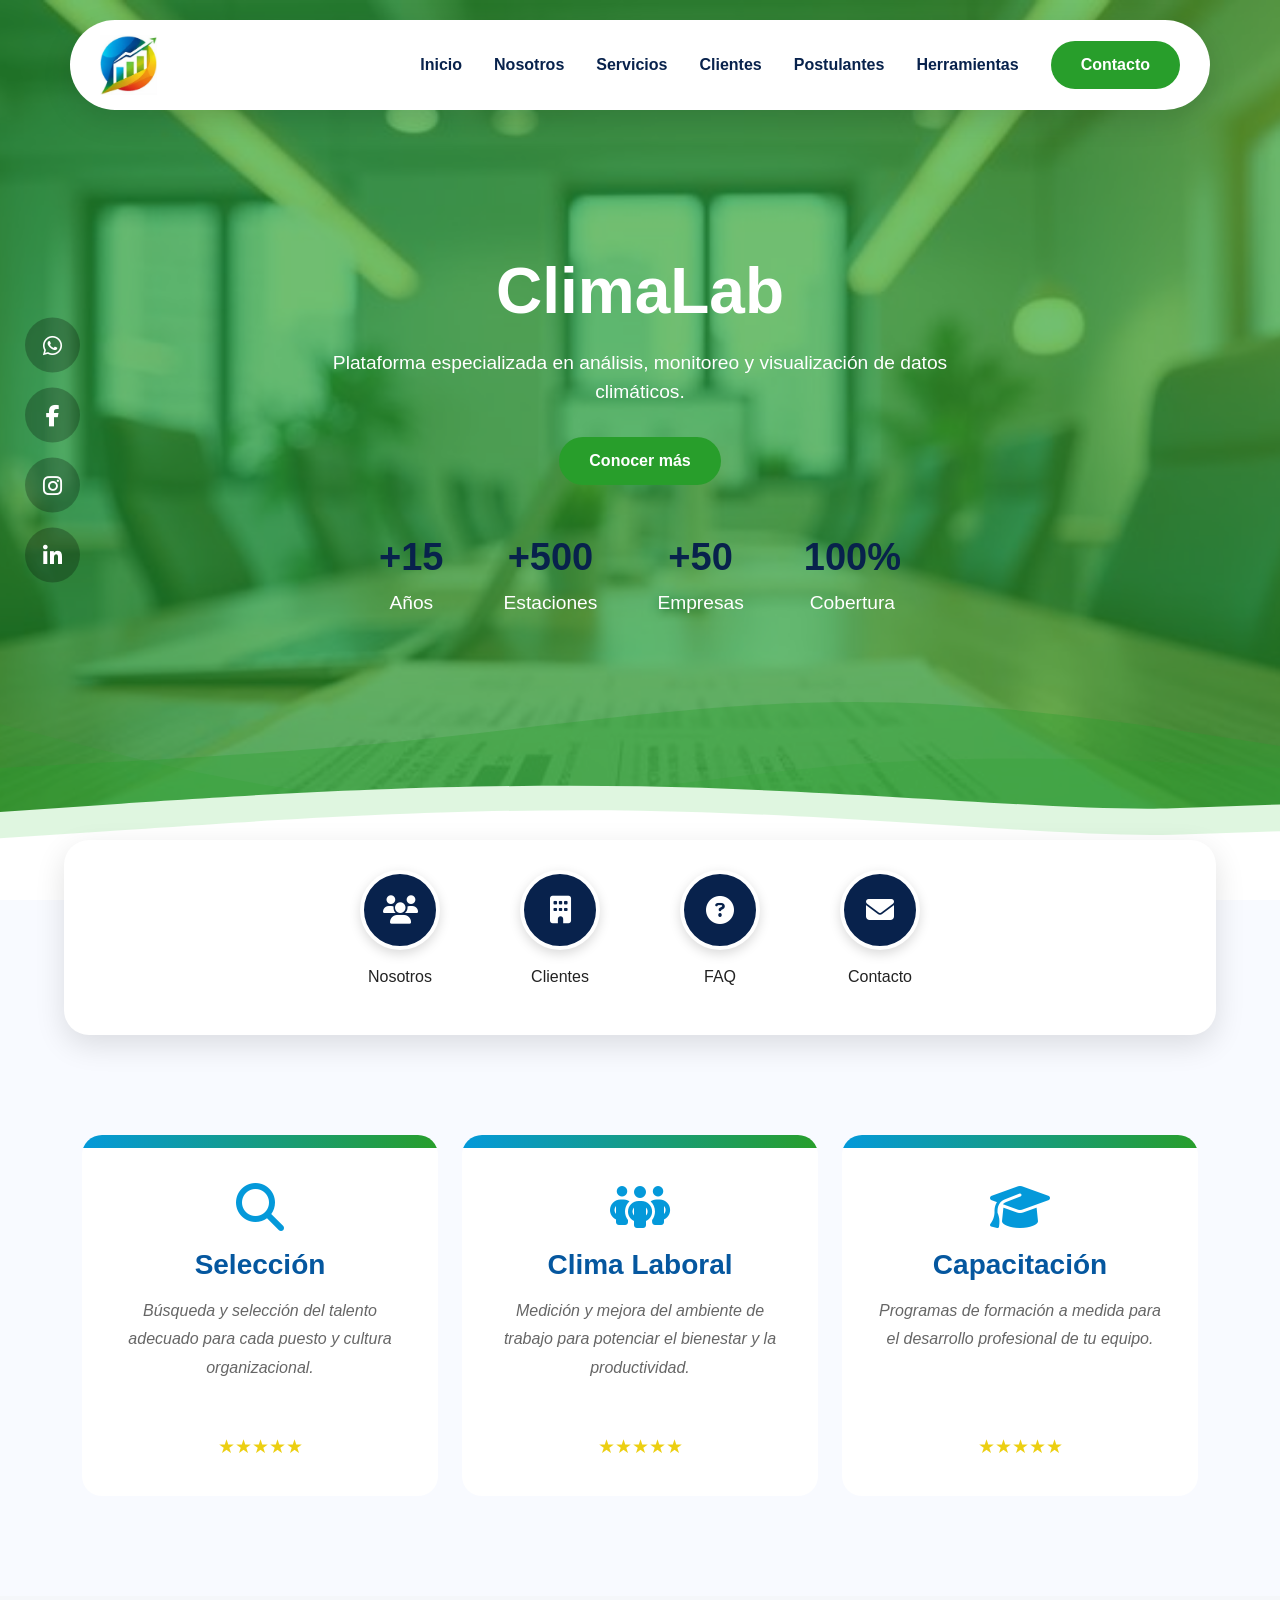
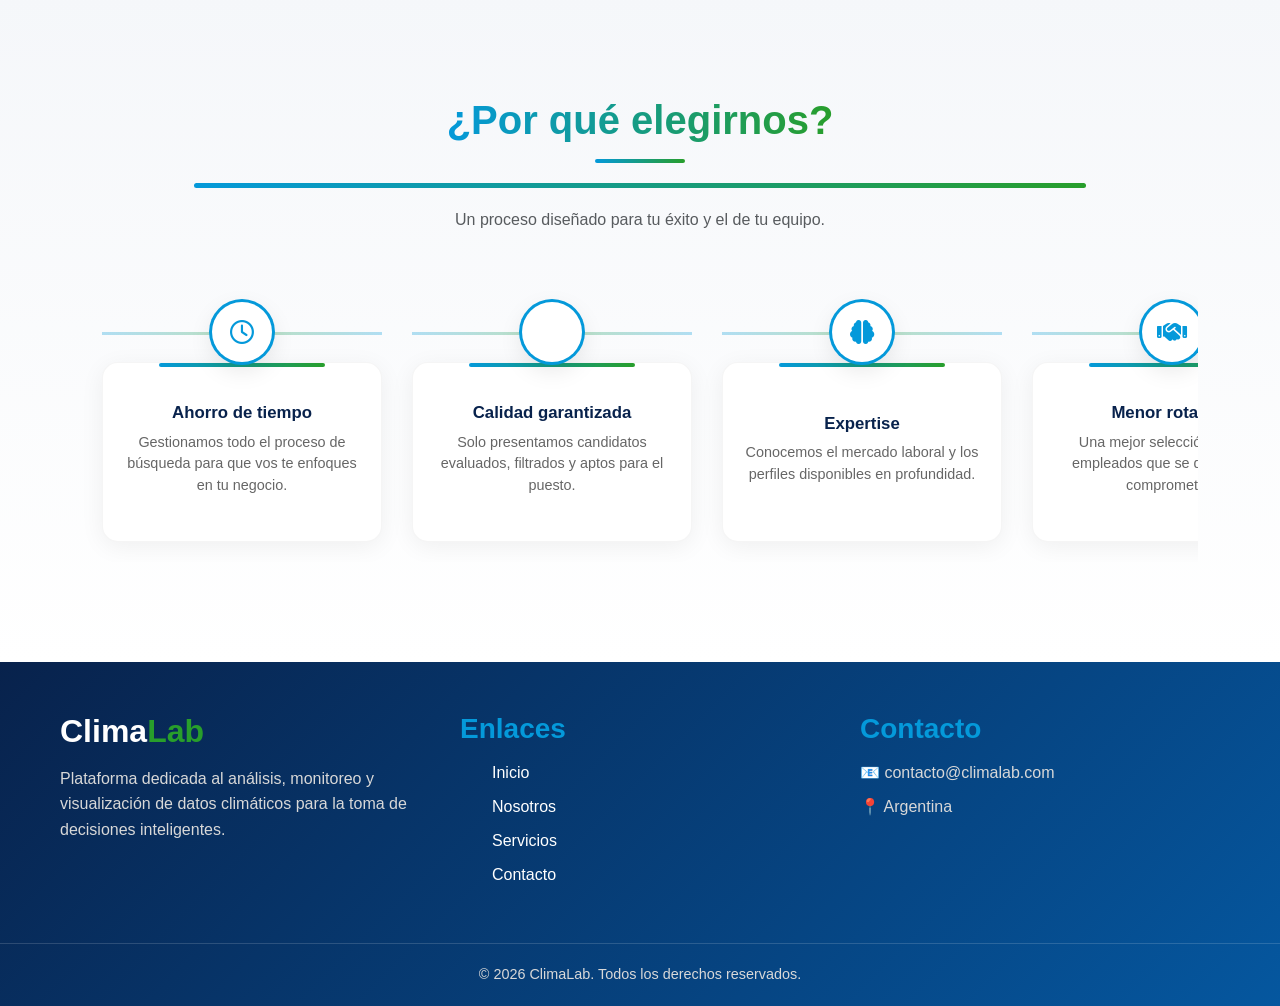
==== index.html @ b223d66a "Primer commit" ====
<!DOCTYPE html>

<html lang="es">
<head>
  <meta charset="UTF-8">
  <meta name="viewport" content="width=device-width, initial-scale=1.0">
  <title>ClimaLab</title>
  <link href="https://cdn.jsdelivr.net/npm/bootstrap@5.3.7/dist/css/bootstrap.min.css" rel="stylesheet">
  <link rel="stylesheet"
  href="https://cdnjs.cloudflare.com/ajax/libs/font-awesome/6.5.2/css/all.min.css">
  <link rel="stylesheet" href="climalab.css">
  <link rel="javascript" href="climalab.js">

</head>

<body>
<nav id="navbar" class="navbar navbar-expand-lg fixed-top">
    <div class="container nav-box">

        <a class="navbar-brand" href="index.html">
            <img src="logo.jpeg" alt="ClimaLab" class="logo">
        </a>

        <button
            class="navbar-toggler"
            type="button"
            data-bs-toggle="collapse"
            data-bs-target="#menu">
            <span class="navbar-toggler-icon"></span>
        </button>

        <div class="collapse navbar-collapse" id="menu">

            <ul class="navbar-nav ms-auto align-items-lg-center">

                <li class="nav-item">
                    <a class="nav-link active" href="index.html">Inicio</a>
                </li>

                <li class="nav-item">
                    <a class="nav-link" href="sobre-nosotros.html">Nosotros</a>
                </li>

                <li class="nav-item">
                    <a class="nav-link" href="servicios.html">Servicios</a>
                </li>

                <li class="nav-item">
                    <a class="nav-link" href="empresas-clientes.html">Clientes</a>
                </li>

                <li class="nav-item">
                    <a class="nav-link" href="postulantes.html">Postulantes</a>
                </li>

                <li class="nav-item">
                    <a class="nav-link" href="herramientas.html">Herramientas</a>
                </li>

                <li class="nav-item ms-lg-3">
                    <a href="contacto.html" class="btn btn-climalab">
                        Contacto
                    </a>
                </li>

            </ul>

        </div>

    </div>
</nav>
<div class="redes-sociales d-none d-lg-flex">
    <a href="#"><i class="fab fa-whatsapp"></i></a>
    <a href="#"><i class="fab fa-facebook-f"></i></a>
    <a href="#"><i class="fab fa-instagram"></i></a>
    <a href="#"><i class="fab fa-linkedin-in"></i></a>
</div>
<section class="hero">
    <div class="overlay"></div>

    <div class="hero-content">
        <h1>ClimaLab</h1>

        <p>
            Plataforma especializada en análisis, monitoreo y
            visualización de datos climáticos.
        </p>

        <a href="#" class="btn btn-climalab">
            Conocer más
        </a>
        <div class="estadisticas">

    <div>
        <h2>+15</h2>
        <p>Años</p>
    </div>

    <div>
        <h2>+500</h2>
        <p>Estaciones</p>
    </div>

    <div>
        <h2>+50</h2>
        <p>Empresas</p>
    </div>

    <div>
        <h2>100%</h2>
        <p>Cobertura</p>
    </div>

</div>
    </div>
</section>
<section class="menu-servicios">



    <div class="item-menu">

        <div class="circulo">

            <i class="fa-solid fa-users"></i>

        </div>

        <p>Nosotros</p>

    </div>


    <div class="item-menu">

        <div class="circulo">

            <i class="fa-solid fa-building"></i>

        </div>

        <p>Clientes</p>

    </div>




    <div class="item-menu">

        <div class="circulo">

            <i class="fa-solid fa-circle-question"></i>

        </div>

        <p>FAQ</p>

    </div>



    <div class="item-menu">

        <div class="circulo">

            <i class="fa-solid fa-envelope"></i>

        </div>

        <p>Contacto</p>

    </div>

</section>

  <section class="py-5">

<div class="wave">
    <svg xmlns="http://www.w3.org/2000/svg"
         viewBox="0 0 1440 320"
         preserveAspectRatio="none">

        <path fill="rgba(40,158,43,.18)"
            d="M0,64L80,90.7C160,117,320,171,480,176C640,181,800,139,960,122.7C1120,107,1280,117,1360,122.7L1440,128L1440,320L0,320Z">
        </path>

        <path fill="rgba(40,158,43,.35)"
            d="M0,128L80,122.7C160,117,320,107,480,85.3C640,64,800,32,960,32C1120,32,1280,64,1360,80L1440,96L1440,320L0,320Z">
        </path>

        <path fill="#dff6e0"
            d="M0,192L120,181.3C240,171,480,149,720,154.7C960,160,1200,192,1320,186.7L1440,181L1440,320L0,320Z">
        </path>

        <path fill="#ffffff"
            d="M0,230L120,220C240,210,480,185,720,190C960,195,1200,230,1320,225L1440,220L1440,320L0,320Z">
        </path>

    </svg>
</div>

    <div class="container">



      <div class="row g-4">

<div class="col-md-4">
  <div class="card h-100 sombra">
    <div class="linea-card"></div>
    <div class="card-body text-center">
      <i class="fa-solid fa-magnifying-glass icono"></i>
      <h3 class="mt-3">Selección</h3>
      <p>
        Búsqueda y selección del talento adecuado para cada puesto y cultura organizacional.
      </p>
    </div>
  </div>
</div>

<div class="col-md-4">
  <div class="card h-100 sombra">
    <div class="linea-card"></div>
    <div class="card-body text-center">
      <i class="fa-solid fa-people-group icono"></i>
      <h3 class="mt-3">Clima Laboral</h3>
      <p>
        Medición y mejora del ambiente de trabajo para potenciar el bienestar y la productividad.
      </p>
    </div>
  </div>
</div>

<div class="col-md-4">
  <div class="card h-100 sombra">
    <div class="linea-card"></div>
    <div class="card-body text-center">
      <i class="fa-solid fa-graduation-cap icono"></i>
      <h3 class="mt-3">Capacitación</h3>
      <p>
        Programas de formación a medida para el desarrollo profesional de tu equipo.
      </p>
    </div>
  </div>
</div>
</section>
<!-- =================== -->
<!-- =================== -->
<!-- SECCIÓN: ¿POR QUÉ ELEGIRNOS? (HORIZONTAL) -->
<!-- =================== -->
<section class="py-5 why-us-horizontal">
    <div class="container">
        <div class="section-titulo">
            <h1>¿Por qué elegirnos?</h1>
            <div class="servicio-barra"></div>
            <p class="text-muted">Un proceso diseñado para tu éxito y el de tu equipo.</p>
        </div>

        <!-- Timeline Horizontal -->
        <div class="timeline-horizontal">
            
            <!-- Item 1 -->
            <div class="timeline-h-item">
                <div class="timeline-h-icon">
                    <i class="fa-regular fa-clock"></i>
                </div>
                <div class="timeline-h-content">
                    <h3>Ahorro de tiempo</h3>
                    <p>Gestionamos todo el proceso de búsqueda para que vos te enfoques en tu negocio.</p>
                </div>
            </div>

            <!-- Item 2 -->
            <div class="timeline-h-item">
                <div class="timeline-h-icon">
                    <i class="fa-solid fa-badge-check"></i>
                </div>
                <div class="timeline-h-content">
                    <h3>Calidad garantizada</h3>
                    <p>Solo presentamos candidatos evaluados, filtrados y aptos para el puesto.</p>
                </div>
            </div>

            <!-- Item 3 -->
            <div class="timeline-h-item">
                <div class="timeline-h-icon">
                    <i class="fa-solid fa-brain"></i>
                </div>
                <div class="timeline-h-content">
                    <h3>Expertise</h3>
                    <p>Conocemos el mercado laboral y los perfiles disponibles en profundidad.</p>
                </div>
            </div>

            <!-- Item 4 -->
            <div class="timeline-h-item">
                <div class="timeline-h-icon">
                    <i class="fa-solid fa-handshake"></i>
                </div>
                <div class="timeline-h-content">
                    <h3>Menor rotación</h3>
                    <p>Una mejor selección significa empleados que se quedan y se comprometen.</p>
                </div>
            </div>

            <!-- Item 5 -->
            <div class="timeline-h-item">
                <div class="timeline-h-icon">
                    <i class="fa-regular fa-face-smile"></i>
                </div>
                <div class="timeline-h-content">
                    <h3>Mejor clima</h3>
                    <p>Capacitaciones que mejoran el ambiente laboral y la motivación del equipo.</p>
                </div>
            </div>

            <!-- Item 6 -->
            <div class="timeline-h-item">
                <div class="timeline-h-icon">
                    <i class="fa-solid fa-lock"></i>
                </div>
                <div class="timeline-h-content">
                    <h3>Confidencialidad</h3>
                    <p>Discreción total en todas las búsquedas y procesos que gestionamos.</p>
                </div>
            </div>

        </div>
    </div>
</section>

 <footer class="footer">

    <div class="footer-container">



        <div class="footer-logo">

            <h2>Clima<span>Lab</span></h2>

            <p>

                Plataforma dedicada al análisis, monitoreo y visualización

                de datos climáticos para la toma de decisiones inteligentes.

            </p>

        </div>



        <div class="footer-links">

            <h3>Enlaces</h3>

            <ul>

                <li><a href="#inicio">Inicio</a></li>

                <li><a href="#nosotros">Nosotros</a></li>

                <li><a href="#servicios">Servicios</a></li>

                <li><a href="#contacto">Contacto</a></li>

            </ul>

        </div>



        <div class="footer-contact">

            <h3>Contacto</h3>

            <p>📧 contacto@climalab.com</p>

            <p>📍 Argentina</p>

        </div>



    </div>



    <div class="footer-bottom">

        <p>&copy; 2026 ClimaLab. Todos los derechos reservados.</p>

    </div>

</footer>

  <script src="https://cdn.jsdelivr.net/npm/bootstrap@5.3.7/dist/js/bootstrap.bundle.min.js"></script>

  <script src="climalab.js"></script>
</body>

</html>
---- climalab.css ----
/* ==========================
   CLIMALAB - ESTILO GENERAL
========================== */

:root {
    --azul-claro: #0499DA;
    --azul: #05579F;
    --azul-oscuro: #08224C;
    --verde: #289E2B;
    --amarillo: #ECCF12;
    --naranja: #E6A513;
    --texto: #4b5563;
    --blanco: #ffffff;
    --gris: #f5f7fa;
}

* {
    margin: 0;
    padding: 0;
    box-sizing: border-box;
}

body {
    font-family: 'Segoe UI', Tahoma, Geneva, Verdana, sans-serif;
    color: var(--texto);
    overflow-x: hidden;
    background-color: #f8faff;
    background-image:
        radial-gradient(circle at 90% 10%, rgba(4, 153, 218, 0.12) 0%, transparent 40%),
        radial-gradient(circle at 10% 90%, rgba(40, 158, 43, 0.12) 0%, transparent 40%);
    background-attachment: fixed;
}

/* TITULOS */
h1, h2, h3, h4, h5 { color: var(--azul-oscuro); font-weight: 700; }
h1 { margin-bottom: 20px; position: relative; font-weight: 700; display: inline-block; }
h1::after { content: ""; display: block; width: 90px; height: 4px; background: linear-gradient(90deg, var(--azul-claro), var(--verde)); margin: 15px auto 0; border-radius: 50px; }


/* Caja blanca */
.logo{
    height: 60px;
    width: auto;
    object-fit: contain;
}
.nav-box{
    background:#fff;
    border-radius:60px;
    padding:12px 30px;
    box-shadow:0 10px 35px rgba(0,0,0,.08);
    transition:.4s;
}

/* Al hacer scroll */

#navbar{
    padding: 20px 0;
    background: transparent;
    transition: all .4s ease;
}

#navbar .container{
    background: white;
    border-radius: 50px;
    padding: 10px 30px;
    box-shadow: 0 10px 30px rgba(0,0,0,.12);
    transition: all .4s ease;
}

#navbar.scrolled{
    padding: 10px 0;
}

#navbar.scrolled .container{
    border-radius: 50px;
}

/* Links */

.nav-link{
    color:#08224C !important;
    font-weight:600;
    margin:0 8px;
    transition:.3s;
}

.nav-link:hover{
    color:#289E2B !important;
}

.btn-climalab{
    background:#289E2B;
    color:white;
    border-radius:50px;
    padding:10px 28px;
    font-weight:600;
}

.btn-climalab:hover{
    background:#05579F;
    color:white;
}
/* MENÚ SERVICIOS */
.menu-servicios { display: flex; justify-content: center; align-items: flex-start; flex-wrap: wrap; gap: 40px; padding: 30px; background: white; width: 90%; max-width: 1200px; margin: -60px auto 0; border-radius: 25px; box-shadow: 0 10px 30px rgba(0,0,0,.12); position: relative; z-index: 10; }
.item-menu { text-align: center; width: 120px; }
.circulo { width: 80px; height: 80px; margin: 0 auto 15px; background: #08224C; border-radius: 50%; display: flex; justify-content: center; align-items: center; border: 4px solid #fff; box-shadow: 0 4px 12px rgba(0,0,0,.15); transition: .3s; }
.circulo i { color: white; font-size: 28px; }
.item-menu p { font-size: 1rem; color: #222; font-weight: 500; }
.circulo:hover { transform: translateY(-8px); background: #289E2B; }
.redes-sociales{
    position:fixed;
    left:25px;
    top:50%;
    transform:translateY(-50%);
    display:flex;
    flex-direction:column;
    gap:15px;
    z-index:999;
}

.redes-sociales a{
    width:55px;
    height:55px;
    border-radius:50%;
    background:rgba(0,0,0,.25);
    display:flex;
    justify-content:center;
    align-items:center;
    color:#fff;
    font-size:22px;
    transition:.3s;
    text-decoration:none;
}

.redes-sociales a:hover{
    background:#289E2B;
}
.estadisticas{
    margin-top:50px;
    display:flex;
    justify-content:center;
    flex-wrap:wrap;
    gap:60px;
    color:white;
}

.estadisticas h2{
    font-size:38px;
    font-weight:bold;
}

.estadisticas p{
    margin:0;
}
.linea-card{
    height:8px;
    background:linear-gradient(90deg,#0499DA,#289E2B);
}
.sombra{
    transition:.35s;
    border:none;
    border-radius:25px;
    overflow:hidden;
}

.sombra:hover{
    transform:translateY(-10px);
    box-shadow:0 20px 40px rgba(0,0,0,.15);
}
.icono{
    font-size:55px;
    color:#0499DA;
}
.wave{
    position:absolute;
    left:0;
    bottom:0;
    width:100%;
    line-height:0;
    overflow:hidden;
}

.wave svg{
    display:block;
    width:100%;
    height:220px; /* aumenta este valor si quieres la onda aún más arriba */
}
/* TARJETAS */
.card { border: none; border-radius: 20px; overflow: hidden; transition: .4s; background: white; position: relative; }
.card::before { content: ""; display: block; height: 5px; width: 100%; background: linear-gradient(90deg, var(--azul-claro), var(--verde)); }
.card:hover { transform: translateY(-10px); box-shadow: 0 15px 40px rgba(0,0,0,.15); }
.card-body { padding: 35px; }
.card-body h3 { color: var(--azul); margin-bottom: 15px; }
.card-body p { line-height: 1.8; font-style: italic; color: #666; min-height: 120px; }
.card-body::after { content: "★★★★★"; display: block; color: var(--amarillo); font-size: 1.2rem; margin-top: 15px; }
.card strong { display: block; margin-top: 15px; color: var(--azul-oscuro); font-size: 1.1rem; }
.card small { color: #777; }

/* ICONOS */
.icono { font-size: 3rem; color: var(--azul-claro); }
.fa-quote-left { color: var(--verde); }

/* TÍTULO DE SECCIÓN */
.section-titulo { text-align: center; margin-bottom: 10px; }
.section-titulo h1 { background: linear-gradient(90deg, var(--azul-claro), var(--verde)); -webkit-background-clip: text; -webkit-text-fill-color: transparent; background-clip: text; }

/* BARRA DEGRADADA */
.servicio-barra { height: 5px; width: 80%; margin: 0 auto 20px auto; border-radius: 4px; background: linear-gradient(90deg, var(--azul-claro), var(--verde)); }

/* SERVICIOS */
.servicio-item { padding: 10px 0; text-align: center; transition: transform 0.3s ease; }
.servicio-item:hover { transform: translateY(-5px); }
.servicio-item h3 { font-weight: 700; font-size: 1.2rem; margin-bottom: 10px; background: linear-gradient(90deg, var(--azul-claro), var(--verde)); -webkit-background-clip: text; -webkit-text-fill-color: transparent; background-clip: text; }
.servicio-item p { color: #555; font-size: 0.95rem; }
.servicio-estrellas { font-size: 1.2rem; margin-top: 15px; background: linear-gradient(90deg, var(--azul-claro), var(--verde)); -webkit-background-clip: text; -webkit-text-fill-color: transparent; background-clip: text; }

/* FAQ */
.faq-titulo { text-align: center; margin-bottom: 40px; }
.faq-titulo h1 { background: linear-gradient(90deg, #E53935, #F9A825); -webkit-background-clip: text; -webkit-text-fill-color: transparent; background-clip: text; font-weight: 700; display: inline-block; }
.accordion-item { border: none; border-bottom: 1px solid #eee; background: transparent; }
.accordion-button { font-weight: 600; font-size: 1rem; background: transparent !important; box-shadow: none !important; color: #333 !important; position: relative; padding-left: 20px; }
.accordion-button::after { filter: none; }
.accordion-button:not(.collapsed) { background: transparent !important; color: #E53935 !important; }
.accordion-button:not(.collapsed)::before { content: ''; position: absolute; left: 0; top: 0; bottom: 0; width: 4px; border-radius: 4px; background: linear-gradient(180deg, #E53935, #F9A825); }
.accordion-body { color: #555; font-size: 0.95rem; padding-left: 20px; }

/* CLIENTES */
.cliente-item { text-align: center; padding: 10px 0; transition: transform 0.3s ease; }
.cliente-item:hover { transform: translateY(-5px); }
.cliente-icono { font-size: 2.5rem; background: linear-gradient(90deg, var(--azul-claro), var(--verde)); -webkit-background-clip: text; -webkit-text-fill-color: transparent; background-clip: text; }
.cliente-item h3 { font-weight: 700; font-size: 1.2rem; margin-bottom: 10px; background: linear-gradient(90deg, var(--azul-claro), var(--verde)); -webkit-background-clip: text; -webkit-text-fill-color: transparent; background-clip: text; }
.cliente-item p { color: #555; font-size: 0.95rem; }

/* TESTIMONIOS */
.titulo-testimonio h1::after {
  background: linear-gradient(90deg, #E53935, #E6A513, #F9A825);
}
.titulo-testimonios 
    { text-align: center; margin-bottom: 10px; }
.titulo-testimonios h1 
    { background: linear-gradient(180deg, #E53935, #F9A825); 
 -webkit-background-clip: text;
  -webkit-text-fill-color: transparent;
   background-clip: text;
   font-weight: 700; display: inline-block; }
.seccion-testimonios 
{ background-color: var(--gris); }
.testimonio-item { 
    padding: 30px;
    border-left: 4px solid; 
    border-image: linear-gradient(180deg, #E53935, #F9A825) 1; 
    background-color: white; 
    border-radius: 0 12px 12px 0; 
    transition: transform 0.3s ease; }
.testimonio-item:hover { transform: translateY(-5px); }
.testimonio-comilla { 
    font-size: 1.8rem;
    margin-bottom: 15px; 
    background: linear-gradient(180deg, #E53935, #F9A825);
    -webkit-background-clip: text; -webkit-text-fill-color:
    transparent; background-clip: text; }
.testimonio-item p { 
    color: #444; 
    font-style: italic; 
    font-size: 0.95rem; 
    margin-bottom: 15px; }
.testimonio-autor { 
    display: 
    flex; flex-direction: column; }
.testimonio-autor strong {
     background: linear-gradient(180deg, #E53935, #F9A825); 
     -webkit-background-clip: text; -webkit-text-fill-color: transparent; 
     background-clip: text; 
     font-size: 0.95rem; }
.testimonio-autor span { color: #888; font-size: 0.85rem; }

/* SOBRE NOSOTROS */
.nosotros-foto { width: 100%; max-width: 700px; height: 300px; object-fit: cover; border-radius: 16px; box-shadow: 0 8px 24px rgba(21, 101, 192, 0.15); }
.nosotros-descripcion { max-width: 700px; color: #555; font-size: 1.05rem; line-height: 1.8; text-align: center; }

/* MISIÓN VISIÓN VALORES */
.mvv-item { padding: 10px 0; transition: transform 0.3s ease; }
.mvv-item:hover { transform: translateY(-5px); }
.mvv-icono { font-size: 2.5rem; 
    background: linear-gradient(90deg, var(--azul-claro), var(--verde)); -webkit-background-clip: text; -webkit-text-fill-color: transparent; background-clip: text; }
.mvv-item h3 { font-weight: 700; font-size: 1.2rem; margin-bottom: 10px; background: linear-gradient(90deg, var(--azul-claro), var(--verde)); -webkit-background-clip: text; -webkit-text-fill-color: transparent; background-clip: text; }
.mvv-item p { color: #555; font-size: 0.95rem; }
.valores-tags { display: flex; flex-wrap: wrap; gap: 8px; justify-content: center; margin-top: 10px; }
.valores-tags span { background: linear-gradient(90deg, var(--azul-claro), var(--verde)); color: white; padding: 4px 12px; border-radius: 20px; font-size: 0.85rem; font-weight: 500; }

/* TÍTULO NUESTRO EQUIPO */
.titulo-equipo {
  text-align: center;
  margin-bottom: 10px;
}
.titulo-equipo h1::after {
  background: linear-gradient(90deg, #E53935, #E6A513, #F9A825);
}

.titulo-equipo h1 {
  background: linear-gradient(180deg, #E53935, #E6A513, #F9A825);
  -webkit-background-clip: text;
  -webkit-text-fill-color: transparent;
  background-clip: text;
  font-weight: 700;
  display: inline-block;
}

.equipo-item { transition: transform 0.3s ease; }
.equipo-item:hover { transform: translateY(-5px); }
.equipo-foto-wrapper { 
  width: 120px; 
  height: 120px; 
  margin: 0 auto; 
  border-radius: 50%; 
  overflow: hidden; 
  border: 3px solid transparent; 
  background: linear-gradient(white, white) padding-box, 
              linear-gradient(180deg, #E53935, #E6A513, #F9A825) border-box; 
}
.equipo-foto-wrapper img { width: 100%; height: 100%; object-fit: cover; }
.equipo-item h5 { 
  font-weight: 700; 
  margin-bottom: 4px;
  background: linear-gradient(180deg, #E53935, #E6A513, #F9A825);
  -webkit-background-clip: text;
  -webkit-text-fill-color: transparent;
  background-clip: text;
}
/* ========================== */
/* ESTILOS: ¿POR QUÉ ELEGIRNOS? (HORIZONTAL) */
/* ========================== */

.why-us-horizontal {
    background: linear-gradient(180deg, #f5f7fa 0%, #ffffff 100%);
    padding: 80px 0 !important;
    overflow-x: auto;
}

/* Contenedor de la línea de tiempo horizontal */
.timeline-horizontal {
    display: flex;
    gap: 30px;
    padding: 40px 20px 20px;
    margin: 30px auto 0;
    max-width: 1200px;
    overflow-x: auto;
    position: relative;
    scroll-behavior: smooth;
    -webkit-overflow-scrolling: touch;
}

/* Ocultar scrollbar pero mantener funcionalidad */
.timeline-horizontal::-webkit-scrollbar {
    height: 6px;
}
.timeline-horizontal::-webkit-scrollbar-track {
    background: #e9ecef;
    border-radius: 10px;
}
.timeline-horizontal::-webkit-scrollbar-thumb {
    background: linear-gradient(90deg, #0499DA, #289E2B);
    border-radius: 10px;
}

/* Cada item */
.timeline-h-item {
    flex: 0 0 280px;
    min-width: 280px;
    position: relative;
    padding-top: 60px;
    text-align: center;
}

/* Línea conectora */
.timeline-h-item::before {
    content: '';
    position: absolute;
    top: 30px;
    left: 0;
    right: 0;
    height: 3px;
    background: linear-gradient(90deg, #0499DA, #289E2B, #0499DA);
    opacity: 0.3;
}

/* Puntos en la línea */
.timeline-h-item::after {
    content: '';
    position: absolute;
    top: 27px;
    left: 50%;
    transform: translateX(-50%);
    width: 12px;
    height: 12px;
    border-radius: 50%;
    background: white;
    border: 3px solid #0499DA;
    z-index: 2;
    transition: all 0.3s ease;
}

/* Punto activo en hover */
.timeline-h-item:hover::after {
    background: #289E2B;
    border-color: #289E2B;
    transform: translateX(-50%) scale(1.3);
    box-shadow: 0 0 20px rgba(40, 158, 43, 0.4);
}

/* Icono */
.timeline-h-icon {
    position: absolute;
    top: 0;
    left: 50%;
    transform: translateX(-50%);
    width: 60px;
    height: 60px;
    background: white;
    border-radius: 50%;
    display: flex;
    justify-content: center;
    align-items: center;
    font-size: 1.5rem;
    color: #0499DA;
    box-shadow: 0 0 0 3px #0499DA, 0 8px 25px rgba(0,0,0,0.1);
    z-index: 3;
    transition: all 0.4s ease;
}

/* Efecto hover en icono */
.timeline-h-item:hover .timeline-h-icon {
    background: #289E2B;
    color: white;
    box-shadow: 0 0 0 5px rgba(40, 158, 43, 0.3), 0 8px 30px rgba(40, 158, 43, 0.3);
    transform: translateX(-50%) scale(1.1);
}

/* Contenido (tarjeta) */
.timeline-h-content {
    background: white;
    padding: 20px 20px 25px;
    border-radius: 16px;
    box-shadow: 0 5px 25px rgba(0,0,0,0.06);
    border: 1px solid rgba(0,0,0,0.04);
    transition: all 0.3s ease;
    min-height: 180px;
    display: flex;
    flex-direction: column;
    justify-content: center;
}

/* Efecto hover en tarjeta */
.timeline-h-item:hover .timeline-h-content {
    transform: translateY(-8px);
    box-shadow: 0 15px 40px rgba(4, 153, 218, 0.12);
    border-color: rgba(4, 153, 218, 0.15);
}

/* Borde superior de la tarjeta */
.timeline-h-content::before {
    content: '';
    position: absolute;
    top: 0;
    left: 20%;
    right: 20%;
    height: 4px;
    border-radius: 4px;
    background: linear-gradient(90deg, #0499DA, #289E2B);
}

/* Posicionamiento relativo para el borde */
.timeline-h-content {
    position: relative;
}

.timeline-h-content h3 {
    font-size: 1.1rem;
    font-weight: 700;
    color: #08224C;
    margin-bottom: 8px;
    font-size: 1.05rem;
}

.timeline-h-content p {
    font-size: 0.9rem;
    color: #666;
    margin: 0;
    line-height: 1.5;
}

/* RESPONSIVE: en móviles se vuelve vertical */
@media (max-width: 768px) {
    .timeline-horizontal {
        flex-direction: column;
        align-items: center;
        padding: 20px 0;
        gap: 20px;
        max-width: 100%;
    }

    .timeline-h-item {
        flex: 0 0 auto;
        min-width: 0;
        width: 100%;
        max-width: 400px;
        padding-top: 70px;
    }

    /* Línea vertical en móvil */
    .timeline-h-item::before {
        top: 30px;
        bottom: -30px;
        left: 50%;
        right: auto;
        width: 3px;
        height: auto;
        background: linear-gradient(180deg, #0499DA, #289E2B, #0499DA);
    }

    /* Quitar línea horizontal */
    .timeline-h-item:last-child::before {
        display: none;
    }

    /* Punto en móvil */
    .timeline-h-item::after {
        top: 27px;
        left: 50%;
        transform: translateX(-50%);
    }

    .timeline-h-item:hover::after {
        transform: translateX(-50%) scale(1.3);
    }

    /* Icono en móvil */
    .timeline-h-icon {
        top: 0;
        left: 50%;
        transform: translateX(-50%);
        width: 50px;
        height: 50px;
        font-size: 1.2rem;
    }

    .timeline-h-item:hover .timeline-h-icon {
        transform: translateX(-50%) scale(1.1);
    }

    .timeline-h-content {
        min-height: 120px;
        padding: 20px;
    }

    .timeline-h-content h3 {
        font-size: 1.1rem;
    }

    .timeline-h-content p {
        font-size: 0.9rem;
    }

    /* Scrollbar en móvil */
    .timeline-horizontal::-webkit-scrollbar {
        height: 4px;
    }
}

/* Ajustes para tablet */
@media (min-width: 769px) and (max-width: 1024px) {
    .timeline-h-item {
        flex: 0 0 220px;
        min-width: 220px;
    }
    
    .timeline-h-content {
        min-height: 160px;
        padding: 15px 18px 20px;
    }
    
    .timeline-h-content h3 {
        font-size: 1rem;
    }
    
    .timeline-h-content p {
        font-size: 0.85rem;
    }
}

/* HERO */
.hero { height: 100vh; background: url("oficina.jpeg") center center/cover no-repeat; position: relative; display: flex; justify-content: center; align-items: center; text-align: center; }
.overlay { position: absolute; inset: 0; background: rgba(40, 158, 43, .65); }
.hero-content { position: relative; z-index: 2; max-width: 700px; padding: 20px; color: white; }
.hero-content h1 { color: white; font-size: 4rem; margin-bottom: 20px; }
.hero-content h1::after { display: none; }
.hero-content p { font-size: 1.2rem; margin-bottom: 30px; color: white; }

/* FOOTER */
.footer { background: linear-gradient(135deg, var(--azul-oscuro), var(--azul)); color: white; padding-top: 50px; }
.footer p { margin: 0; color: #d8d8d8; }
.footer-container { max-width: 1200px; margin: auto; padding: 0 20px; display: grid; grid-template-columns: repeat(auto-fit, minmax(250px, 1fr)); gap: 40px; }
.footer-logo h2 { font-size: 2rem; margin-bottom: 15px; color: white; }
.footer-logo span { color: #289E2B; }
.footer-logo p { line-height: 1.6; color: #d8d8d8; }
.footer-links h3, .footer-contact h3 { margin-bottom: 15px; color: #0499DA; }
.footer-links ul { list-style: none; }
.footer-links li { margin-bottom: 10px; }
.footer-links a { color: #fff; text-decoration: none; transition: 0.3s; }
.footer-links a:hover { color: #289E2B; padding-left: 5px; }
.footer-contact p { margin-bottom: 10px; color: #d8d8d8; }
.footer-bottom { text-align: center; margin-top: 40px; padding: 20px; border-top: 1px solid rgba(255,255,255,0.15); font-size: 0.9rem; color: white; }

/* BOTONES */
.btn-climalab { background: var(--verde); color: white; border: none; border-radius: 50px; padding: 12px 30px; font-weight: 600; transition: .3s; }
.btn-climalab:hover { background: var(--azul); color: white; }

/* SECCIONES */
section.py-5 { padding-top: 100px !important; padding-bottom: 100px !important; }
.bg-light { background: #f8fafc !important; }
strong { color: var(--azul-oscuro); }

/* RESPONSIVE */
@media (max-width: 992px) {
    .navbar-scroll { width: 95%; }
    .hero-orbit { width: 100%; height: auto; }
    .orbit-btn { position: static; margin: 10px auto; }
    .hero-orbit::before { display: none; }
    .logo-central { position: relative; transform: none; margin: auto; }
}

@media (max-width: 768px) {
    .card { margin-bottom: 20px; }
    h1 { font-size: 2rem; }
}
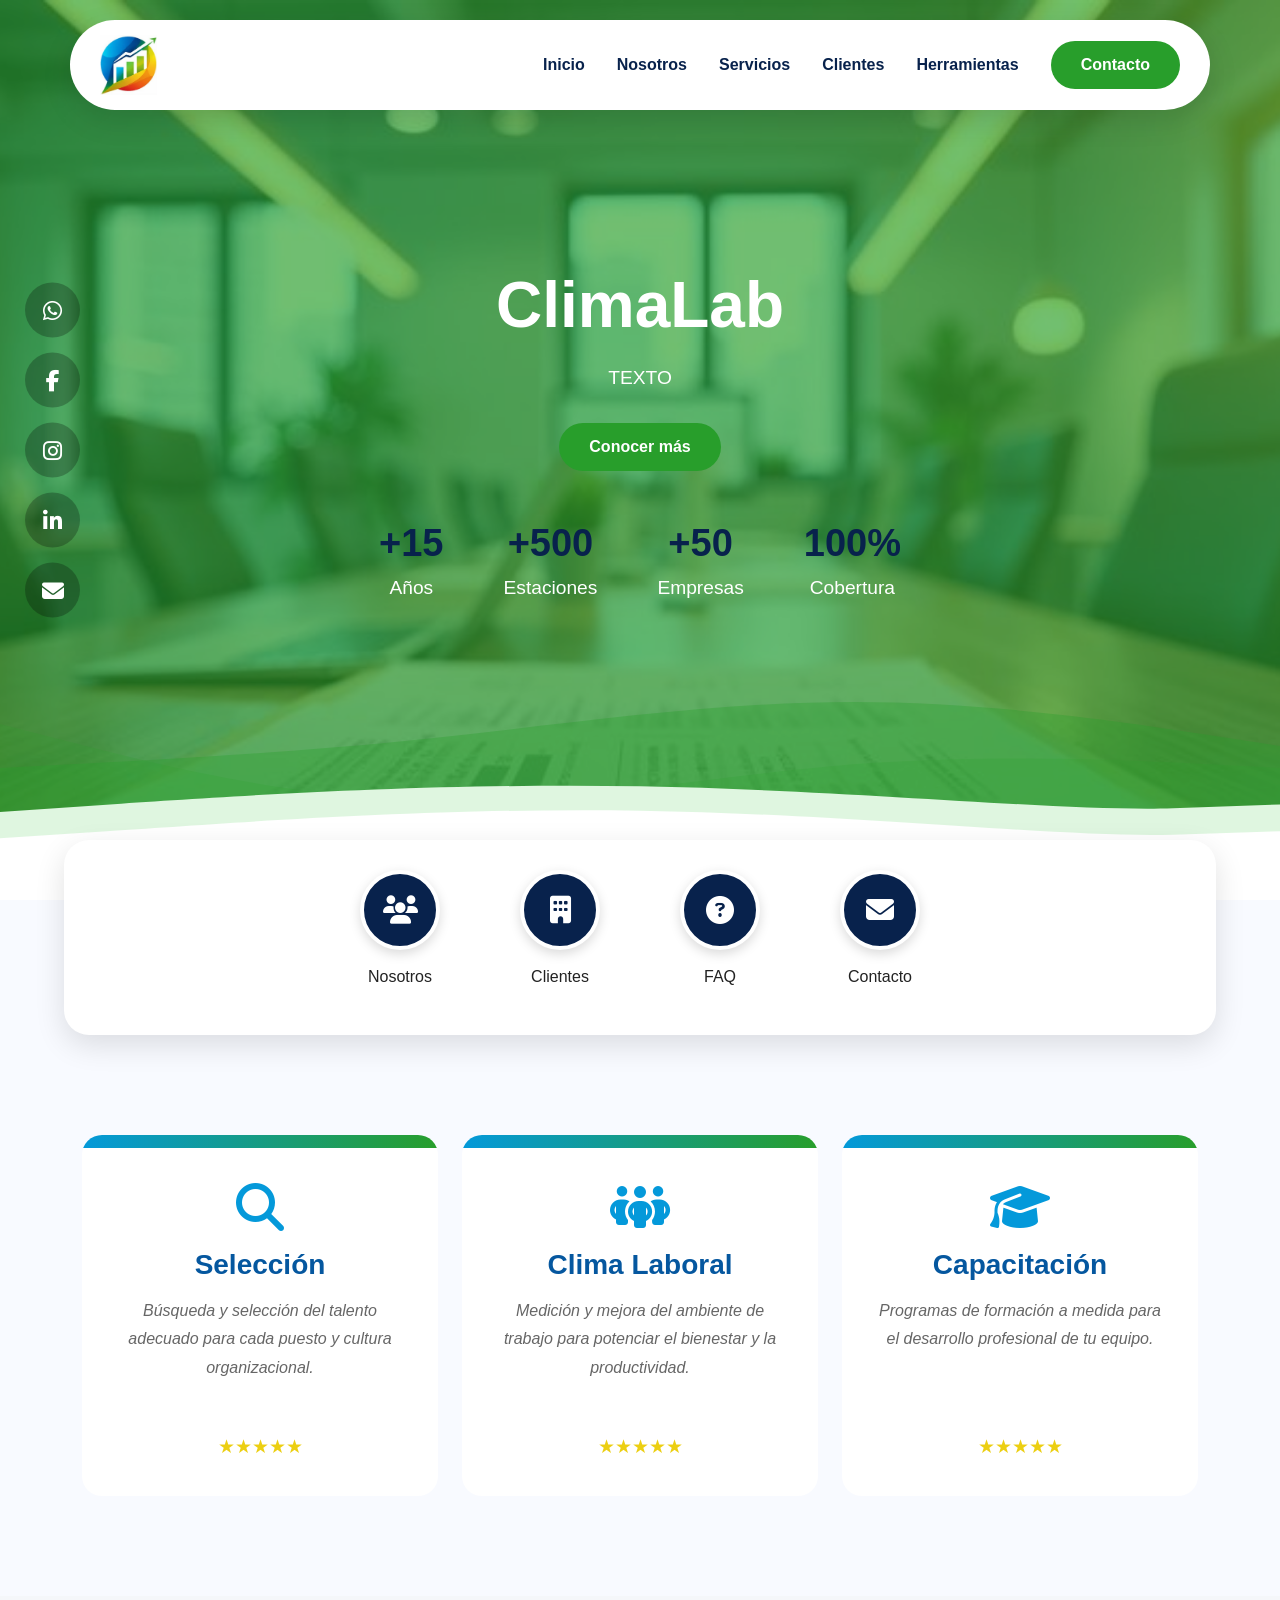
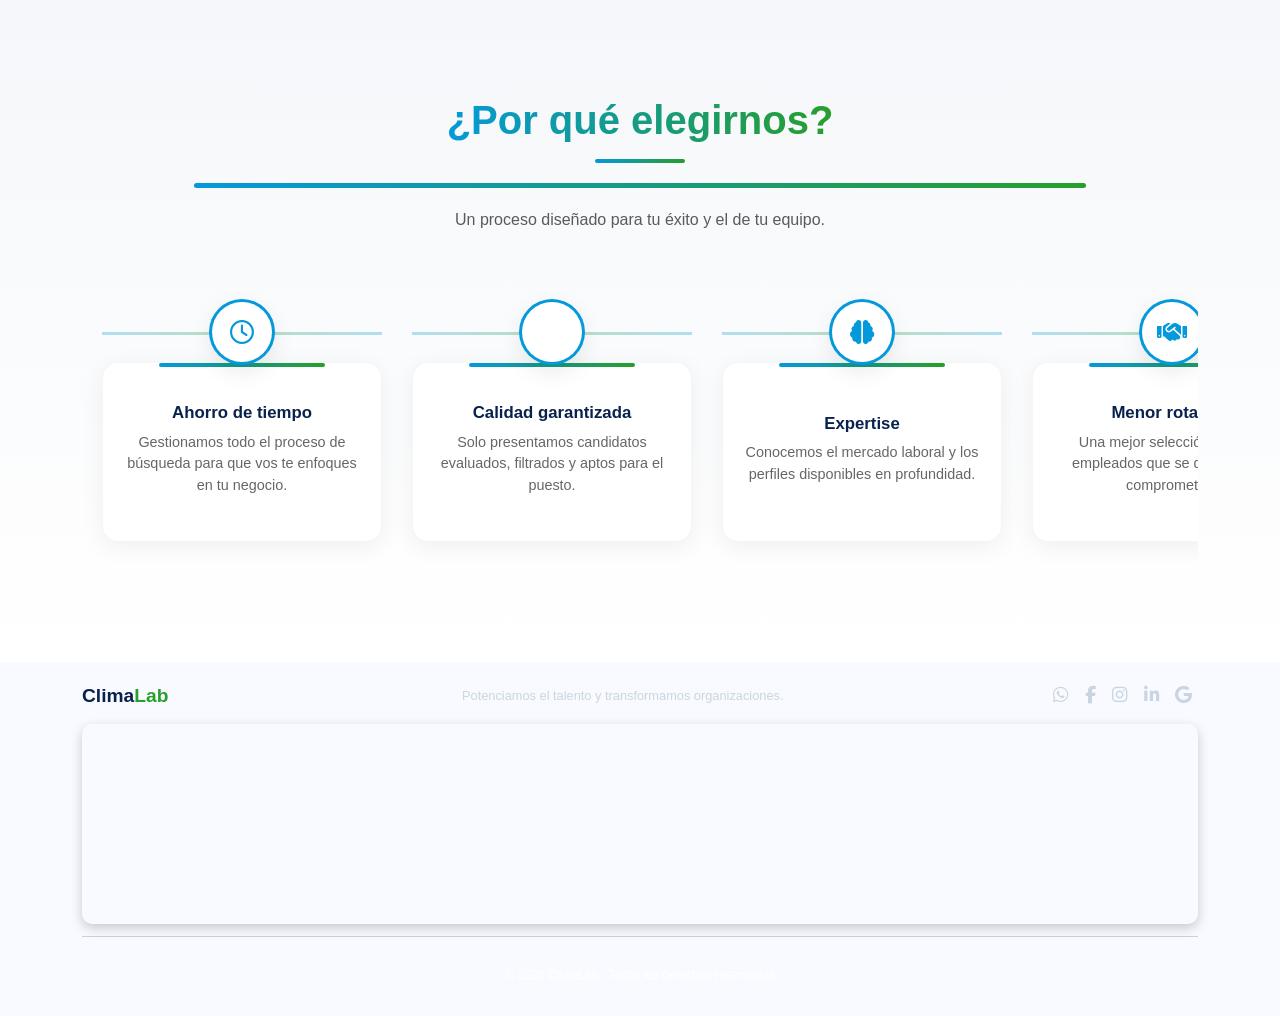
==== commit 850c4779: "hola" ====
--- a/index.html
+++ b/index.html
@@ -14,6 +14,23 @@
 </head>
 
 <body>
+    <!-- PANTALLA DE CARGA (PRELOADER) -->
+<div id="preloader">
+  <div class="loader-container">
+    <img src="logo.jpeg" alt="Logo de la consultora" class="logo-carga">
+    <div class="barra-carga">
+      <div class="progreso"></div>
+    </div>
+  </div>
+</div>
+
+<!-- RESTO DE TU PÁGINA (contenido normal) -->
+<header>
+  <!-- tu menú, etc -->
+</header>
+<main>
+  <!-- todo el contenido -->
+</main>
 <nav id="navbar" class="navbar navbar-expand-lg fixed-top">
     <div class="container nav-box">
 
@@ -50,10 +67,6 @@
                 </li>
 
                 <li class="nav-item">
-                    <a class="nav-link" href="postulantes.html">Postulantes</a>
-                </li>
-
-                <li class="nav-item">
                     <a class="nav-link" href="herramientas.html">Herramientas</a>
                 </li>
 
@@ -74,6 +87,7 @@
     <a href="#"><i class="fab fa-facebook-f"></i></a>
     <a href="#"><i class="fab fa-instagram"></i></a>
     <a href="#"><i class="fab fa-linkedin-in"></i></a>
+    <a href="#"><i class="fas fa-envelope"></i></a>
 </div>
 <section class="hero">
     <div class="overlay"></div>
@@ -82,8 +96,8 @@
         <h1>ClimaLab</h1>
 
         <p>
-            Plataforma especializada en análisis, monitoreo y
-            visualización de datos climáticos.
+            TEXTO
+        
         </p>
 
         <a href="#" class="btn btn-climalab">
@@ -330,72 +344,54 @@
     </div>
 </section>
 
- <footer class="footer">
-
-    <div class="footer-container">
-
-
-
-        <div class="footer-logo">
-
-            <h2>Clima<span>Lab</span></h2>
-
-            <p>
-
-                Plataforma dedicada al análisis, monitoreo y visualización
-
-                de datos climáticos para la toma de decisiones inteligentes.
-
-            </p>
-
-        </div>
-
-
-
-        <div class="footer-links">
-
-            <h3>Enlaces</h3>
-
-            <ul>
-
-                <li><a href="#inicio">Inicio</a></li>
-
-                <li><a href="#nosotros">Nosotros</a></li>
-
-                <li><a href="#servicios">Servicios</a></li>
-
-                <li><a href="#contacto">Contacto</a></li>
-
-            </ul>
-
-        </div>
-
-
-
-        <div class="footer-contact">
-
-            <h3>Contacto</h3>
-
-            <p>📧 contacto@climalab.com</p>
-
-            <p>📍 Argentina</p>
-
-        </div>
-
-
-
-    </div>
-
-
-
-    <div class="footer-bottom">
-
-        <p>&copy; 2026 ClimaLab. Todos los derechos reservados.</p>
-
-    </div>
-
+<footer class="footer-modern" style="padding: 20px 0 12px;">
+    <div class="container">
+        <div class="row align-items-center">
+            <!-- Logo -->
+            <div class="col-md-4">
+                <h3 class="footer-logo" style="font-size: 1.2rem; margin-bottom: 0;">
+                    Clima<span>Lab</span>
+                </h3>
+            </div>
+            <!-- Frase -->
+            <div class="col-md-5">
+                <p style="margin-bottom: 0; font-size: 0.8rem; color: #cbd5e1;">
+                    Potenciamos el talento y transformamos organizaciones.
+                </p>
+            </div>
+            <!-- Redes Sociales -->
+            <div class="col-md-3 text-md-end">
+                <a href="#" aria-label="WhatsApp" style="color: #cbd5e1; margin: 0 6px; font-size: 1.1rem;"><i class="fab fa-whatsapp"></i></a>
+                <a href="#" aria-label="Facebook" style="color: #cbd5e1; margin: 0 6px; font-size: 1.1rem;"><i class="fab fa-facebook-f"></i></a>
+                <a href="#" aria-label="Instagram" style="color: #cbd5e1; margin: 0 6px; font-size: 1.1rem;"><i class="fab fa-instagram"></i></a>
+                <a href="#" aria-label="LinkedIn" style="color: #cbd5e1; margin: 0 6px; font-size: 1.1rem;"><i class="fab fa-linkedin-in"></i></a>
+                <a href="#" aria-label="Correo electrónico" style="color: #cbd5e1; margin: 0 6px; font-size: 1.1rem;"><i class="fab fa-google"></i></a>
+            </div>
+        </div>
+
+        <!-- MAPA - Nueva fila -->
+        <div class="row" style="margin-top: 15px;">
+            <div class="col-12">
+                <div style="border-radius: 10px; overflow: hidden; box-shadow: 0 4px 12px rgba(0,0,0,0.2);">
+                    <iframe 
+                        src="https://www.google.com/maps/embed?pb=!1m18!1m12!1m3!1d56989.473106975625!2d-65.51858721518484!3d-27.168103353917027!2m3!1f0!2f0!3f0!3m2!1i1024!2i768!4f13.1!3m3!1m2!1s0x94225b3b2b09adb1%3A0x7c0ef385a5f3e12e!2sMonteros%2C%20Tucum%C3%A1n!5e0!3m2!1ses-419!2sar!4v1740000000000" 
+                        width="100%" 
+                        height="200" 
+                        style="border:0; display:block;" 
+                        allowfullscreen="" 
+                        loading="lazy" 
+                        referrerpolicy="no-referrer-when-downgrade">
+                    </iframe>
+                </div>
+            </div>
+        </div>
+
+        <hr style="margin: 12px 0 8px;">
+        <div class="footer-bottom" style="font-size: 0.75rem; margin-top: 0;">
+            © 2026 ClimaLab · Todos los derechos reservados
+        </div>
+    </div>
 </footer>
-
   <script src="https://cdn.jsdelivr.net/npm/bootstrap@5.3.7/dist/js/bootstrap.bundle.min.js"></script>
 
   <script src="climalab.js"></script>
--- a/climalab.css
+++ b/climalab.css
@@ -12,6 +12,91 @@
     --texto: #4b5563;
     --blanco: #ffffff;
     --gris: #f5f7fa;
+}
+/* Preloader - fondo oscuro profesional */
+#preloader {
+  position: fixed;
+  top: 0;
+  left: 0;
+  width: 100%;
+  height: 100%;
+  background: #ffffff; /* Azul marino de tu consultora */
+  display: flex;
+  justify-content: center;
+  align-items: center;
+  z-index: 9999; /* Siempre por encima de todo */
+  transition: opacity 0.6s ease, visibility 0.6s ease;
+}
+
+/* Contenedor del logo y barra */
+.loader-container {
+  text-align: center;
+  animation: fadeInUp 0.8s ease;
+}
+
+.logo-carga {
+  width: 180px; /* Ajusta según tu logo */
+  height: auto;
+  display: block;
+  margin: 0 auto 30px auto;
+  animation: pulse 1.5s infinite ease-in-out;
+}
+
+/* Barra de carga elegante */
+.barra-carga {
+  width: 240px;
+  height: 4px;
+  background: rgba(255, 255, 255, 0.15);
+  border-radius: 4px;
+  margin: 0 auto;
+  overflow: hidden;
+}
+
+.progreso {
+  width: 0%;
+  height: 100%;
+  background: linear-gradient(90deg, #64ffda, #48b5e4);
+  border-radius: 4px;
+  animation: cargar 2.5s ease-in-out forwards;
+}
+
+/* Cuando la página ya cargó, ocultamos el preloader */
+#preloader.oculto {
+  opacity: 0;
+  visibility: hidden;
+  pointer-events: none;
+}
+
+/* ANIMACIONES */
+@keyframes fadeInUp {
+  from {
+    opacity: 0;
+    transform: translateY(30px);
+  }
+  to {
+    opacity: 1;
+    transform: translateY(0);
+  }
+}
+
+@keyframes pulse {
+  0%, 100% {
+    transform: scale(1);
+    opacity: 1;
+  }
+  50% {
+    transform: scale(1.05);
+    opacity: 0.8;
+  }
+}
+
+@keyframes cargar {
+  0% {
+    width: 0%;
+  }
+  100% {
+    width: 100%;
+  }
 }
 
 * {
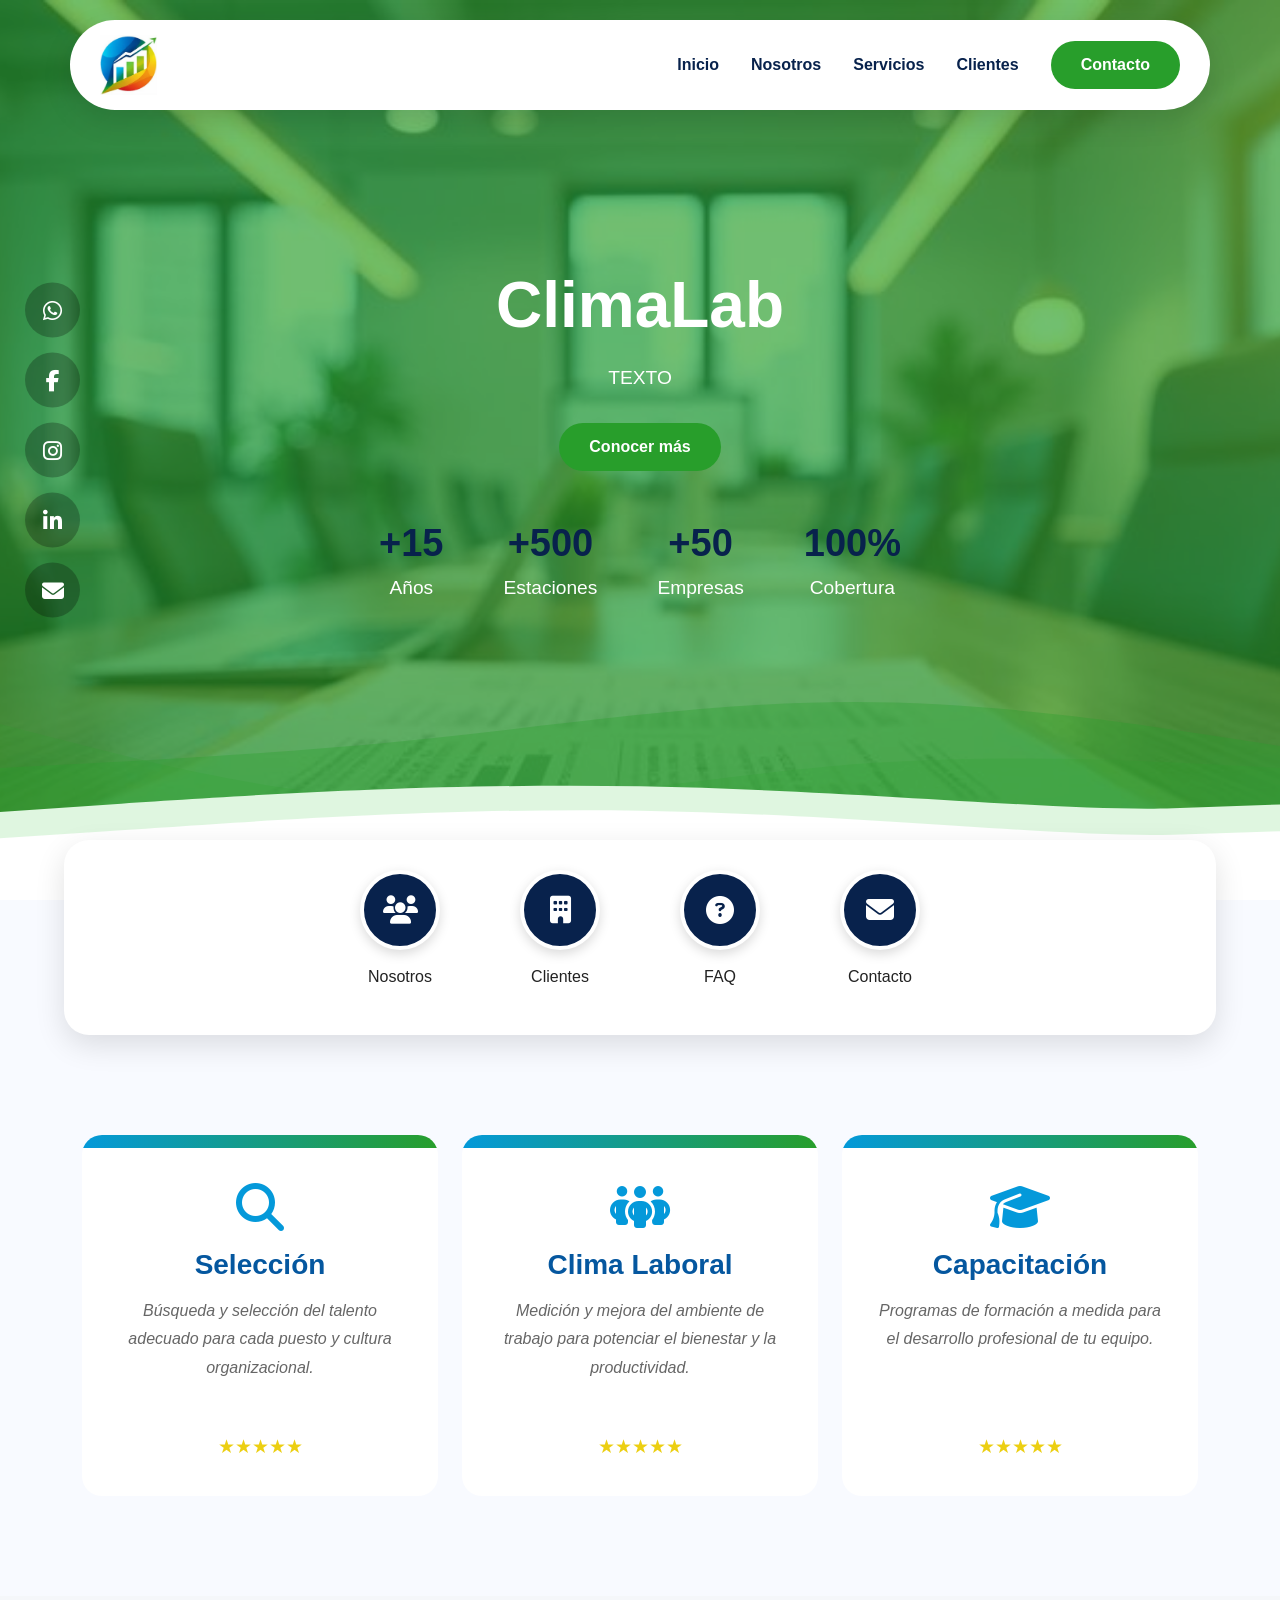
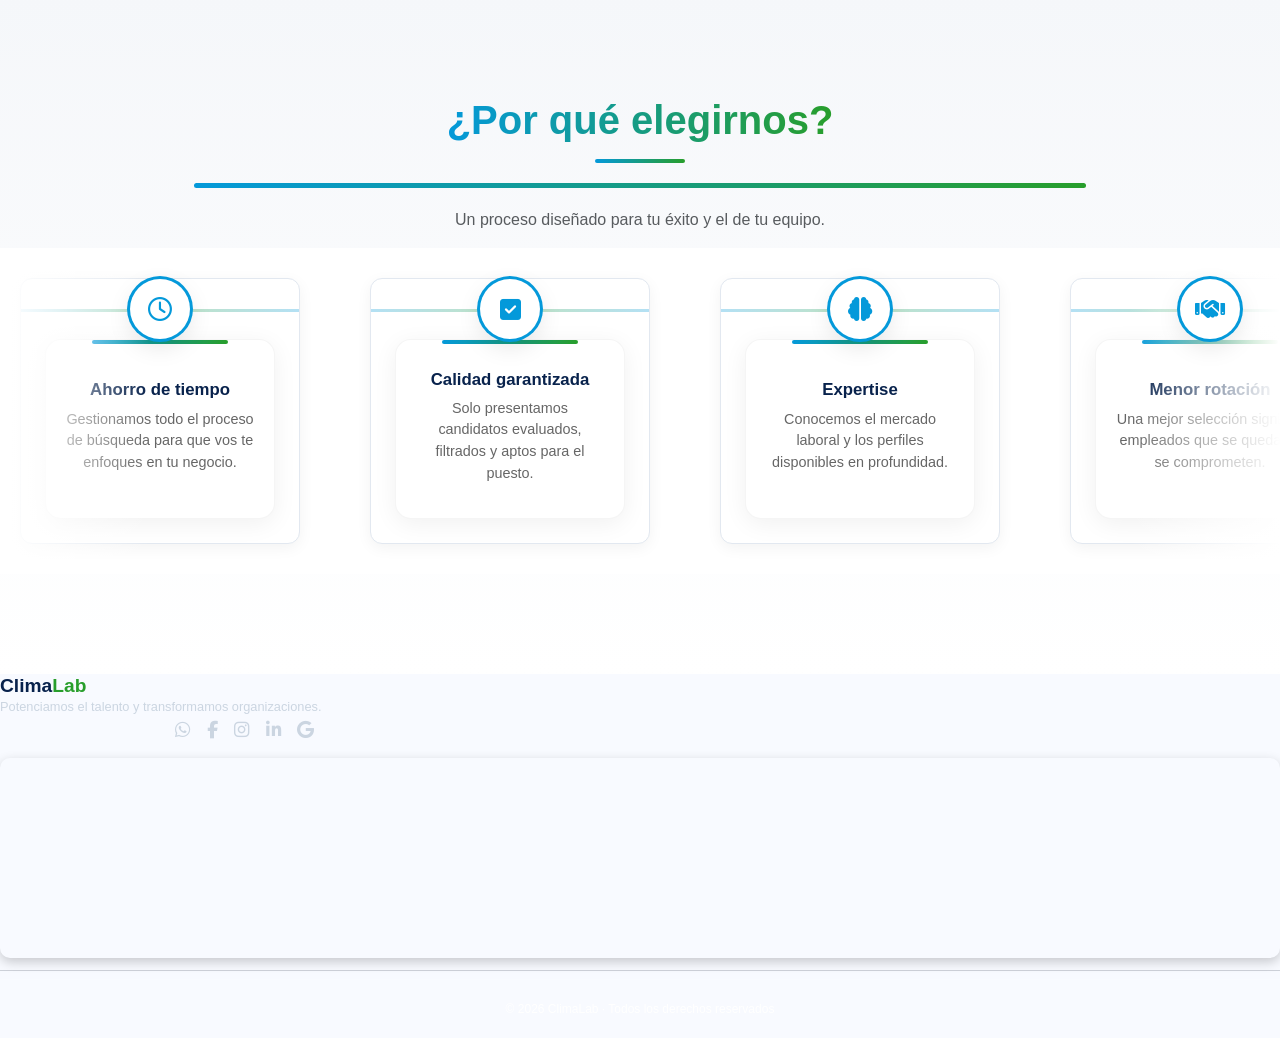
==== commit b2ec0ce2: "Actualizo diseño y contenido en varias secciones" ====
--- a/index.html
+++ b/index.html
@@ -66,10 +66,7 @@
                     <a class="nav-link" href="empresas-clientes.html">Clientes</a>
                 </li>
 
-                <li class="nav-item">
-                    <a class="nav-link" href="herramientas.html">Herramientas</a>
-                </li>
-
+               
                 <li class="nav-item ms-lg-3">
                     <a href="contacto.html" class="btn btn-climalab">
                         Contacto
@@ -264,89 +261,113 @@
 <!-- SECCIÓN: ¿POR QUÉ ELEGIRNOS? (HORIZONTAL) -->
 <!-- =================== -->
 <section class="py-5 why-us-horizontal">
-    <div class="container">
-        <div class="section-titulo">
-            <h1>¿Por qué elegirnos?</h1>
-            <div class="servicio-barra"></div>
-            <p class="text-muted">Un proceso diseñado para tu éxito y el de tu equipo.</p>
-        </div>
-
-        <!-- Timeline Horizontal -->
-        <div class="timeline-horizontal">
-            
-            <!-- Item 1 -->
-            <div class="timeline-h-item">
-                <div class="timeline-h-icon">
-                    <i class="fa-regular fa-clock"></i>
+    <div class="container-fluid px-0"> <div class="container">
+            <div class="section-titulo">
+                <h1>¿Por qué elegirnos?</h1>
+                <div class="servicio-barra"></div>
+                <p class="text-muted">Un proceso diseñado para tu éxito y el de tu equipo.</p>
+            </div>
+        </div>
+
+        <div class="carrusel-infinito-container">
+            <div class="carrusel-infinito-track">
+                
+                <div class="carrusel-grupo">
+                    <div class="timeline-h-item">
+                        <div class="timeline-h-icon"><i class="fa-regular fa-clock"></i></div>
+                        <div class="timeline-h-content">
+                            <h3>Ahorro de tiempo</h3>
+                            <p>Gestionamos todo el proceso de búsqueda para que vos te enfoques en tu negocio.</p>
+                        </div>
+                    </div>
+                    <div class="timeline-h-item">
+                        <div class="timeline-h-icon"><i class="fa-solid fa-square-check"></i></div>
+                        <div class="timeline-h-content">
+                            <h3>Calidad garantizada</h3>
+                            <p>Solo presentamos candidatos evaluados, filtrados y aptos para el puesto.</p>
+                        </div>
+                    </div>
+                    <div class="timeline-h-item">
+                        <div class="timeline-h-icon"><i class="fa-solid fa-brain"></i></div>
+                        <div class="timeline-h-content">
+                            <h3>Expertise</h3>
+                            <p>Conocemos el mercado laboral y los perfiles disponibles en profundidad.</p>
+                        </div>
+                    </div>
+                    <div class="timeline-h-item">
+                        <div class="timeline-h-item-inner">
+                            <div class="timeline-h-icon"><i class="fa-solid fa-handshake"></i></div>
+                            <div class="timeline-h-content">
+                                <h3>Menor rotación</h3>
+                                <p>Una mejor selección significa empleados que se quedan y se comprometen.</p>
+                            </div>
+                        </div>
+                    </div>
+                    <div class="timeline-h-item">
+                        <div class="timeline-h-icon"><i class="fa-regular fa-face-smile"></i></div>
+                        <div class="timeline-h-content">
+                            <h3>Mejor clima</h3>
+                            <p>Capacitaciones que mejoran el ambiente laboral y la motivación del equipo.</p>
+                        </div>
+                    </div>
+                    <div class="timeline-h-item">
+                        <div class="timeline-h-icon"><i class="fa-solid fa-lock"></i></div>
+                        <div class="timeline-h-content">
+                            <h3>Confidencialidad</h3>
+                            <p>Discreción total en todas las búsquedas y procesos que gestionamos.</p>
+                        </div>
+                    </div>
                 </div>
-                <div class="timeline-h-content">
-                    <h3>Ahorro de tiempo</h3>
-                    <p>Gestionamos todo el proceso de búsqueda para que vos te enfoques en tu negocio.</p>
+
+                <div class="carrusel-grupo" aria-hidden="true">
+                    <div class="timeline-h-item">
+                        <div class="timeline-h-icon"><i class="fa-regular fa-clock"></i></div>
+                        <div class="timeline-h-content">
+                            <h3>Ahorro de tiempo</h3>
+                            <p>Gestionamos todo el proceso de búsqueda para que vos te enfoques en tu negocio.</p>
+                        </div>
+                    </div>
+                    <div class="timeline-h-item">
+                        <div class="timeline-h-icon"><i class="fa-solid fa-square-check"></i></div>
+                        <div class="timeline-h-content">
+                            <h3>Calidad garantizada</h3>
+                            <p>Solo presentamos candidatos evaluados, filtrados y aptos para el puesto.</p>
+                        </div>
+                    </div>
+                    <div class="timeline-h-item">
+                        <div class="timeline-h-icon"><i class="fa-solid fa-brain"></i></div>
+                        <div class="timeline-h-content">
+                            <h3>Expertise</h3>
+                            <p>Conocemos el mercado laboral y los perfiles disponibles en profundidad.</p>
+                        </div>
+                    </div>
+                    <div class="timeline-h-item">
+                        <div class="timeline-h-icon"><i class="fa-solid fa-handshake"></i></div>
+                        <div class="timeline-h-content">
+                            <h3>Menor rotación</h3>
+                            <p>Una mejor selección significa empleados que se quedan y se comprometen.</p>
+                        </div>
+                    </div>
+                    <div class="timeline-h-item">
+                        <div class="timeline-h-icon"><i class="fa-regular fa-face-smile"></i></div>
+                        <div class="timeline-h-content">
+                            <h3>Mejor clima</h3>
+                            <p>Capacitaciones que mejoran el ambiente laboral y la motivación del equipo.</p>
+                        </div>
+                    </div>
+                    <div class="timeline-h-item">
+                        <div class="timeline-h-icon"><i class="fa-solid fa-lock"></i></div>
+                        <div class="timeline-h-content">
+                            <h3>Confidencialidad</h3>
+                            <p>Discreción total en todas las búsquedas y procesos que gestionamos.</p>
+                        </div>
+                    </div>
                 </div>
-            </div>
-
-            <!-- Item 2 -->
-            <div class="timeline-h-item">
-                <div class="timeline-h-icon">
-                    <i class="fa-solid fa-badge-check"></i>
-                </div>
-                <div class="timeline-h-content">
-                    <h3>Calidad garantizada</h3>
-                    <p>Solo presentamos candidatos evaluados, filtrados y aptos para el puesto.</p>
-                </div>
-            </div>
-
-            <!-- Item 3 -->
-            <div class="timeline-h-item">
-                <div class="timeline-h-icon">
-                    <i class="fa-solid fa-brain"></i>
-                </div>
-                <div class="timeline-h-content">
-                    <h3>Expertise</h3>
-                    <p>Conocemos el mercado laboral y los perfiles disponibles en profundidad.</p>
-                </div>
-            </div>
-
-            <!-- Item 4 -->
-            <div class="timeline-h-item">
-                <div class="timeline-h-icon">
-                    <i class="fa-solid fa-handshake"></i>
-                </div>
-                <div class="timeline-h-content">
-                    <h3>Menor rotación</h3>
-                    <p>Una mejor selección significa empleados que se quedan y se comprometen.</p>
-                </div>
-            </div>
-
-            <!-- Item 5 -->
-            <div class="timeline-h-item">
-                <div class="timeline-h-icon">
-                    <i class="fa-regular fa-face-smile"></i>
-                </div>
-                <div class="timeline-h-content">
-                    <h3>Mejor clima</h3>
-                    <p>Capacitaciones que mejoran el ambiente laboral y la motivación del equipo.</p>
-                </div>
-            </div>
-
-            <!-- Item 6 -->
-            <div class="timeline-h-item">
-                <div class="timeline-h-icon">
-                    <i class="fa-solid fa-lock"></i>
-                </div>
-                <div class="timeline-h-content">
-                    <h3>Confidencialidad</h3>
-                    <p>Discreción total en todas las búsquedas y procesos que gestionamos.</p>
-                </div>
-            </div>
-
+
+            </div>
         </div>
     </div>
 </section>
-
-<footer class="footer-modern" style="padding: 20px 0 12px;">
-    <div class="container">
-        <div class="row align-items-center">
             <!-- Logo -->
             <div class="col-md-4">
                 <h3 class="footer-logo" style="font-size: 1.2rem; margin-bottom: 0;">
--- a/climalab.css
+++ b/climalab.css
@@ -421,7 +421,112 @@
     padding: 80px 0 !important;
     overflow-x: auto;
 }
-
+/* --- Carrusel Animado Infinito --- */
+.carrusel-infinito-container {
+    overflow: hidden; /* Oculta los elementos que quedan fuera de la pantalla */
+    width: 100%;
+    padding: 30px 0;
+    background-color: #ffffff; /* Ajustalo al color de fondo que desees */
+    position: relative;
+}
+
+/* Difuminado sutil en los bordes izquierdo y derecho (opcional, estilo premium) */
+.carrusel-infinito-container::before,
+.carrusel-infinito-container::after {
+    content: "";
+    height: 100%;
+    width: 150px;
+    position: absolute;
+    z-index: 2;
+    pointer-events: none;
+}
+.carrusel-infinito-container::before {
+    left: 0;
+    top: 0;
+    background: linear-gradient(to right, rgba(255,255,255,1) 0%, rgba(255,255,255,0) 100%);
+}
+.carrusel-infinito-container::after {
+    right: 0;
+    top: 0;
+    background: linear-gradient(to left, rgba(255,255,255,1) 0%, rgba(255,255,255,0) 100%);
+}
+
+/* Fila contenedora que se desplaza */
+.carrusel-infinito-track {
+    display: flex;
+    width: max-content;
+    animation: scrollInfinito 35s linear infinite; /* Controla la velocidad cambiando los '35s' */
+}
+
+/* Al pasar el mouse por encima, la animación se pausa para poder leer cómodamente */
+.carrusel-infinito-track:hover {
+    animation-play-state: paused;
+}
+
+/* Grupos emparejados alineados uno al lado del otro */
+.carrusel-grupo {
+    display: flex;
+    justify-content: space-around;
+    gap: 30px;
+    padding-right: 30px; /* Margen de separación entre bloques */
+}
+
+/* Estilo individual de cada tarjeta dentro del carrusel */
+.timeline-h-item {
+    flex-shrink: 0;
+    width: 320px; /* Ancho fijo para cada tarjeta de beneficio */
+    background: #ffffff;
+    border-radius: 12px;
+    padding: 24px;
+    box-shadow: 0 4px 15px rgba(0, 0, 0, 0.05);
+    border: 1px solid #e2e8f0;
+    display: flex;
+    flex-direction: column;
+    align-items: center;
+    text-align: center;
+    transition: transform 0.3s ease;
+}
+
+.timeline-h-item:hover {
+    transform: translateY(-5px);
+}
+
+.timeline-h-icon {
+    width: 60px;
+    height: 60px;
+    background-color: rgba(40, 158, 43, 0.1);
+    color: #289e2b; /* Color verde ClimaLab */
+    border-radius: 50%;
+    display: flex;
+    align-items: center;
+    justify-content: center;
+    font-size: 1.5rem;
+    margin-bottom: 15px;
+}
+
+.timeline-h-content h3 {
+    font-size: 1.15rem;
+    color: #1e293b;
+    margin-bottom: 8px;
+    font-weight: 600;
+}
+
+.timeline-h-content p {
+    font-size: 0.9rem;
+    color: #64748b;
+    margin-bottom: 0;
+    line-height: 1.4;
+}
+
+/* KEYFRAMES: Mueve el track exactamente el 50% (el ancho de un grupo entero) */
+@keyframes scrollInfinito {
+    0% {
+        transform: translateX(0);
+    }
+    100% {
+        transform: translateX(-50%);
+    }
+}
 /* Contenedor de la línea de tiempo horizontal */
 .timeline-horizontal {
     display: flex;
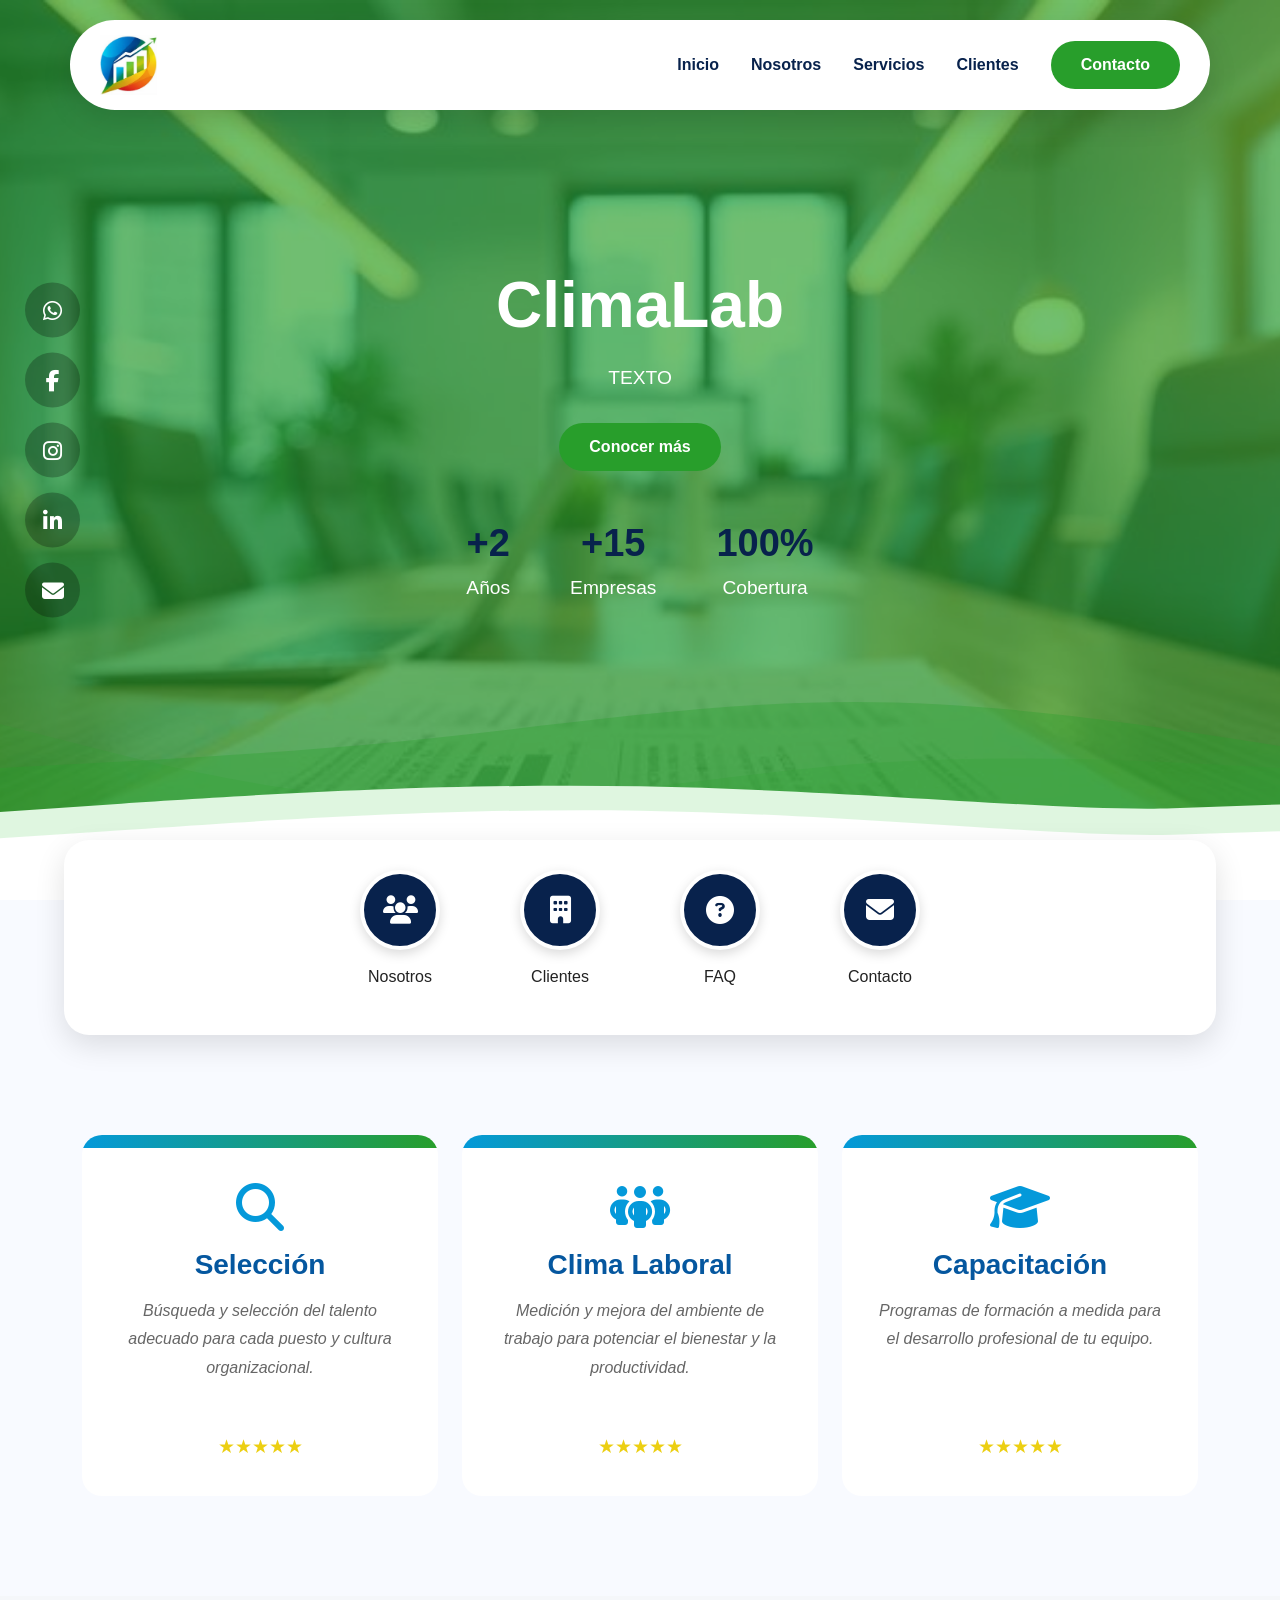
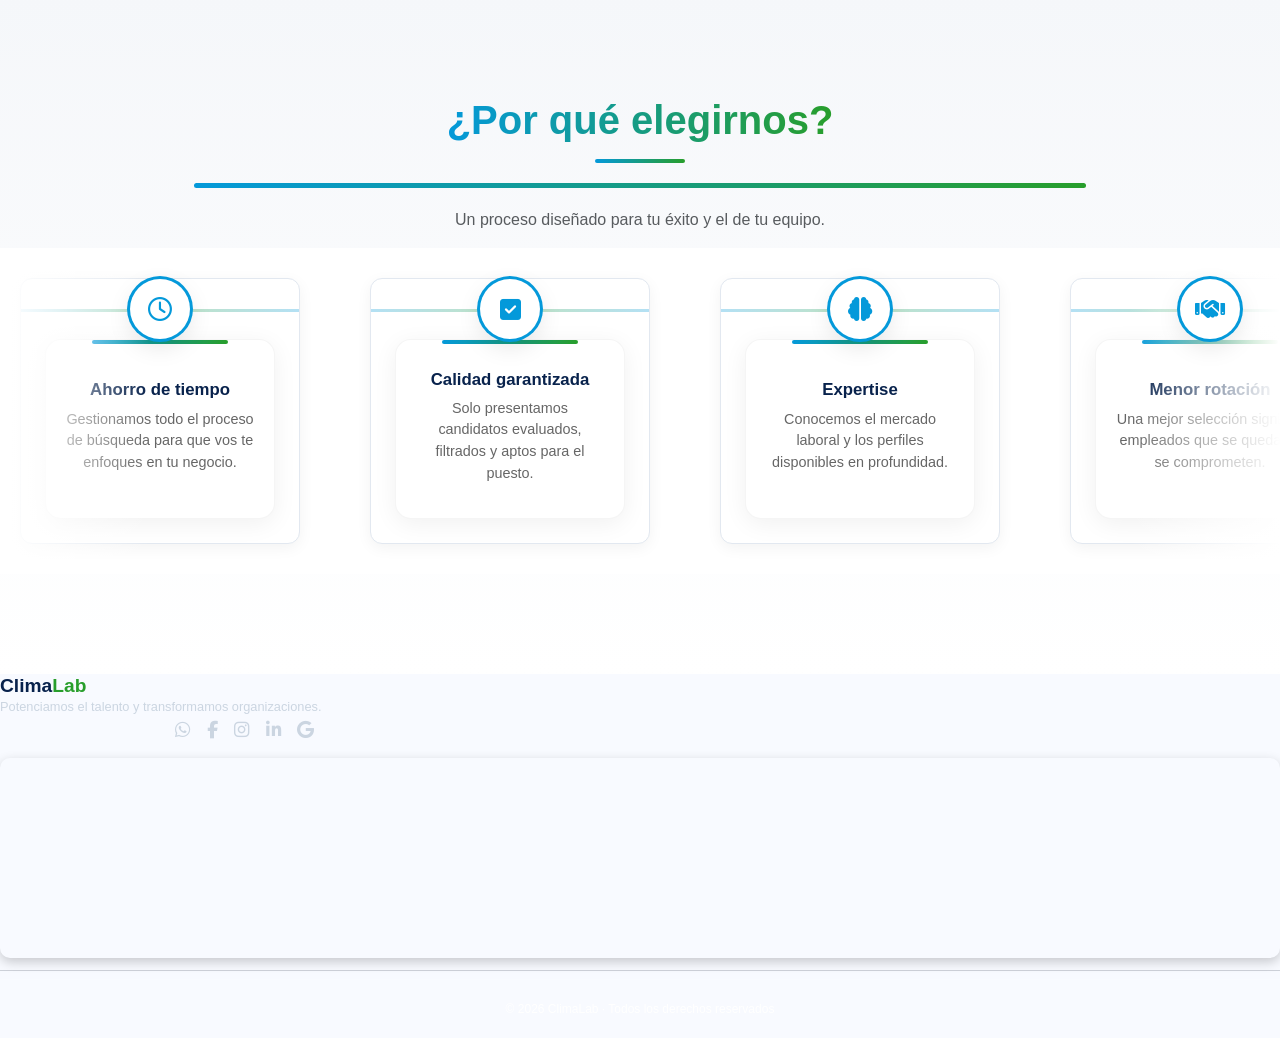
==== commit d6208476: "hola" ====
--- a/index.html
+++ b/index.html
@@ -103,17 +103,12 @@
         <div class="estadisticas">
 
     <div>
+        <h2>+2</h2>
+        <p>Años</p>
+    </div>
+
+    <div>
         <h2>+15</h2>
-        <p>Años</p>
-    </div>
-
-    <div>
-        <h2>+500</h2>
-        <p>Estaciones</p>
-    </div>
-
-    <div>
-        <h2>+50</h2>
         <p>Empresas</p>
     </div>
 
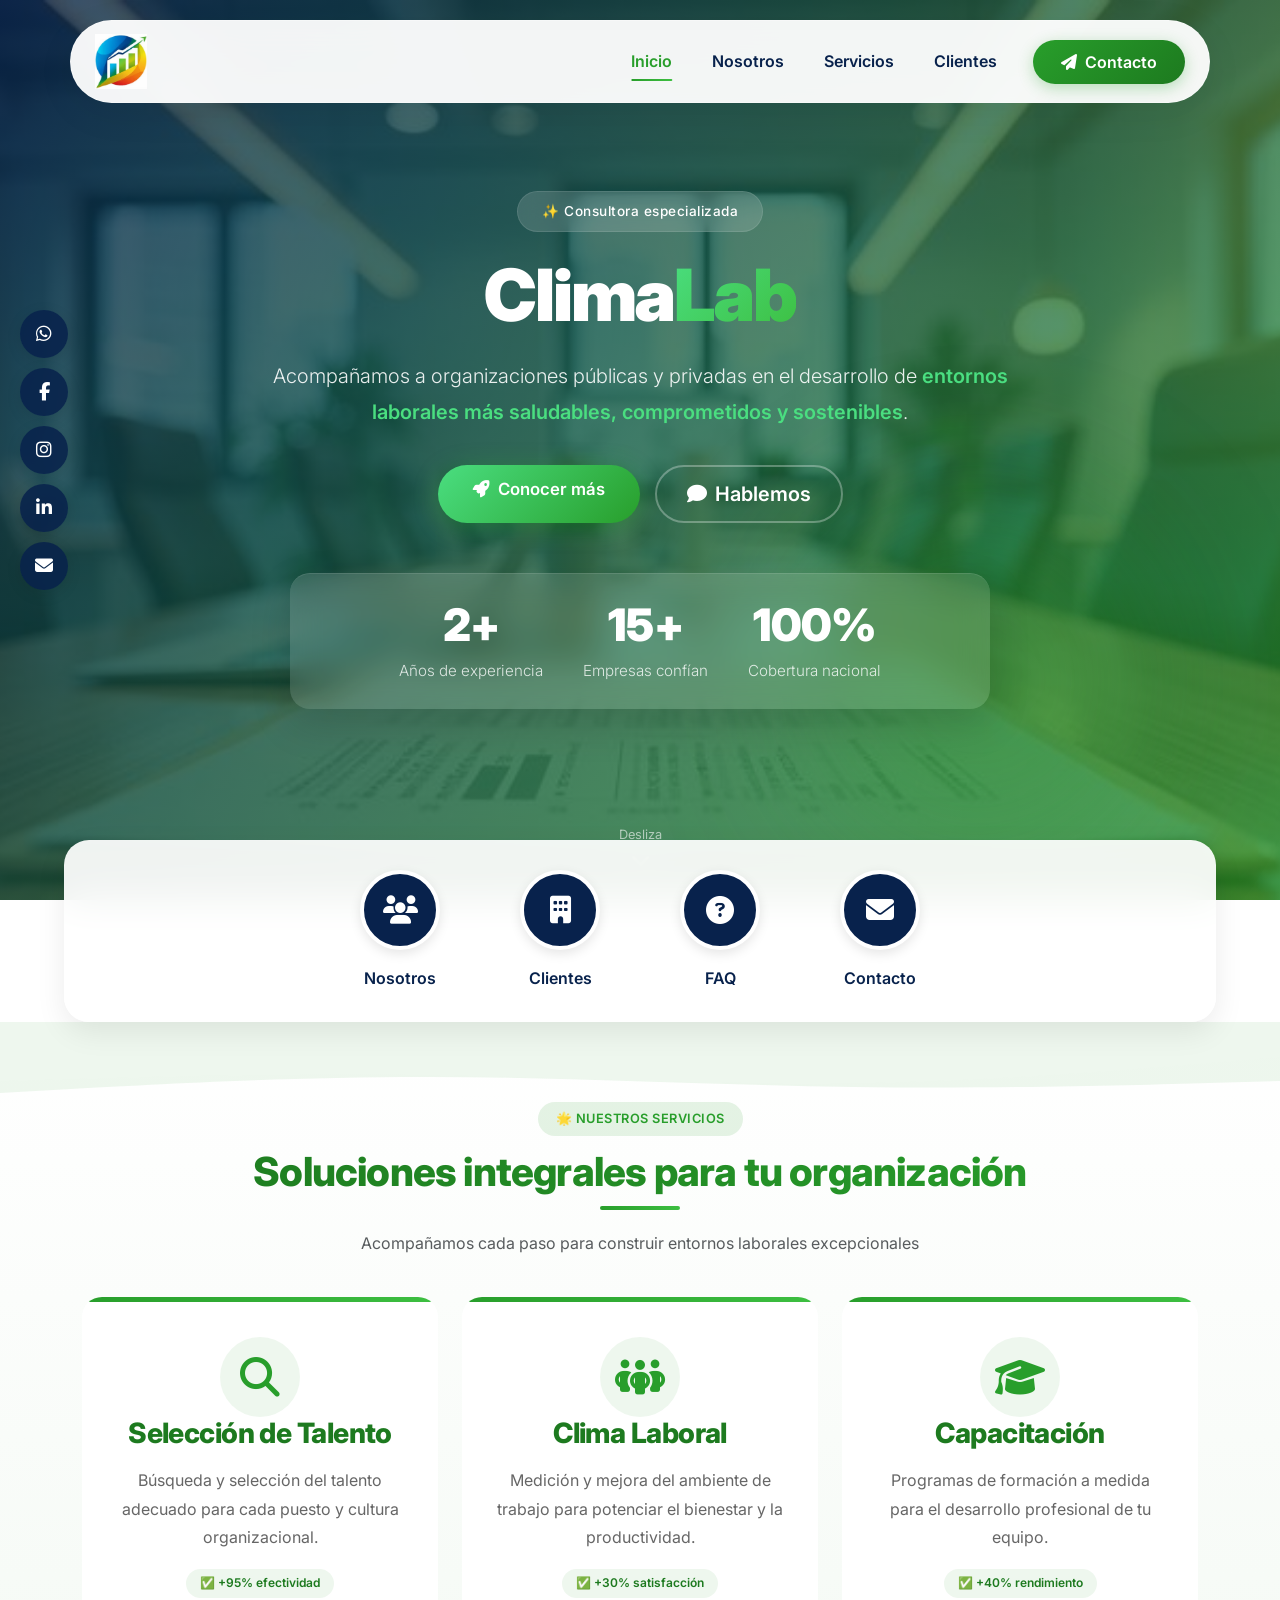
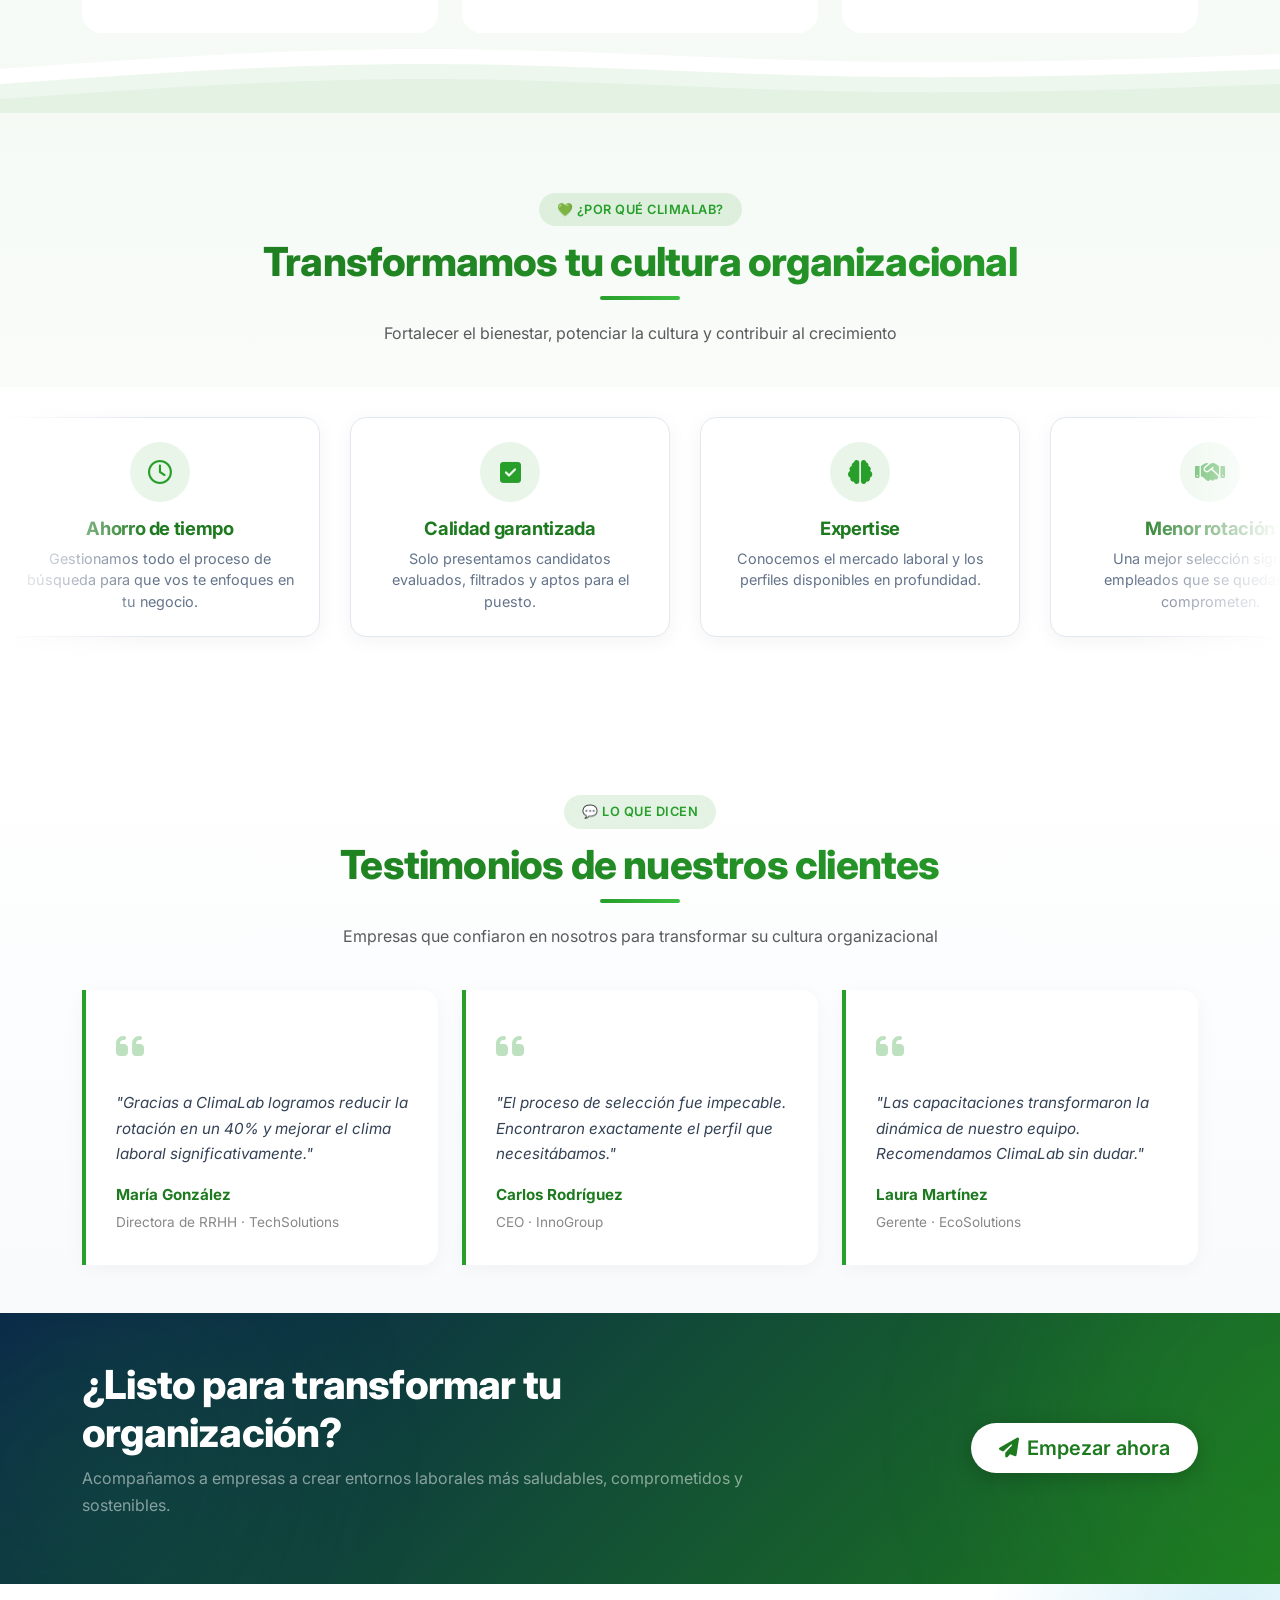
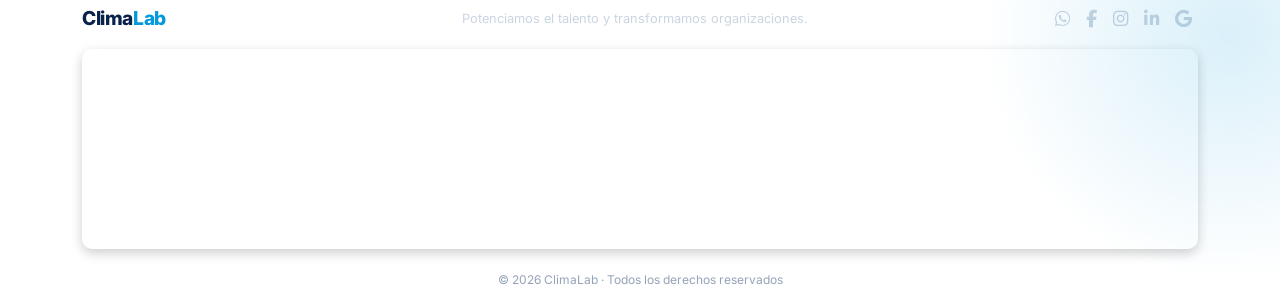
==== commit 80a03057: "hola" ====
--- a/index.html
+++ b/index.html
@@ -1,368 +1,370 @@
 <!DOCTYPE html>
-
 <html lang="es">
 <head>
   <meta charset="UTF-8">
   <meta name="viewport" content="width=device-width, initial-scale=1.0">
-  <title>ClimaLab</title>
+  <title>ClimaLab · Clima y Cultura Organizacional</title>
+  <meta name="description" content="ClimaLab es una consultora especializada en clima y cultura organizacional. Acompañamos a organizaciones en el desarrollo de entornos laborales saludables, comprometidos y sostenibles.">
   <link href="https://cdn.jsdelivr.net/npm/bootstrap@5.3.7/dist/css/bootstrap.min.css" rel="stylesheet">
-  <link rel="stylesheet"
-  href="https://cdnjs.cloudflare.com/ajax/libs/font-awesome/6.5.2/css/all.min.css">
+  <link rel="stylesheet" href="https://cdnjs.cloudflare.com/ajax/libs/font-awesome/6.5.2/css/all.min.css">
   <link rel="stylesheet" href="climalab.css">
-  <link rel="javascript" href="climalab.js">
-
+  <link rel="preconnect" href="https://fonts.googleapis.com">
+  <link rel="preconnect" href="https://fonts.gstatic.com" crossorigin>
+  <link href="https://fonts.googleapis.com/css2?family=Inter:wght@300;400;500;600;700;800;900&display=swap" rel="stylesheet">
+  <link href="https://unpkg.com/aos@2.3.1/dist/aos.css" rel="stylesheet">
 </head>
 
 <body>
-    <!-- PANTALLA DE CARGA (PRELOADER) -->
-<div id="preloader">
-  <div class="loader-container">
-    <img src="logo.jpeg" alt="Logo de la consultora" class="logo-carga">
-    <div class="barra-carga">
-      <div class="progreso"></div>
+  <!-- PRELOADER -->
+  <div id="preloader">
+    <div class="loader-container">
+      <img src="logo.jpeg" alt="ClimaLab" class="logo-carga">
+      <div class="barra-carga">
+        <div class="progreso"></div>
+      </div>
+      <p class="cargando-texto">Cargando experiencia...</p>
     </div>
   </div>
-</div>
-
-<!-- RESTO DE TU PÁGINA (contenido normal) -->
-<header>
-  <!-- tu menú, etc -->
-</header>
-<main>
-  <!-- todo el contenido -->
-</main>
-<nav id="navbar" class="navbar navbar-expand-lg fixed-top">
-    <div class="container nav-box">
-
-        <a class="navbar-brand" href="index.html">
-            <img src="logo.jpeg" alt="ClimaLab" class="logo">
+
+  <!-- NAVBAR -->
+  <nav id="navbar" class="navbar navbar-expand-lg fixed-top">
+    <div class="container nav-box" data-aos="fade-down" data-aos-duration="800">
+      <a class="navbar-brand" href="index.html">
+        <img src="logo.jpeg" alt="ClimaLab" class="logo">
+      </a>
+      <button class="navbar-toggler" type="button" data-bs-toggle="collapse" data-bs-target="#menu">
+        <span class="navbar-toggler-icon"></span>
+      </button>
+      <div class="collapse navbar-collapse" id="menu">
+        <ul class="navbar-nav ms-auto align-items-lg-center">
+          <li class="nav-item"><a class="nav-link active" href="index.html">Inicio</a></li>
+          <li class="nav-item"><a class="nav-link" href="sobre-nosotros.html">Nosotros</a></li>
+          <li class="nav-item"><a class="nav-link" href="servicios.html">Servicios</a></li>
+          <li class="nav-item"><a class="nav-link" href="empresas-clientes.html">Clientes</a></li>
+          <li class="nav-item ms-lg-3">
+            <a href="contacto.html" class="btn btn-climalab">
+              <i class="fas fa-paper-plane me-2"></i>Contacto
+            </a>
+          </li>
+        </ul>
+      </div>
+    </div>
+  </nav>
+
+  <!-- REDES SOCIALES FLOTANTES -->
+  <div class="redes-sociales d-none d-lg-flex">
+    <a href="#" aria-label="WhatsApp"><i class="fab fa-whatsapp"></i></a>
+    <a href="#" aria-label="Facebook"><i class="fab fa-facebook-f"></i></a>
+    <a href="#" aria-label="Instagram"><i class="fab fa-instagram"></i></a>
+    <a href="#" aria-label="LinkedIn"><i class="fab fa-linkedin-in"></i></a>
+    <a href="#" aria-label="Correo"><i class="fas fa-envelope"></i></a>
+  </div>
+
+  <!-- ===== HERO ===== -->
+  <section class="hero">
+    <div class="overlay"></div>
+    <div class="hero-content" data-aos="fade-up" data-aos-duration="1200">
+      <span class="hero-badge">✨ Consultora especializada</span>
+      <h1>Clima<span>Lab</span></h1>
+      <p class="hero-descripcion">
+        Acompañamos a organizaciones públicas y privadas en el desarrollo de <strong>entornos laborales más saludables, comprometidos y sostenibles</strong>.
+      </p>
+      <div class="hero-botones">
+        <a href="#servicios" class="btn btn-climalab btn-lg btn-shine">
+          <i class="fas fa-rocket me-2"></i>Conocer más
         </a>
-
-        <button
-            class="navbar-toggler"
-            type="button"
-            data-bs-toggle="collapse"
-            data-bs-target="#menu">
-            <span class="navbar-toggler-icon"></span>
-        </button>
-
-        <div class="collapse navbar-collapse" id="menu">
-
-            <ul class="navbar-nav ms-auto align-items-lg-center">
-
-                <li class="nav-item">
-                    <a class="nav-link active" href="index.html">Inicio</a>
-                </li>
-
-                <li class="nav-item">
-                    <a class="nav-link" href="sobre-nosotros.html">Nosotros</a>
-                </li>
-
-                <li class="nav-item">
-                    <a class="nav-link" href="servicios.html">Servicios</a>
-                </li>
-
-                <li class="nav-item">
-                    <a class="nav-link" href="empresas-clientes.html">Clientes</a>
-                </li>
-
-               
-                <li class="nav-item ms-lg-3">
-                    <a href="contacto.html" class="btn btn-climalab">
-                        Contacto
-                    </a>
-                </li>
-
-            </ul>
-
-        </div>
-
-    </div>
-</nav>
-<div class="redes-sociales d-none d-lg-flex">
-    <a href="#"><i class="fab fa-whatsapp"></i></a>
-    <a href="#"><i class="fab fa-facebook-f"></i></a>
-    <a href="#"><i class="fab fa-instagram"></i></a>
-    <a href="#"><i class="fab fa-linkedin-in"></i></a>
-    <a href="#"><i class="fas fa-envelope"></i></a>
-</div>
-<section class="hero">
-    <div class="overlay"></div>
-
-    <div class="hero-content">
-        <h1>ClimaLab</h1>
-
-        <p>
-            TEXTO
-        
-        </p>
-
-        <a href="#" class="btn btn-climalab">
-            Conocer más
+        <a href="contacto.html" class="btn btn-outline-light btn-lg">
+          <i class="fas fa-comment me-2"></i>Hablemos
         </a>
-        <div class="estadisticas">
-
-    <div>
-        <h2>+2</h2>
-        <p>Años</p>
-    </div>
-
-    <div>
-        <h2>+15</h2>
-        <p>Empresas</p>
-    </div>
-
-    <div>
-        <h2>100%</h2>
-        <p>Cobertura</p>
-    </div>
-
-</div>
-    </div>
-</section>
-<section class="menu-servicios">
-
-
-
+      </div>
+      <div class="estadisticas" data-aos="fade-up" data-aos-delay="300">
+        <div class="estadistica-item">
+          <h2><span class="contador" data-target="2">0</span>+</h2>
+          <p>Años de experiencia</p>
+        </div>
+        <div class="estadistica-item">
+          <h2><span class="contador" data-target="15">0</span>+</h2>
+          <p>Empresas confían</p>
+        </div>
+        <div class="estadistica-item">
+          <h2>100%</h2>
+          <p>Cobertura nacional</p>
+        </div>
+      </div>
+    </div>
+    <div class="hero-scroll">
+      <span>Desliza</span>
+      <i class="fas fa-chevron-down"></i>
+    </div>
+  </section>
+
+  <!-- ===== MENÚ DE SERVICIOS RÁPIDO ===== -->
+  <section class="menu-servicios" data-aos="fade-up" data-aos-delay="200">
     <div class="item-menu">
-
-        <div class="circulo">
-
-            <i class="fa-solid fa-users"></i>
-
-        </div>
-
-        <p>Nosotros</p>
-
-    </div>
-
-
+      <div class="circulo"><i class="fa-solid fa-users"></i></div>
+      <p>Nosotros</p>
+    </div>
     <div class="item-menu">
-
-        <div class="circulo">
-
-            <i class="fa-solid fa-building"></i>
-
-        </div>
-
-        <p>Clientes</p>
-
-    </div>
-
-
-
-
+      <div class="circulo"><i class="fa-solid fa-building"></i></div>
+      <p>Clientes</p>
+    </div>
     <div class="item-menu">
-
-        <div class="circulo">
-
-            <i class="fa-solid fa-circle-question"></i>
-
-        </div>
-
-        <p>FAQ</p>
-
-    </div>
-
-
-
+      <div class="circulo"><i class="fa-solid fa-circle-question"></i></div>
+      <p>FAQ</p>
+    </div>
     <div class="item-menu">
-
-        <div class="circulo">
-
-            <i class="fa-solid fa-envelope"></i>
-
-        </div>
-
-        <p>Contacto</p>
-
-    </div>
-
-</section>
-
-  <section class="py-5">
-
-<div class="wave">
-    <svg xmlns="http://www.w3.org/2000/svg"
-         viewBox="0 0 1440 320"
-         preserveAspectRatio="none">
-
-        <path fill="rgba(40,158,43,.18)"
-            d="M0,64L80,90.7C160,117,320,171,480,176C640,181,800,139,960,122.7C1120,107,1280,117,1360,122.7L1440,128L1440,320L0,320Z">
-        </path>
-
-        <path fill="rgba(40,158,43,.35)"
-            d="M0,128L80,122.7C160,117,320,107,480,85.3C640,64,800,32,960,32C1120,32,1280,64,1360,80L1440,96L1440,320L0,320Z">
-        </path>
-
-        <path fill="#dff6e0"
-            d="M0,192L120,181.3C240,171,480,149,720,154.7C960,160,1200,192,1320,186.7L1440,181L1440,320L0,320Z">
-        </path>
-
-        <path fill="#ffffff"
-            d="M0,230L120,220C240,210,480,185,720,190C960,195,1200,230,1320,225L1440,220L1440,320L0,320Z">
-        </path>
-
-    </svg>
-</div>
+      <div class="circulo"><i class="fa-solid fa-envelope"></i></div>
+      <p>Contacto</p>
+    </div>
+  </section>
+
+  <!-- ===== SERVICIOS DESTACADOS CON ONDAS ===== -->
+  <section class="py-5" id="servicios">
+    <!-- ONDAS (WAVES) -->
+    <div class="wave wave-top">
+      <svg xmlns="http://www.w3.org/2000/svg" viewBox="0 0 1440 320" preserveAspectRatio="none">
+        <path fill="#ffffff" d="M0,160L80,154.7C160,149,320,139,480,144C640,149,800,171,960,165.3C1120,160,1280,128,1360,112L1440,96L1440,0L0,0Z"></path>
+        <path fill="rgba(40,158,43,0.08)" d="M0,192L80,181.3C160,171,320,149,480,149.3C640,149,800,171,960,176C1120,181,1280,171,1360,165.3L1440,160L1440,0L0,0Z"></path>
+      </svg>
+    </div>
 
     <div class="container">
-
-
-
+      <div class="section-titulo" data-aos="fade-right">
+        <span class="badge-verde">🌟 Nuestros servicios</span>
+        <h2>Soluciones integrales para tu organización</h2>
+        <div class="servicio-barra"></div>
+        <p class="text-muted">Acompañamos cada paso para construir entornos laborales excepcionales</p>
+      </div>
       <div class="row g-4">
-
-<div class="col-md-4">
-  <div class="card h-100 sombra">
-    <div class="linea-card"></div>
-    <div class="card-body text-center">
-      <i class="fa-solid fa-magnifying-glass icono"></i>
-      <h3 class="mt-3">Selección</h3>
-      <p>
-        Búsqueda y selección del talento adecuado para cada puesto y cultura organizacional.
-      </p>
-    </div>
-  </div>
-</div>
-
-<div class="col-md-4">
-  <div class="card h-100 sombra">
-    <div class="linea-card"></div>
-    <div class="card-body text-center">
-      <i class="fa-solid fa-people-group icono"></i>
-      <h3 class="mt-3">Clima Laboral</h3>
-      <p>
-        Medición y mejora del ambiente de trabajo para potenciar el bienestar y la productividad.
-      </p>
-    </div>
-  </div>
-</div>
-
-<div class="col-md-4">
-  <div class="card h-100 sombra">
-    <div class="linea-card"></div>
-    <div class="card-body text-center">
-      <i class="fa-solid fa-graduation-cap icono"></i>
-      <h3 class="mt-3">Capacitación</h3>
-      <p>
-        Programas de formación a medida para el desarrollo profesional de tu equipo.
-      </p>
-    </div>
-  </div>
-</div>
-</section>
-<!-- =================== -->
-<!-- =================== -->
-<!-- SECCIÓN: ¿POR QUÉ ELEGIRNOS? (HORIZONTAL) -->
-<!-- =================== -->
-<section class="py-5 why-us-horizontal">
-    <div class="container-fluid px-0"> <div class="container">
-            <div class="section-titulo">
-                <h1>¿Por qué elegirnos?</h1>
-                <div class="servicio-barra"></div>
-                <p class="text-muted">Un proceso diseñado para tu éxito y el de tu equipo.</p>
-            </div>
-        </div>
-
-        <div class="carrusel-infinito-container">
-            <div class="carrusel-infinito-track">
-                
-                <div class="carrusel-grupo">
-                    <div class="timeline-h-item">
-                        <div class="timeline-h-icon"><i class="fa-regular fa-clock"></i></div>
-                        <div class="timeline-h-content">
-                            <h3>Ahorro de tiempo</h3>
-                            <p>Gestionamos todo el proceso de búsqueda para que vos te enfoques en tu negocio.</p>
-                        </div>
-                    </div>
-                    <div class="timeline-h-item">
-                        <div class="timeline-h-icon"><i class="fa-solid fa-square-check"></i></div>
-                        <div class="timeline-h-content">
-                            <h3>Calidad garantizada</h3>
-                            <p>Solo presentamos candidatos evaluados, filtrados y aptos para el puesto.</p>
-                        </div>
-                    </div>
-                    <div class="timeline-h-item">
-                        <div class="timeline-h-icon"><i class="fa-solid fa-brain"></i></div>
-                        <div class="timeline-h-content">
-                            <h3>Expertise</h3>
-                            <p>Conocemos el mercado laboral y los perfiles disponibles en profundidad.</p>
-                        </div>
-                    </div>
-                    <div class="timeline-h-item">
-                        <div class="timeline-h-item-inner">
-                            <div class="timeline-h-icon"><i class="fa-solid fa-handshake"></i></div>
-                            <div class="timeline-h-content">
-                                <h3>Menor rotación</h3>
-                                <p>Una mejor selección significa empleados que se quedan y se comprometen.</p>
-                            </div>
-                        </div>
-                    </div>
-                    <div class="timeline-h-item">
-                        <div class="timeline-h-icon"><i class="fa-regular fa-face-smile"></i></div>
-                        <div class="timeline-h-content">
-                            <h3>Mejor clima</h3>
-                            <p>Capacitaciones que mejoran el ambiente laboral y la motivación del equipo.</p>
-                        </div>
-                    </div>
-                    <div class="timeline-h-item">
-                        <div class="timeline-h-icon"><i class="fa-solid fa-lock"></i></div>
-                        <div class="timeline-h-content">
-                            <h3>Confidencialidad</h3>
-                            <p>Discreción total en todas las búsquedas y procesos que gestionamos.</p>
-                        </div>
-                    </div>
-                </div>
-
-                <div class="carrusel-grupo" aria-hidden="true">
-                    <div class="timeline-h-item">
-                        <div class="timeline-h-icon"><i class="fa-regular fa-clock"></i></div>
-                        <div class="timeline-h-content">
-                            <h3>Ahorro de tiempo</h3>
-                            <p>Gestionamos todo el proceso de búsqueda para que vos te enfoques en tu negocio.</p>
-                        </div>
-                    </div>
-                    <div class="timeline-h-item">
-                        <div class="timeline-h-icon"><i class="fa-solid fa-square-check"></i></div>
-                        <div class="timeline-h-content">
-                            <h3>Calidad garantizada</h3>
-                            <p>Solo presentamos candidatos evaluados, filtrados y aptos para el puesto.</p>
-                        </div>
-                    </div>
-                    <div class="timeline-h-item">
-                        <div class="timeline-h-icon"><i class="fa-solid fa-brain"></i></div>
-                        <div class="timeline-h-content">
-                            <h3>Expertise</h3>
-                            <p>Conocemos el mercado laboral y los perfiles disponibles en profundidad.</p>
-                        </div>
-                    </div>
-                    <div class="timeline-h-item">
-                        <div class="timeline-h-icon"><i class="fa-solid fa-handshake"></i></div>
-                        <div class="timeline-h-content">
-                            <h3>Menor rotación</h3>
-                            <p>Una mejor selección significa empleados que se quedan y se comprometen.</p>
-                        </div>
-                    </div>
-                    <div class="timeline-h-item">
-                        <div class="timeline-h-icon"><i class="fa-regular fa-face-smile"></i></div>
-                        <div class="timeline-h-content">
-                            <h3>Mejor clima</h3>
-                            <p>Capacitaciones que mejoran el ambiente laboral y la motivación del equipo.</p>
-                        </div>
-                    </div>
-                    <div class="timeline-h-item">
-                        <div class="timeline-h-icon"><i class="fa-solid fa-lock"></i></div>
-                        <div class="timeline-h-content">
-                            <h3>Confidencialidad</h3>
-                            <p>Discreción total en todas las búsquedas y procesos que gestionamos.</p>
-                        </div>
-                    </div>
-                </div>
-
-            </div>
-        </div>
-    </div>
-</section>
+        <div class="col-md-4" data-aos="fade-up" data-aos-delay="100">
+          <div class="card h-100 sombra card-hover-line">
+            <div class="linea-card"></div>
+            <div class="card-body text-center">
+              <div class="icono-wrapper">
+                <i class="fa-solid fa-magnifying-glass icono"></i>
+              </div>
+              <h3>Selección de Talento</h3>
+              <p>Búsqueda y selección del talento adecuado para cada puesto y cultura organizacional.</p>
+              <div class="card-footer-info">
+                <span class="badge-servicio">✅ +95% efectividad</span>
+              </div>
+            </div>
+          </div>
+        </div>
+        <div class="col-md-4" data-aos="fade-up" data-aos-delay="200">
+          <div class="card h-100 sombra card-hover-line">
+            <div class="linea-card"></div>
+            <div class="card-body text-center">
+              <div class="icono-wrapper">
+                <i class="fa-solid fa-people-group icono"></i>
+              </div>
+              <h3>Clima Laboral</h3>
+              <p>Medición y mejora del ambiente de trabajo para potenciar el bienestar y la productividad.</p>
+              <div class="card-footer-info">
+                <span class="badge-servicio">✅ +30% satisfacción</span>
+              </div>
+            </div>
+          </div>
+        </div>
+        <div class="col-md-4" data-aos="fade-up" data-aos-delay="300">
+          <div class="card h-100 sombra card-hover-line">
+            <div class="linea-card"></div>
+            <div class="card-body text-center">
+              <div class="icono-wrapper">
+                <i class="fa-solid fa-graduation-cap icono"></i>
+              </div>
+              <h3>Capacitación</h3>
+              <p>Programas de formación a medida para el desarrollo profesional de tu equipo.</p>
+              <div class="card-footer-info">
+                <span class="badge-servicio">✅ +40% rendimiento</span>
+              </div>
+            </div>
+          </div>
+        </div>
+      </div>
+    </div>
+
+    <!-- ONDAS ABAJO -->
+    <div class="wave wave-bottom">
+      <svg xmlns="http://www.w3.org/2000/svg" viewBox="0 0 1440 320" preserveAspectRatio="none">
+        <path fill="#ffffff" d="M0,224L80,213.3C160,203,320,181,480,181.3C640,181,800,203,960,208C1120,213,1280,203,1360,197.3L1440,192L1440,320L0,320Z"></path>
+        <path fill="rgba(40,158,43,0.08)" d="M0,256L80,245.3C160,235,320,213,480,213.3C640,213,800,235,960,240C1120,245,1280,235,1360,229.3L1440,224L1440,320L0,320Z"></path>
+        <path fill="rgba(40,158,43,0.05)" d="M0,288L80,277.3C160,267,320,245,480,245.3C640,245,800,267,960,272C1120,277,1280,267,1360,261.3L1440,256L1440,320L0,320Z"></path>
+      </svg>
+    </div>
+  </section>
+
+  <!-- ===== ¿POR QUÉ ELEGIRNOS? ===== -->
+  <section class="py-5 why-us-horizontal">
+    <div class="container-fluid px-0">
+      <div class="container">
+        <div class="section-titulo" data-aos="fade-left">
+          <span class="badge-verde">💚 ¿Por qué ClimaLab?</span>
+          <h2>Transformamos tu cultura organizacional</h2>
+          <div class="servicio-barra"></div>
+          <p class="text-muted">Fortalecer el bienestar, potenciar la cultura y contribuir al crecimiento</p>
+        </div>
+      </div>
+      <div class="carrusel-infinito-container">
+        <div class="carrusel-infinito-track">
+          <div class="carrusel-grupo">
+            <div class="timeline-h-item">
+              <div class="timeline-h-icon"><i class="fa-regular fa-clock"></i></div>
+              <div class="timeline-h-content">
+                <h3>Ahorro de tiempo</h3>
+                <p>Gestionamos todo el proceso de búsqueda para que vos te enfoques en tu negocio.</p>
+              </div>
+            </div>
+            <div class="timeline-h-item">
+              <div class="timeline-h-icon"><i class="fa-solid fa-square-check"></i></div>
+              <div class="timeline-h-content">
+                <h3>Calidad garantizada</h3>
+                <p>Solo presentamos candidatos evaluados, filtrados y aptos para el puesto.</p>
+              </div>
+            </div>
+            <div class="timeline-h-item">
+              <div class="timeline-h-icon"><i class="fa-solid fa-brain"></i></div>
+              <div class="timeline-h-content">
+                <h3>Expertise</h3>
+                <p>Conocemos el mercado laboral y los perfiles disponibles en profundidad.</p>
+              </div>
+            </div>
+            <div class="timeline-h-item">
+              <div class="timeline-h-icon"><i class="fa-solid fa-handshake"></i></div>
+              <div class="timeline-h-content">
+                <h3>Menor rotación</h3>
+                <p>Una mejor selección significa empleados que se quedan y se comprometen.</p>
+              </div>
+            </div>
+            <div class="timeline-h-item">
+              <div class="timeline-h-icon"><i class="fa-regular fa-face-smile"></i></div>
+              <div class="timeline-h-content">
+                <h3>Mejor clima</h3>
+                <p>Capacitaciones que mejoran el ambiente laboral y la motivación del equipo.</p>
+              </div>
+            </div>
+            <div class="timeline-h-item">
+              <div class="timeline-h-icon"><i class="fa-solid fa-lock"></i></div>
+              <div class="timeline-h-content">
+                <h3>Confidencialidad</h3>
+                <p>Discreción total en todas las búsquedas y procesos que gestionamos.</p>
+              </div>
+            </div>
+          </div>
+          <div class="carrusel-grupo" aria-hidden="true">
+            <div class="timeline-h-item">
+              <div class="timeline-h-icon"><i class="fa-regular fa-clock"></i></div>
+              <div class="timeline-h-content">
+                <h3>Ahorro de tiempo</h3>
+                <p>Gestionamos todo el proceso de búsqueda para que vos te enfoques en tu negocio.</p>
+              </div>
+            </div>
+            <div class="timeline-h-item">
+              <div class="timeline-h-icon"><i class="fa-solid fa-square-check"></i></div>
+              <div class="timeline-h-content">
+                <h3>Calidad garantizada</h3>
+                <p>Solo presentamos candidatos evaluados, filtrados y aptos para el puesto.</p>
+              </div>
+            </div>
+            <div class="timeline-h-item">
+              <div class="timeline-h-icon"><i class="fa-solid fa-brain"></i></div>
+              <div class="timeline-h-content">
+                <h3>Expertise</h3>
+                <p>Conocemos el mercado laboral y los perfiles disponibles en profundidad.</p>
+              </div>
+            </div>
+            <div class="timeline-h-item">
+              <div class="timeline-h-icon"><i class="fa-solid fa-handshake"></i></div>
+              <div class="timeline-h-content">
+                <h3>Menor rotación</h3>
+                <p>Una mejor selección significa empleados que se quedan y se comprometen.</p>
+              </div>
+            </div>
+            <div class="timeline-h-item">
+              <div class="timeline-h-icon"><i class="fa-regular fa-face-smile"></i></div>
+              <div class="timeline-h-content">
+                <h3>Mejor clima</h3>
+                <p>Capacitaciones que mejoran el ambiente laboral y la motivación del equipo.</p>
+              </div>
+            </div>
+            <div class="timeline-h-item">
+              <div class="timeline-h-icon"><i class="fa-solid fa-lock"></i></div>
+              <div class="timeline-h-content">
+                <h3>Confidencialidad</h3>
+                <p>Discreción total en todas las búsquedas y procesos que gestionamos.</p>
+              </div>
+            </div>
+          </div>
+        </div>
+      </div>
+    </div>
+  </section>
+
+  <!-- ===== TESTIMONIOS ===== -->
+  <section class="py-5 seccion-testimonios">
+    <div class="container">
+      <div class="section-titulo" data-aos="fade-right">
+        <span class="badge-verde">💬 Lo que dicen</span>
+        <h2>Testimonios de nuestros clientes</h2>
+        <div class="servicio-barra"></div>
+        <p class="text-muted">Empresas que confiaron en nosotros para transformar su cultura organizacional</p>
+      </div>
+      <div class="row g-4">
+        <div class="col-md-4" data-aos="fade-up" data-aos-delay="100">
+          <div class="testimonio-item">
+            <div class="testimonio-comilla"><i class="fas fa-quote-left"></i></div>
+            <p>"Gracias a ClimaLab logramos reducir la rotación en un 40% y mejorar el clima laboral significativamente."</p>
+            <div class="testimonio-autor">
+              <strong>María González</strong>
+              <span>Directora de RRHH · TechSolutions</span>
+            </div>
+          </div>
+        </div>
+        <div class="col-md-4" data-aos="fade-up" data-aos-delay="200">
+          <div class="testimonio-item">
+            <div class="testimonio-comilla"><i class="fas fa-quote-left"></i></div>
+            <p>"El proceso de selección fue impecable. Encontraron exactamente el perfil que necesitábamos."</p>
+            <div class="testimonio-autor">
+              <strong>Carlos Rodríguez</strong>
+              <span>CEO · InnoGroup</span>
+            </div>
+          </div>
+        </div>
+        <div class="col-md-4" data-aos="fade-up" data-aos-delay="300">
+          <div class="testimonio-item">
+            <div class="testimonio-comilla"><i class="fas fa-quote-left"></i></div>
+            <p>"Las capacitaciones transformaron la dinámica de nuestro equipo. Recomendamos ClimaLab sin dudar."</p>
+            <div class="testimonio-autor">
+              <strong>Laura Martínez</strong>
+              <span>Gerente · EcoSolutions</span>
+            </div>
+          </div>
+        </div>
+      </div>
+    </div>
+  </section>
+
+  <!-- ===== CTA FINAL ===== -->
+  <section class="py-5 cta-final" data-aos="zoom-in">
+    <div class="container">
+      <div class="row align-items-center">
+        <div class="col-lg-8">
+          <h2 class="text-white">¿Listo para transformar tu organización?</h2>
+          <p class="text-white-50">Acompañamos a empresas a crear entornos laborales más saludables, comprometidos y sostenibles.</p>
+        </div>
+        <div class="col-lg-4 text-lg-end">
+          <a href="contacto.html" class="btn btn-climalab btn-lg btn-shine">
+            <i class="fas fa-paper-plane me-2"></i>Empezar ahora
+          </a>
+        </div>
+      </div>
+    </div>
+  </section>
+
+  <!-- ===== FOOTER ===== -->
+ <footer class="footer-modern" style="padding: 20px 0 12px;">
+    <div class="container">
+        <div class="row align-items-center">
             <!-- Logo -->
             <div class="col-md-4">
                 <h3 class="footer-logo" style="font-size: 1.2rem; margin-bottom: 0;">
@@ -408,9 +410,9 @@
         </div>
     </div>
 </footer>
+
   <script src="https://cdn.jsdelivr.net/npm/bootstrap@5.3.7/dist/js/bootstrap.bundle.min.js"></script>
-
+  <script src="https://unpkg.com/aos@2.3.1/dist/aos.js"></script>
   <script src="climalab.js"></script>
 </body>
-
 </html>
--- a/climalab.css
+++ b/climalab.css
@@ -1,52 +1,104 @@
 /* ==========================
-   CLIMALAB - ESTILO GENERAL
+   CLIMALAB - ESTILO PREMIUM
+   VERDE PROTAGONISTA
 ========================== */
 
 :root {
-    --azul-claro: #0499DA;
-    --azul: #05579F;
-    --azul-oscuro: #08224C;
-    --verde: #289E2B;
-    --amarillo: #ECCF12;
-    --naranja: #E6A513;
-    --texto: #4b5563;
-    --blanco: #ffffff;
-    --gris: #f5f7fa;
-}
-/* Preloader - fondo oscuro profesional */
+  --azul-claro: #0499DA;
+  --azul: #05579F;
+  --azul-oscuro: #08224C;
+  --verde: #289E2B;
+  --verde-claro: #3DBF41;
+  --verde-oscuro: #1D7A1F;
+  --verde-brillante: #4ADE80;
+  --verde-muy-claro: #DCFCE7;
+  --amarillo: #ECCF12;
+  --naranja: #E6A513;
+  --texto: #334155;
+  --blanco: #ffffff;
+  --gris: #f8fafc;
+  --gris-oscuro: #e2e8f0;
+  --shadow: 0 20px 60px rgba(0,0,0,0.08);
+  --shadow-hover: 0 30px 80px rgba(40,158,43,0.15);
+  --radius: 20px;
+  --transition: all 0.4s cubic-bezier(0.25, 0.46, 0.45, 0.94);
+}
+
+/* ===== SCROLL SUAVE ===== */
+html {
+  scroll-behavior: smooth;
+}
+
+section {
+  scroll-margin-top: 90px;
+}
+
+/* ===== FUENTE ===== */
+* {
+  margin: 0;
+  padding: 0;
+  box-sizing: border-box;
+}
+
+body {
+  font-family: 'Inter', -apple-system, BlinkMacSystemFont, 'Segoe UI', sans-serif;
+  color: var(--texto);
+  overflow-x: hidden;
+  background-image:
+    radial-gradient(circle at 0% 0%, rgba(40, 158, 43, 0.06), transparent 40%),
+    radial-gradient(circle at 100% 100%, rgba(40, 158, 43, 0.06), transparent 40%),
+    linear-gradient(#ffffff, #f8fbff);
+  background-attachment: fixed;
+  line-height: 1.7;
+}
+
+/* ===== PRELOADER ===== */
 #preloader {
   position: fixed;
   top: 0;
   left: 0;
   width: 100%;
   height: 100%;
-  background: #ffffff; /* Azul marino de tu consultora */
+  background: linear-gradient(135deg, var(--azul-oscuro), var(--verde-oscuro));
   display: flex;
   justify-content: center;
   align-items: center;
-  z-index: 9999; /* Siempre por encima de todo */
-  transition: opacity 0.6s ease, visibility 0.6s ease;
-}
-
-/* Contenedor del logo y barra */
+  z-index: 9999;
+  transition: opacity 0.8s ease, visibility 0.8s ease;
+}
+
+#preloader.oculto {
+  opacity: 0;
+  visibility: hidden;
+  pointer-events: none;
+}
+
 .loader-container {
   text-align: center;
   animation: fadeInUp 0.8s ease;
 }
 
 .logo-carga {
-  width: 180px; /* Ajusta según tu logo */
+  width: 180px;
   height: auto;
   display: block;
   margin: 0 auto 30px auto;
   animation: pulse 1.5s infinite ease-in-out;
-}
-
-/* Barra de carga elegante */
+  border-radius: 20px;
+}
+
+.cargando-texto {
+  color: rgba(255,255,255,0.6);
+  font-size: 0.9rem;
+  margin-top: 20px;
+  letter-spacing: 2px;
+  font-weight: 300;
+}
+
 .barra-carga {
   width: 240px;
   height: 4px;
-  background: rgba(255, 255, 255, 0.15);
+  background: rgba(255,255,255,0.15);
   border-radius: 4px;
   margin: 0 auto;
   overflow: hidden;
@@ -55,771 +107,976 @@
 .progreso {
   width: 0%;
   height: 100%;
-  background: linear-gradient(90deg, #64ffda, #48b5e4);
+  background: linear-gradient(90deg, var(--verde-claro), var(--verde-brillante));
   border-radius: 4px;
   animation: cargar 2.5s ease-in-out forwards;
 }
 
-/* Cuando la página ya cargó, ocultamos el preloader */
-#preloader.oculto {
-  opacity: 0;
-  visibility: hidden;
-  pointer-events: none;
-}
-
-/* ANIMACIONES */
 @keyframes fadeInUp {
-  from {
-    opacity: 0;
-    transform: translateY(30px);
-  }
-  to {
-    opacity: 1;
-    transform: translateY(0);
-  }
+  from { opacity: 0; transform: translateY(30px); }
+  to { opacity: 1; transform: translateY(0); }
 }
 
 @keyframes pulse {
-  0%, 100% {
-    transform: scale(1);
-    opacity: 1;
-  }
-  50% {
-    transform: scale(1.05);
-    opacity: 0.8;
-  }
+  0%, 100% { transform: scale(1); opacity: 1; }
+  50% { transform: scale(1.05); opacity: 0.8; }
 }
 
 @keyframes cargar {
-  0% {
-    width: 0%;
-  }
-  100% {
-    width: 100%;
-  }
-}
-
-* {
-    margin: 0;
-    padding: 0;
-    box-sizing: border-box;
-}
-
-body {
-    font-family: 'Segoe UI', Tahoma, Geneva, Verdana, sans-serif;
-    color: var(--texto);
-    overflow-x: hidden;
-    background-color: #f8faff;
-    background-image:
-        radial-gradient(circle at 90% 10%, rgba(4, 153, 218, 0.12) 0%, transparent 40%),
-        radial-gradient(circle at 10% 90%, rgba(40, 158, 43, 0.12) 0%, transparent 40%);
-    background-attachment: fixed;
-}
-
-/* TITULOS */
-h1, h2, h3, h4, h5 { color: var(--azul-oscuro); font-weight: 700; }
-h1 { margin-bottom: 20px; position: relative; font-weight: 700; display: inline-block; }
-h1::after { content: ""; display: block; width: 90px; height: 4px; background: linear-gradient(90deg, var(--azul-claro), var(--verde)); margin: 15px auto 0; border-radius: 50px; }
-
-
-/* Caja blanca */
-.logo{
-    height: 60px;
-    width: auto;
-    object-fit: contain;
-}
-.nav-box{
-    background:#fff;
-    border-radius:60px;
-    padding:12px 30px;
-    box-shadow:0 10px 35px rgba(0,0,0,.08);
-    transition:.4s;
-}
-
-/* Al hacer scroll */
-
-#navbar{
-    padding: 20px 0;
-    background: transparent;
-    transition: all .4s ease;
-}
-
-#navbar .container{
-    background: white;
-    border-radius: 50px;
-    padding: 10px 30px;
-    box-shadow: 0 10px 30px rgba(0,0,0,.12);
-    transition: all .4s ease;
-}
-
-#navbar.scrolled{
-    padding: 10px 0;
-}
-
-#navbar.scrolled .container{
-    border-radius: 50px;
-}
-
-/* Links */
-
-.nav-link{
-    color:#08224C !important;
-    font-weight:600;
-    margin:0 8px;
-    transition:.3s;
-}
-
-.nav-link:hover{
-    color:#289E2B !important;
-}
-
-.btn-climalab{
-    background:#289E2B;
-    color:white;
-    border-radius:50px;
-    padding:10px 28px;
-    font-weight:600;
-}
-
-.btn-climalab:hover{
-    background:#05579F;
-    color:white;
-}
-/* MENÚ SERVICIOS */
-.menu-servicios { display: flex; justify-content: center; align-items: flex-start; flex-wrap: wrap; gap: 40px; padding: 30px; background: white; width: 90%; max-width: 1200px; margin: -60px auto 0; border-radius: 25px; box-shadow: 0 10px 30px rgba(0,0,0,.12); position: relative; z-index: 10; }
-.item-menu { text-align: center; width: 120px; }
-.circulo { width: 80px; height: 80px; margin: 0 auto 15px; background: #08224C; border-radius: 50%; display: flex; justify-content: center; align-items: center; border: 4px solid #fff; box-shadow: 0 4px 12px rgba(0,0,0,.15); transition: .3s; }
-.circulo i { color: white; font-size: 28px; }
-.item-menu p { font-size: 1rem; color: #222; font-weight: 500; }
-.circulo:hover { transform: translateY(-8px); background: #289E2B; }
-.redes-sociales{
-    position:fixed;
-    left:25px;
-    top:50%;
-    transform:translateY(-50%);
-    display:flex;
-    flex-direction:column;
-    gap:15px;
-    z-index:999;
-}
-
-.redes-sociales a{
-    width:55px;
-    height:55px;
-    border-radius:50%;
-    background:rgba(0,0,0,.25);
-    display:flex;
-    justify-content:center;
-    align-items:center;
-    color:#fff;
-    font-size:22px;
-    transition:.3s;
-    text-decoration:none;
-}
-
-.redes-sociales a:hover{
-    background:#289E2B;
-}
-.estadisticas{
-    margin-top:50px;
-    display:flex;
-    justify-content:center;
-    flex-wrap:wrap;
-    gap:60px;
-    color:white;
-}
-
-.estadisticas h2{
-    font-size:38px;
-    font-weight:bold;
-}
-
-.estadisticas p{
-    margin:0;
-}
-.linea-card{
-    height:8px;
-    background:linear-gradient(90deg,#0499DA,#289E2B);
-}
-.sombra{
-    transition:.35s;
-    border:none;
-    border-radius:25px;
-    overflow:hidden;
-}
-
-.sombra:hover{
-    transform:translateY(-10px);
-    box-shadow:0 20px 40px rgba(0,0,0,.15);
-}
-.icono{
-    font-size:55px;
-    color:#0499DA;
-}
-.wave{
-    position:absolute;
-    left:0;
-    bottom:0;
-    width:100%;
-    line-height:0;
-    overflow:hidden;
-}
-
-.wave svg{
-    display:block;
-    width:100%;
-    height:220px; /* aumenta este valor si quieres la onda aún más arriba */
-}
-/* TARJETAS */
-.card { border: none; border-radius: 20px; overflow: hidden; transition: .4s; background: white; position: relative; }
-.card::before { content: ""; display: block; height: 5px; width: 100%; background: linear-gradient(90deg, var(--azul-claro), var(--verde)); }
-.card:hover { transform: translateY(-10px); box-shadow: 0 15px 40px rgba(0,0,0,.15); }
-.card-body { padding: 35px; }
-.card-body h3 { color: var(--azul); margin-bottom: 15px; }
-.card-body p { line-height: 1.8; font-style: italic; color: #666; min-height: 120px; }
-.card-body::after { content: "★★★★★"; display: block; color: var(--amarillo); font-size: 1.2rem; margin-top: 15px; }
-.card strong { display: block; margin-top: 15px; color: var(--azul-oscuro); font-size: 1.1rem; }
-.card small { color: #777; }
-
-/* ICONOS */
-.icono { font-size: 3rem; color: var(--azul-claro); }
-.fa-quote-left { color: var(--verde); }
-
-/* TÍTULO DE SECCIÓN */
-.section-titulo { text-align: center; margin-bottom: 10px; }
-.section-titulo h1 { background: linear-gradient(90deg, var(--azul-claro), var(--verde)); -webkit-background-clip: text; -webkit-text-fill-color: transparent; background-clip: text; }
-
-/* BARRA DEGRADADA */
-.servicio-barra { height: 5px; width: 80%; margin: 0 auto 20px auto; border-radius: 4px; background: linear-gradient(90deg, var(--azul-claro), var(--verde)); }
-
-/* SERVICIOS */
-.servicio-item { padding: 10px 0; text-align: center; transition: transform 0.3s ease; }
-.servicio-item:hover { transform: translateY(-5px); }
-.servicio-item h3 { font-weight: 700; font-size: 1.2rem; margin-bottom: 10px; background: linear-gradient(90deg, var(--azul-claro), var(--verde)); -webkit-background-clip: text; -webkit-text-fill-color: transparent; background-clip: text; }
-.servicio-item p { color: #555; font-size: 0.95rem; }
-.servicio-estrellas { font-size: 1.2rem; margin-top: 15px; background: linear-gradient(90deg, var(--azul-claro), var(--verde)); -webkit-background-clip: text; -webkit-text-fill-color: transparent; background-clip: text; }
-
-/* FAQ */
-.faq-titulo { text-align: center; margin-bottom: 40px; }
-.faq-titulo h1 { background: linear-gradient(90deg, #E53935, #F9A825); -webkit-background-clip: text; -webkit-text-fill-color: transparent; background-clip: text; font-weight: 700; display: inline-block; }
-.accordion-item { border: none; border-bottom: 1px solid #eee; background: transparent; }
-.accordion-button { font-weight: 600; font-size: 1rem; background: transparent !important; box-shadow: none !important; color: #333 !important; position: relative; padding-left: 20px; }
-.accordion-button::after { filter: none; }
-.accordion-button:not(.collapsed) { background: transparent !important; color: #E53935 !important; }
-.accordion-button:not(.collapsed)::before { content: ''; position: absolute; left: 0; top: 0; bottom: 0; width: 4px; border-radius: 4px; background: linear-gradient(180deg, #E53935, #F9A825); }
-.accordion-body { color: #555; font-size: 0.95rem; padding-left: 20px; }
-
-/* CLIENTES */
-.cliente-item { text-align: center; padding: 10px 0; transition: transform 0.3s ease; }
-.cliente-item:hover { transform: translateY(-5px); }
-.cliente-icono { font-size: 2.5rem; background: linear-gradient(90deg, var(--azul-claro), var(--verde)); -webkit-background-clip: text; -webkit-text-fill-color: transparent; background-clip: text; }
-.cliente-item h3 { font-weight: 700; font-size: 1.2rem; margin-bottom: 10px; background: linear-gradient(90deg, var(--azul-claro), var(--verde)); -webkit-background-clip: text; -webkit-text-fill-color: transparent; background-clip: text; }
-.cliente-item p { color: #555; font-size: 0.95rem; }
-
-/* TESTIMONIOS */
-.titulo-testimonio h1::after {
-  background: linear-gradient(90deg, #E53935, #E6A513, #F9A825);
-}
-.titulo-testimonios 
-    { text-align: center; margin-bottom: 10px; }
-.titulo-testimonios h1 
-    { background: linear-gradient(180deg, #E53935, #F9A825); 
- -webkit-background-clip: text;
-  -webkit-text-fill-color: transparent;
-   background-clip: text;
-   font-weight: 700; display: inline-block; }
-.seccion-testimonios 
-{ background-color: var(--gris); }
-.testimonio-item { 
-    padding: 30px;
-    border-left: 4px solid; 
-    border-image: linear-gradient(180deg, #E53935, #F9A825) 1; 
-    background-color: white; 
-    border-radius: 0 12px 12px 0; 
-    transition: transform 0.3s ease; }
-.testimonio-item:hover { transform: translateY(-5px); }
-.testimonio-comilla { 
-    font-size: 1.8rem;
-    margin-bottom: 15px; 
-    background: linear-gradient(180deg, #E53935, #F9A825);
-    -webkit-background-clip: text; -webkit-text-fill-color:
-    transparent; background-clip: text; }
-.testimonio-item p { 
-    color: #444; 
-    font-style: italic; 
-    font-size: 0.95rem; 
-    margin-bottom: 15px; }
-.testimonio-autor { 
-    display: 
-    flex; flex-direction: column; }
-.testimonio-autor strong {
-     background: linear-gradient(180deg, #E53935, #F9A825); 
-     -webkit-background-clip: text; -webkit-text-fill-color: transparent; 
-     background-clip: text; 
-     font-size: 0.95rem; }
-.testimonio-autor span { color: #888; font-size: 0.85rem; }
-
-/* SOBRE NOSOTROS */
-.nosotros-foto { width: 100%; max-width: 700px; height: 300px; object-fit: cover; border-radius: 16px; box-shadow: 0 8px 24px rgba(21, 101, 192, 0.15); }
-.nosotros-descripcion { max-width: 700px; color: #555; font-size: 1.05rem; line-height: 1.8; text-align: center; }
-
-/* MISIÓN VISIÓN VALORES */
-.mvv-item { padding: 10px 0; transition: transform 0.3s ease; }
-.mvv-item:hover { transform: translateY(-5px); }
-.mvv-icono { font-size: 2.5rem; 
-    background: linear-gradient(90deg, var(--azul-claro), var(--verde)); -webkit-background-clip: text; -webkit-text-fill-color: transparent; background-clip: text; }
-.mvv-item h3 { font-weight: 700; font-size: 1.2rem; margin-bottom: 10px; background: linear-gradient(90deg, var(--azul-claro), var(--verde)); -webkit-background-clip: text; -webkit-text-fill-color: transparent; background-clip: text; }
-.mvv-item p { color: #555; font-size: 0.95rem; }
-.valores-tags { display: flex; flex-wrap: wrap; gap: 8px; justify-content: center; margin-top: 10px; }
-.valores-tags span { background: linear-gradient(90deg, var(--azul-claro), var(--verde)); color: white; padding: 4px 12px; border-radius: 20px; font-size: 0.85rem; font-weight: 500; }
-
-/* TÍTULO NUESTRO EQUIPO */
-.titulo-equipo {
+  0% { width: 0%; }
+  100% { width: 100%; }
+}
+
+/* ===== TIPOGRAFÍA ===== */
+h1, h2, h3, h4, h5, h6 {
+  color: var(--azul-oscuro);
+  font-weight: 800;
+  letter-spacing: -0.02em;
+}
+
+h2 {
+  font-size: 2.5rem;
+  margin-bottom: 0.5rem;
+}
+
+@media (max-width: 768px) {
+  h2 { font-size: 1.8rem; }
+}
+
+/* ===== BADGES VERDES ===== */
+.badge-verde {
+  display: inline-block;
+  background: rgba(40, 158, 43, 0.12);
+  color: var(--verde);
+  padding: 6px 18px;
+  border-radius: 50px;
+  font-size: 0.8rem;
+  font-weight: 600;
+  letter-spacing: 0.5px;
+  text-transform: uppercase;
+  margin-bottom: 12px;
+}
+
+.badge-servicio {
+  display: inline-block;
+  background: rgba(40, 158, 43, 0.08);
+  color: var(--verde-oscuro);
+  padding: 4px 14px;
+  border-radius: 50px;
+  font-size: 0.75rem;
+  font-weight: 600;
+}
+
+/* ===== NAVBAR ===== */
+.logo {
+  height: 55px;
+  width: auto;
+  object-fit: contain;
+}
+
+.nav-box {
+  background: rgba(255,255,255,0.95);
+  backdrop-filter: blur(20px);
+  border-radius: 60px;
+  padding: 8px 24px;
+  box-shadow: 0 10px 40px rgba(0,0,0,0.06);
+  transition: var(--transition);
+  border: 1px solid rgba(255,255,255,0.3);
+}
+
+#navbar {
+  padding: 20px 0;
+  background: transparent;
+  transition: var(--transition);
+}
+
+#navbar.scrolled {
+  padding: 8px 0;
+}
+
+#navbar.scrolled .nav-box {
+  box-shadow: 0 15px 50px rgba(0,0,0,0.1);
+}
+
+.nav-link {
+  color: var(--azul-oscuro) !important;
+  font-weight: 600;
+  margin: 0 6px;
+  padding: 8px 14px !important;
+  border-radius: 50px;
+  transition: var(--transition);
+  position: relative;
+}
+
+.nav-link::after {
+  content: '';
+  position: absolute;
+  bottom: 2px;
+  left: 50%;
+  transform: translateX(-50%);
+  width: 0;
+  height: 2px;
+  background: linear-gradient(90deg, var(--verde), var(--verde-claro));
+  transition: var(--transition);
+  border-radius: 4px;
+}
+
+.nav-link:hover::after,
+.nav-link.active::after {
+  width: 60%;
+}
+
+.nav-link:hover {
+  color: var(--verde) !important;
+  background: rgba(40, 158, 43, 0.06);
+}
+
+.nav-link.active {
+  color: var(--verde) !important;
+}
+
+/* ===== BOTÓN PRINCIPAL ===== */
+.btn-climalab {
+  background: linear-gradient(135deg, var(--verde), var(--verde-oscuro));
+  color: white;
+  border-radius: 50px;
+  padding: 10px 28px;
+  font-weight: 600;
+  border: none;
+  transition: var(--transition);
+  box-shadow: 0 4px 15px rgba(40, 158, 43, 0.3);
+  position: relative;
+  overflow: hidden;
+}
+
+.btn-shine::before {
+  content: "";
+  position: absolute;
+  top: 0;
+  left: -120%;
+  width: 80%;
+  height: 100%;
+  background: rgba(255, 255, 255, 0.35);
+  transform: skewX(-30deg);
+  transition: 0.6s;
+}
+
+.btn-shine:hover::before {
+  left: 140%;
+}
+
+.btn-climalab:hover {
+  transform: translateY(-2px);
+  box-shadow: 0 8px 25px rgba(40, 158, 43, 0.5);
+  color: white;
+  background: linear-gradient(135deg, var(--verde-oscuro), var(--azul-oscuro));
+}
+
+/* ===== REDES SOCIALES FLOTANTES ===== */
+.redes-sociales {
+  position: fixed;
+  left: 20px;
+  top: 50%;
+  transform: translateY(-50%);
+  display: flex;
+  flex-direction: column;
+  gap: 10px;
+  z-index: 999;
+}
+
+.redes-sociales a {
+  width: 48px;
+  height: 48px;
+  border-radius: 50%;
+  background: rgba(8, 34, 76, 0.85);
+  backdrop-filter: blur(10px);
+  display: flex;
+  justify-content: center;
+  align-items: center;
+  color: #fff;
+  font-size: 18px;
+  transition: var(--transition);
+  text-decoration: none;
+  box-shadow: 0 4px 15px rgba(0,0,0,0.1);
+}
+
+.redes-sociales a:hover {
+  background: var(--verde);
+  transform: translateX(5px);
+  box-shadow: 0 8px 25px rgba(40, 158, 43, 0.4);
+}
+
+/* ===== HERO ===== */
+.hero {
+  min-height: 100vh;
+  background: url("oficina.jpeg") center center/cover no-repeat;
+  position: relative;
+  display: flex;
+  justify-content: center;
+  align-items: center;
   text-align: center;
-  margin-bottom: 10px;
-}
-.titulo-equipo h1::after {
-  background: linear-gradient(90deg, #E53935, #E6A513, #F9A825);
-}
-
-.titulo-equipo h1 {
-  background: linear-gradient(180deg, #E53935, #E6A513, #F9A825);
+  overflow: hidden;
+}
+
+.hero::before {
+  content: "";
+  position: absolute;
+  width: 450px;
+  height: 450px;
+  border-radius: 50%;
+  background: rgba(4, 153, 218, 0.15);
+  filter: blur(90px);
+  top: 10%;
+  left: 15%;
+  z-index: 1;
+}
+
+.hero::after {
+  content: "";
+  position: absolute;
+  width: 350px;
+  height: 350px;
+  border-radius: 50%;
+  background: rgba(40, 158, 43, 0.25);
+  filter: blur(80px);
+  bottom: 5%;
+  right: 10%;
+  z-index: 1;
+}
+
+.overlay {
+  position: absolute;
+  inset: 0;
+  background: linear-gradient(135deg, rgba(8, 34, 76, 0.8), rgba(40, 158, 43, 0.7));
+  z-index: 1;
+}
+
+.hero-content {
+  position: relative;
+  z-index: 2;
+  max-width: 800px;
+  padding: 20px;
+  color: white;
+  animation: fadeUp 1.2s ease;
+}
+
+@keyframes fadeUp {
+  0% { opacity: 0; transform: translateY(50px); }
+  100% { opacity: 1; transform: translateY(0); }
+}
+
+.hero-badge {
+  display: inline-block;
+  background: rgba(255,255,255,0.15);
+  backdrop-filter: blur(10px);
+  padding: 8px 24px;
+  border-radius: 50px;
+  font-size: 0.85rem;
+  font-weight: 500;
+  letter-spacing: 0.5px;
+  margin-bottom: 20px;
+  border: 1px solid rgba(255,255,255,0.1);
+}
+
+.hero-content h1 {
+  color: white;
+  font-size: 4.5rem;
+  font-weight: 900;
+  margin-bottom: 20px;
+  letter-spacing: -0.03em;
+}
+
+.hero-content h1 span {
+  background: linear-gradient(135deg, var(--verde-brillante), var(--verde-claro));
   -webkit-background-clip: text;
   -webkit-text-fill-color: transparent;
   background-clip: text;
-  font-weight: 700;
-  display: inline-block;
-}
-
-.equipo-item { transition: transform 0.3s ease; }
-.equipo-item:hover { transform: translateY(-5px); }
-.equipo-foto-wrapper { 
-  width: 120px; 
-  height: 120px; 
-  margin: 0 auto; 
-  border-radius: 50%; 
-  overflow: hidden; 
-  border: 3px solid transparent; 
-  background: linear-gradient(white, white) padding-box, 
-              linear-gradient(180deg, #E53935, #E6A513, #F9A825) border-box; 
-}
-.equipo-foto-wrapper img { width: 100%; height: 100%; object-fit: cover; }
-.equipo-item h5 { 
-  font-weight: 700; 
-  margin-bottom: 4px;
-  background: linear-gradient(180deg, #E53935, #E6A513, #F9A825);
+}
+
+.hero-descripcion {
+  font-size: 1.25rem;
+  margin-bottom: 35px;
+  color: rgba(255,255,255,0.9);
+  font-weight: 300;
+  line-height: 1.8;
+}
+
+.hero-descripcion strong {
+  color: var(--verde-brillante);
+  font-weight: 600;
+}
+
+.hero-botones {
+  display: flex;
+  gap: 15px;
+  justify-content: center;
+  flex-wrap: wrap;
+}
+
+.btn-outline-light {
+  border: 2px solid rgba(255,255,255,0.3);
+  color: white;
+  border-radius: 50px;
+  padding: 12px 30px;
+  font-weight: 600;
+  transition: var(--transition);
+  background: transparent;
+}
+
+.btn-outline-light:hover {
+  background: white;
+  color: var(--azul-oscuro);
+  border-color: white;
+  transform: translateY(-2px);
+}
+
+.hero .btn-climalab {
+  padding: 12px 35px;
+  font-size: 1.05rem;
+  background: linear-gradient(135deg, var(--verde-brillante), var(--verde));
+  box-shadow: 0 4px 25px rgba(40, 158, 43, 0.4);
+}
+
+.hero .btn-climalab:hover {
+  background: linear-gradient(135deg, var(--verde), var(--verde-oscuro));
+  box-shadow: 0 8px 35px rgba(40, 158, 43, 0.6);
+}
+
+.estadisticas {
+  margin-top: 50px;
+  display: flex;
+  justify-content: center;
+  flex-wrap: wrap;
+  gap: 40px;
+  color: white;
+  border-top: 1px solid rgba(255,255,255,0.1);
+  padding: 25px 40px;
+  background: rgba(255, 255, 255, 0.12);
+  backdrop-filter: blur(15px);
+  border-radius: 20px;
+  box-shadow: 0 15px 40px rgba(0,0,0,0.15);
+  max-width: 700px;
+  margin-left: auto;
+  margin-right: auto;
+}
+
+.estadistica-item h2 {
+  font-size: 2.8rem;
+  font-weight: 900;
+  color: white;
+  margin-bottom: 5px;
+}
+
+.estadistica-item p {
+  margin: 0;
+  opacity: 0.8;
+  font-size: 0.95rem;
+  font-weight: 300;
+}
+
+.hero-scroll {
+  position: absolute;
+  bottom: 30px;
+  left: 50%;
+  transform: translateX(-50%);
+  color: rgba(255,255,255,0.6);
+  font-size: 0.8rem;
+  display: flex;
+  flex-direction: column;
+  align-items: center;
+  gap: 5px;
+  animation: bounce 2s infinite;
+  z-index: 2;
+}
+
+.hero-scroll i {
+  font-size: 1.2rem;
+}
+
+@keyframes bounce {
+  0%, 100% { transform: translateX(-50%) translateY(0); }
+  50% { transform: translateX(-50%) translateY(-10px); }
+}
+
+@media (max-width: 768px) {
+  .hero-content h1 { font-size: 2.8rem; }
+  .hero-descripcion { font-size: 1rem; }
+  .estadisticas { 
+    padding: 20px;
+    gap: 20px;
+    flex-wrap: wrap;
+  }
+  .estadistica-item h2 { font-size: 2rem; }
+}
+
+/* ===== MENÚ SERVICIOS ===== */
+.menu-servicios {
+  display: flex;
+  justify-content: center;
+  align-items: flex-start;
+  flex-wrap: wrap;
+  gap: 40px;
+  padding: 30px 40px;
+  background: rgba(255,255,255,0.93);
+  backdrop-filter: blur(20px);
+  width: 90%;
+  max-width: 1200px;
+  margin: -60px auto 0;
+  border-radius: 25px;
+  box-shadow: 0 10px 30px rgba(0,0,0,0.08);
+  position: relative;
+  z-index: 10;
+}
+
+.item-menu {
+  text-align: center;
+  width: 120px;
+  transition: var(--transition);
+  cursor: pointer;
+}
+
+.item-menu:hover {
+  transform: translateY(-10px);
+}
+
+.circulo {
+  width: 80px;
+  height: 80px;
+  margin: 0 auto 15px;
+  background: var(--azul-oscuro);
+  border-radius: 50%;
+  display: flex;
+  justify-content: center;
+  align-items: center;
+  border: 4px solid #fff;
+  box-shadow: 0 4px 12px rgba(0,0,0,0.1);
+  transition: var(--transition);
+}
+
+.circulo i {
+  color: white;
+  font-size: 28px;
+  transition: var(--transition);
+}
+
+.item-menu p {
+  font-size: 1rem;
+  color: var(--azul-oscuro);
+  font-weight: 600;
+  margin: 0;
+}
+
+.circulo:hover {
+  transform: translateY(-8px) scale(1.05);
+  background: var(--verde);
+  box-shadow: 0 8px 30px rgba(40, 158, 43, 0.3);
+}
+
+.circulo:hover i {
+  transform: rotate(5deg) scale(1.1);
+}
+
+@media (max-width: 768px) {
+  .menu-servicios {
+    gap: 20px;
+    padding: 20px;
+    margin-top: -30px;
+  }
+  .item-menu { width: 80px; }
+  .circulo { width: 60px; height: 60px; }
+  .circulo i { font-size: 20px; }
+}
+
+/* ===== SECCIÓN SERVICIOS CON ONDAS ===== */
+#servicios {
+  position: relative;
+  background: linear-gradient(180deg, #ffffff 0%, #f5faf5 100%);
+  padding: 80px 0 !important;
+  overflow: hidden;
+}
+
+.wave {
+  position: absolute;
+  left: 0;
+  width: 100%;
+  line-height: 0;
+  overflow: hidden;
+  pointer-events: none;
+}
+
+.wave-top {
+  top: -1px;
+}
+
+.wave-top svg {
+  display: block;
+  width: 100%;
+  height: 120px;
+}
+
+.wave-bottom {
+  bottom: -1px;
+}
+
+.wave-bottom svg {
+  display: block;
+  width: 100%;
+  height: 150px;
+}
+
+@media (max-width: 768px) {
+  .wave-top svg { height: 60px; }
+  .wave-bottom svg { height: 80px; }
+}
+
+/* ===== TARJETAS ===== */
+.card-hover-line {
+  overflow: hidden;
+  position: relative;
+}
+
+.card-hover-line::after {
+  content: "";
+  position: absolute;
+  bottom: 0;
+  left: 0;
+  width: 0;
+  height: 4px;
+  background: linear-gradient(90deg, var(--verde), var(--verde-claro));
+  transition: var(--transition);
+  border-radius: 0 4px 0 0;
+}
+
+.card-hover-line:hover::after {
+  width: 100%;
+}
+
+.card {
+  border: none;
+  border-radius: 20px;
+  overflow: hidden;
+  transition: var(--transition);
+  background: white;
+  position: relative;
+}
+
+.card::before {
+  content: "";
+  display: block;
+  height: 5px;
+  width: 100%;
+  background: linear-gradient(90deg, var(--verde), var(--verde-claro));
+}
+
+.card:hover {
+  transform: translateY(-10px);
+  box-shadow: 0 20px 60px rgba(40, 158, 43, 0.12);
+}
+
+.card-body {
+  padding: 35px;
+}
+
+.card-body h3 {
+  color: var(--verde-oscuro);
+  margin-bottom: 15px;
+}
+
+.card-body p {
+  line-height: 1.8;
+  color: #666;
+  min-height: 80px;
+}
+
+.icono-wrapper {
+  width: 80px;
+  height: 80px;
+  background: rgba(40, 158, 43, 0.08);
+  border-radius: 50%;
+  display: flex;
+  justify-content: center;
+  align-items: center;
+  margin: 0 auto;
+  transition: var(--transition);
+}
+
+.card:hover .icono-wrapper {
+  background: rgba(40, 158, 43, 0.15);
+  transform: scale(1.05);
+}
+
+.icono {
+  font-size: 2.5rem;
+  color: var(--verde);
+  transition: var(--transition);
+}
+
+.card:hover .icono {
+  color: var(--verde-oscuro);
+}
+
+.card-footer-info {
+  margin-top: 15px;
+}
+
+/* ===== SECTION TITULO ===== */
+.section-titulo {
+  text-align: center;
+  margin-bottom: 40px;
+}
+
+.section-titulo h2 {
+  background: linear-gradient(90deg, var(--verde-oscuro), var(--verde));
   -webkit-background-clip: text;
   -webkit-text-fill-color: transparent;
   background-clip: text;
 }
-/* ========================== */
-/* ESTILOS: ¿POR QUÉ ELEGIRNOS? (HORIZONTAL) */
-/* ========================== */
-
+
+.servicio-barra {
+  height: 4px;
+  width: 80px;
+  margin: 10px auto 20px auto;
+  border-radius: 4px;
+  background: linear-gradient(90deg, var(--verde), var(--verde-claro));
+}
+
+/* ===== WHY US - CARRUSEL ===== */
 .why-us-horizontal {
-    background: linear-gradient(180deg, #f5f7fa 0%, #ffffff 100%);
-    padding: 80px 0 !important;
-    overflow-x: auto;
-}
-/* --- Carrusel Animado Infinito --- */
+  background: linear-gradient(180deg, #f5faf5 0%, #ffffff 100%);
+  padding: 80px 0 !important;
+  overflow-x: auto;
+}
+
 .carrusel-infinito-container {
-    overflow: hidden; /* Oculta los elementos que quedan fuera de la pantalla */
-    width: 100%;
-    padding: 30px 0;
-    background-color: #ffffff; /* Ajustalo al color de fondo que desees */
-    position: relative;
-}
-
-/* Difuminado sutil en los bordes izquierdo y derecho (opcional, estilo premium) */
+  overflow: hidden;
+  width: 100%;
+  padding: 30px 0;
+  background-color: #ffffff;
+  position: relative;
+}
+
 .carrusel-infinito-container::before,
 .carrusel-infinito-container::after {
+  content: "";
+  height: 100%;
+  width: 150px;
+  position: absolute;
+  z-index: 2;
+  pointer-events: none;
+}
+
+.carrusel-infinito-container::before {
+  left: 0;
+  top: 0;
+  background: linear-gradient(to right, rgba(255,255,255,1) 0%, rgba(255,255,255,0) 100%);
+}
+
+.carrusel-infinito-container::after {
+  right: 0;
+  top: 0;
+  background: linear-gradient(to left, rgba(255,255,255,1) 0%, rgba(255,255,255,0) 100%);
+}
+
+.carrusel-infinito-track {
+  display: flex;
+  width: max-content;
+  animation: scrollInfinito 35s linear infinite;
+}
+
+.carrusel-infinito-track:hover {
+  animation-play-state: paused;
+}
+
+.carrusel-grupo {
+  display: flex;
+  justify-content: space-around;
+  gap: 30px;
+  padding-right: 30px;
+}
+
+.timeline-h-item {
+  flex-shrink: 0;
+  width: 320px;
+  background: #ffffff;
+  border-radius: 16px;
+  padding: 24px;
+  box-shadow: 0 4px 20px rgba(0, 0, 0, 0.05);
+  border: 1px solid #e2e8f0;
+  display: flex;
+  flex-direction: column;
+  align-items: center;
+  text-align: center;
+  transition: var(--transition);
+}
+
+.timeline-h-item:hover {
+  transform: translateY(-8px) scale(1.02);
+  box-shadow: 0 20px 60px rgba(40, 158, 43, 0.12);
+  border-color: rgba(40, 158, 43, 0.2);
+}
+
+.timeline-h-icon {
+  width: 60px;
+  height: 60px;
+  background-color: rgba(40, 158, 43, 0.1);
+  color: var(--verde);
+  border-radius: 50%;
+  display: flex;
+  align-items: center;
+  justify-content: center;
+  font-size: 1.5rem;
+  margin-bottom: 15px;
+  transition: var(--transition);
+}
+
+.timeline-h-item:hover .timeline-h-icon {
+  background-color: var(--verde);
+  color: white;
+  transform: scale(1.1);
+  box-shadow: 0 8px 25px rgba(40, 158, 43, 0.3);
+}
+
+.timeline-h-content h3 {
+  font-size: 1.15rem;
+  color: var(--verde-oscuro);
+  margin-bottom: 8px;
+  font-weight: 700;
+}
+
+.timeline-h-content p {
+  font-size: 0.9rem;
+  color: #64748b;
+  margin-bottom: 0;
+  line-height: 1.5;
+}
+
+@keyframes scrollInfinito {
+  0% { transform: translateX(0); }
+  100% { transform: translateX(-50%); }
+}
+
+@media (max-width: 768px) {
+  .carrusel-infinito-container::before,
+  .carrusel-infinito-container::after {
+    width: 60px;
+  }
+  .timeline-h-item {
+    width: 260px;
+    padding: 18px;
+  }
+}
+
+/* ===== TESTIMONIOS ===== */
+.seccion-testimonios {
+  background: linear-gradient(180deg, #ffffff, var(--gris));
+}
+
+.testimonio-item {
+  padding: 30px;
+  border-left: 4px solid var(--verde);
+  background: white;
+  border-radius: 0 16px 16px 0;
+  transition: var(--transition);
+  box-shadow: 0 4px 20px rgba(0,0,0,0.04);
+  height: 100%;
+}
+
+.testimonio-item:hover {
+  transform: translateY(-5px);
+  box-shadow: 0 12px 40px rgba(40, 158, 43, 0.1);
+}
+
+.testimonio-comilla {
+  font-size: 2rem;
+  margin-bottom: 15px;
+  color: var(--verde);
+  opacity: 0.3;
+}
+
+.testimonio-item p {
+  color: var(--texto);
+  font-style: italic;
+  font-size: 0.95rem;
+  margin-bottom: 15px;
+  line-height: 1.7;
+}
+
+.testimonio-autor strong {
+  color: var(--verde-oscuro);
+  font-size: 0.95rem;
+  display: block;
+}
+
+.testimonio-autor span {
+  color: #888;
+  font-size: 0.85rem;
+}
+
+/* ===== CTA FINAL ===== */
+.cta-final {
+  background: linear-gradient(135deg, var(--azul-oscuro), var(--verde-oscuro));
+  position: relative;
+  overflow: hidden;
+}
+
+.cta-final::before {
+  content: '';
+  position: absolute;
+  top: -50%;
+  right: -20%;
+  width: 500px;
+  height: 500px;
+  border-radius: 50%;
+  background: rgba(40, 158, 43, 0.15);
+  filter: blur(80px);
+}
+
+.cta-final::after {
+  content: '';
+  position: absolute;
+  bottom: -30%;
+  left: -10%;
+  width: 400px;
+  height: 400px;
+  border-radius: 50%;
+  background: rgba(40, 158, 43, 0.12);
+  filter: blur(80px);
+}
+
+.cta-final .container {
+  position: relative;
+  z-index: 1;
+}
+
+.cta-final h2 {
+  color: white;
+  font-weight: 800;
+}
+
+.cta-final .btn-climalab {
+  background: white;
+  color: var(--verde-oscuro);
+  box-shadow: 0 4px 20px rgba(0,0,0,0.2);
+}
+
+.cta-final .btn-climalab:hover {
+  background: var(--verde);
+  color: white;
+  box-shadow: 0 8px 30px rgba(40, 158, 43, 0.3);
+}
+
+.footer-modern {
+    background: white;
+    color: white;
+    padding: 90px 0 30px;
+    position: relative;
+    overflow: hidden;
+}
+
+.footer-modern::before {
     content: "";
-    height: 100%;
-    width: 150px;
     position: absolute;
-    z-index: 2;
-    pointer-events: none;
-}
-.carrusel-infinito-container::before {
-    left: 0;
-    top: 0;
-    background: linear-gradient(to right, rgba(255,255,255,1) 0%, rgba(255,255,255,0) 100%);
-}
-.carrusel-infinito-container::after {
-    right: 0;
-    top: 0;
-    background: linear-gradient(to left, rgba(255,255,255,1) 0%, rgba(255,255,255,0) 100%);
-}
-
-/* Fila contenedora que se desplaza */
-.carrusel-infinito-track {
+    top: -200px;
+    right: -200px;
+    width: 500px;
+    height: 500px;
+    border-radius: 50%;
+    background: radial-gradient(rgba(4,153,218,.15), transparent 70%);
+}
+
+.footer-logo {
+    font-size: 2rem;
+    font-weight: 800;
+}
+
+.footer-logo span {
+    color: #0499DA;
+}
+
+.footer-modern p {
+    color: #cbd5e1;
+}
+
+.footer-modern h5 {
+    margin-bottom: 20px;
+    font-weight: 700;
+    color: #0499DA;
+}
+
+.footer-modern ul {
+    list-style: none;
+    padding: 0;
+}
+
+.footer-modern li {
+    margin-bottom: 10px;
+}
+
+.footer-modern a {
+    color: #cbd5e1;
+    text-decoration: none;
+    transition: .3s;
+}
+
+.footer-modern a:hover {
+    color: #0499DA;
+}
+
+.socials {
     display: flex;
-    width: max-content;
-    animation: scrollInfinito 35s linear infinite; /* Controla la velocidad cambiando los '35s' */
-}
-
-/* Al pasar el mouse por encima, la animación se pausa para poder leer cómodamente */
-.carrusel-infinito-track:hover {
-    animation-play-state: paused;
-}
-
-/* Grupos emparejados alineados uno al lado del otro */
-.carrusel-grupo {
-    display: flex;
-    justify-content: space-around;
-    gap: 30px;
-    padding-right: 30px; /* Margen de separación entre bloques */
-}
-
-/* Estilo individual de cada tarjeta dentro del carrusel */
-.timeline-h-item {
-    flex-shrink: 0;
-    width: 320px; /* Ancho fijo para cada tarjeta de beneficio */
-    background: #ffffff;
-    border-radius: 12px;
-    padding: 24px;
-    box-shadow: 0 4px 15px rgba(0, 0, 0, 0.05);
-    border: 1px solid #e2e8f0;
-    display: flex;
-    flex-direction: column;
-    align-items: center;
-    text-align: center;
-    transition: transform 0.3s ease;
-}
-
-.timeline-h-item:hover {
-    transform: translateY(-5px);
-}
-
-.timeline-h-icon {
-    width: 60px;
-    height: 60px;
-    background-color: rgba(40, 158, 43, 0.1);
-    color: #289e2b; /* Color verde ClimaLab */
-    border-radius: 50%;
+    gap: 15px;
+    margin-top: 20px;
+}
+
+.socials a {
+    width: 50px;
+    height: 50px;
     display: flex;
     align-items: center;
     justify-content: center;
-    font-size: 1.5rem;
-    margin-bottom: 15px;
-}
-
-.timeline-h-content h3 {
-    font-size: 1.15rem;
-    color: #1e293b;
-    margin-bottom: 8px;
-    font-weight: 600;
-}
-
-.timeline-h-content p {
-    font-size: 0.9rem;
-    color: #64748b;
-    margin-bottom: 0;
-    line-height: 1.4;
-}
-
-/* KEYFRAMES: Mueve el track exactamente el 50% (el ancho de un grupo entero) */
-@keyframes scrollInfinito {
-    0% {
-        transform: translateX(0);
-    }
-    100% {
-        transform: translateX(-50%);
-    }
-}
-/* Contenedor de la línea de tiempo horizontal */
-.timeline-horizontal {
-    display: flex;
-    gap: 30px;
-    padding: 40px 20px 20px;
-    margin: 30px auto 0;
-    max-width: 1200px;
-    overflow-x: auto;
-    position: relative;
-    scroll-behavior: smooth;
-    -webkit-overflow-scrolling: touch;
-}
-
-/* Ocultar scrollbar pero mantener funcionalidad */
-.timeline-horizontal::-webkit-scrollbar {
-    height: 6px;
-}
-.timeline-horizontal::-webkit-scrollbar-track {
-    background: #e9ecef;
-    border-radius: 10px;
-}
-.timeline-horizontal::-webkit-scrollbar-thumb {
-    background: linear-gradient(90deg, #0499DA, #289E2B);
-    border-radius: 10px;
-}
-
-/* Cada item */
-.timeline-h-item {
-    flex: 0 0 280px;
-    min-width: 280px;
-    position: relative;
-    padding-top: 60px;
+    border-radius: 50%;
+    background: rgba(255,255,255,.08);
+    font-size: 1.2rem;
+    transition: .3s;
+    color: white;
+    text-decoration: none;
+}
+
+.socials a:hover {
+    background: #0499DA;
+    transform: translateY(-5px);
+}
+
+.footer-bottom {
     text-align: center;
-}
-
-/* Línea conectora */
-.timeline-h-item::before {
-    content: '';
-    position: absolute;
-    top: 30px;
-    left: 0;
-    right: 0;
-    height: 3px;
-    background: linear-gradient(90deg, #0499DA, #289E2B, #0499DA);
-    opacity: 0.3;
-}
-
-/* Puntos en la línea */
-.timeline-h-item::after {
-    content: '';
-    position: absolute;
-    top: 27px;
-    left: 50%;
-    transform: translateX(-50%);
-    width: 12px;
-    height: 12px;
-    border-radius: 50%;
-    background: white;
-    border: 3px solid #0499DA;
-    z-index: 2;
-    transition: all 0.3s ease;
-}
-
-/* Punto activo en hover */
-.timeline-h-item:hover::after {
-    background: #289E2B;
-    border-color: #289E2B;
-    transform: translateX(-50%) scale(1.3);
-    box-shadow: 0 0 20px rgba(40, 158, 43, 0.4);
-}
-
-/* Icono */
-.timeline-h-icon {
-    position: absolute;
-    top: 0;
-    left: 50%;
-    transform: translateX(-50%);
-    width: 60px;
-    height: 60px;
-    background: white;
-    border-radius: 50%;
-    display: flex;
-    justify-content: center;
-    align-items: center;
-    font-size: 1.5rem;
-    color: #0499DA;
-    box-shadow: 0 0 0 3px #0499DA, 0 8px 25px rgba(0,0,0,0.1);
-    z-index: 3;
-    transition: all 0.4s ease;
-}
-
-/* Efecto hover en icono */
-.timeline-h-item:hover .timeline-h-icon {
-    background: #289E2B;
-    color: white;
-    box-shadow: 0 0 0 5px rgba(40, 158, 43, 0.3), 0 8px 30px rgba(40, 158, 43, 0.3);
-    transform: translateX(-50%) scale(1.1);
-}
-
-/* Contenido (tarjeta) */
-.timeline-h-content {
-    background: white;
-    padding: 20px 20px 25px;
-    border-radius: 16px;
-    box-shadow: 0 5px 25px rgba(0,0,0,0.06);
-    border: 1px solid rgba(0,0,0,0.04);
-    transition: all 0.3s ease;
-    min-height: 180px;
-    display: flex;
-    flex-direction: column;
-    justify-content: center;
-}
-
-/* Efecto hover en tarjeta */
-.timeline-h-item:hover .timeline-h-content {
-    transform: translateY(-8px);
-    box-shadow: 0 15px 40px rgba(4, 153, 218, 0.12);
-    border-color: rgba(4, 153, 218, 0.15);
-}
-
-/* Borde superior de la tarjeta */
-.timeline-h-content::before {
-    content: '';
-    position: absolute;
-    top: 0;
-    left: 20%;
-    right: 20%;
-    height: 4px;
-    border-radius: 4px;
-    background: linear-gradient(90deg, #0499DA, #289E2B);
-}
-
-/* Posicionamiento relativo para el borde */
-.timeline-h-content {
-    position: relative;
-}
-
-.timeline-h-content h3 {
-    font-size: 1.1rem;
-    font-weight: 700;
-    color: #08224C;
-    margin-bottom: 8px;
-    font-size: 1.05rem;
-}
-
-.timeline-h-content p {
-    font-size: 0.9rem;
-    color: #666;
-    margin: 0;
-    line-height: 1.5;
-}
-
-/* RESPONSIVE: en móviles se vuelve vertical */
+    color: #94a3b8;
+    margin-top: 30px;
+}
+
+.footer-modern hr {
+    border-color: rgba(255,255,255,.1);
+    margin: 30px 0 20px;
+}
+
+/* ===== RESPONSIVE ===== */
+@media (max-width: 992px) {
+  .navbar-scroll { width: 95%; }
+}
+
 @media (max-width: 768px) {
-    .timeline-horizontal {
-        flex-direction: column;
-        align-items: center;
-        padding: 20px 0;
-        gap: 20px;
-        max-width: 100%;
-    }
-
-    .timeline-h-item {
-        flex: 0 0 auto;
-        min-width: 0;
-        width: 100%;
-        max-width: 400px;
-        padding-top: 70px;
-    }
-
-    /* Línea vertical en móvil */
-    .timeline-h-item::before {
-        top: 30px;
-        bottom: -30px;
-        left: 50%;
-        right: auto;
-        width: 3px;
-        height: auto;
-        background: linear-gradient(180deg, #0499DA, #289E2B, #0499DA);
-    }
-
-    /* Quitar línea horizontal */
-    .timeline-h-item:last-child::before {
-        display: none;
-    }
-
-    /* Punto en móvil */
-    .timeline-h-item::after {
-        top: 27px;
-        left: 50%;
-        transform: translateX(-50%);
-    }
-
-    .timeline-h-item:hover::after {
-        transform: translateX(-50%) scale(1.3);
-    }
-
-    /* Icono en móvil */
-    .timeline-h-icon {
-        top: 0;
-        left: 50%;
-        transform: translateX(-50%);
-        width: 50px;
-        height: 50px;
-        font-size: 1.2rem;
-    }
-
-    .timeline-h-item:hover .timeline-h-icon {
-        transform: translateX(-50%) scale(1.1);
-    }
-
-    .timeline-h-content {
-        min-height: 120px;
-        padding: 20px;
-    }
-
-    .timeline-h-content h3 {
-        font-size: 1.1rem;
-    }
-
-    .timeline-h-content p {
-        font-size: 0.9rem;
-    }
-
-    /* Scrollbar en móvil */
-    .timeline-horizontal::-webkit-scrollbar {
-        height: 4px;
-    }
-}
-
-/* Ajustes para tablet */
-@media (min-width: 769px) and (max-width: 1024px) {
-    .timeline-h-item {
-        flex: 0 0 220px;
-        min-width: 220px;
-    }
-    
-    .timeline-h-content {
-        min-height: 160px;
-        padding: 15px 18px 20px;
-    }
-    
-    .timeline-h-content h3 {
-        font-size: 1rem;
-    }
-    
-    .timeline-h-content p {
-        font-size: 0.85rem;
-    }
-}
-
-/* HERO */
-.hero { height: 100vh; background: url("oficina.jpeg") center center/cover no-repeat; position: relative; display: flex; justify-content: center; align-items: center; text-align: center; }
-.overlay { position: absolute; inset: 0; background: rgba(40, 158, 43, .65); }
-.hero-content { position: relative; z-index: 2; max-width: 700px; padding: 20px; color: white; }
-.hero-content h1 { color: white; font-size: 4rem; margin-bottom: 20px; }
-.hero-content h1::after { display: none; }
-.hero-content p { font-size: 1.2rem; margin-bottom: 30px; color: white; }
-
-/* FOOTER */
-.footer { background: linear-gradient(135deg, var(--azul-oscuro), var(--azul)); color: white; padding-top: 50px; }
-.footer p { margin: 0; color: #d8d8d8; }
-.footer-container { max-width: 1200px; margin: auto; padding: 0 20px; display: grid; grid-template-columns: repeat(auto-fit, minmax(250px, 1fr)); gap: 40px; }
-.footer-logo h2 { font-size: 2rem; margin-bottom: 15px; color: white; }
-.footer-logo span { color: #289E2B; }
-.footer-logo p { line-height: 1.6; color: #d8d8d8; }
-.footer-links h3, .footer-contact h3 { margin-bottom: 15px; color: #0499DA; }
-.footer-links ul { list-style: none; }
-.footer-links li { margin-bottom: 10px; }
-.footer-links a { color: #fff; text-decoration: none; transition: 0.3s; }
-.footer-links a:hover { color: #289E2B; padding-left: 5px; }
-.footer-contact p { margin-bottom: 10px; color: #d8d8d8; }
-.footer-bottom { text-align: center; margin-top: 40px; padding: 20px; border-top: 1px solid rgba(255,255,255,0.15); font-size: 0.9rem; color: white; }
-
-/* BOTONES */
-.btn-climalab { background: var(--verde); color: white; border: none; border-radius: 50px; padding: 12px 30px; font-weight: 600; transition: .3s; }
-.btn-climalab:hover { background: var(--azul); color: white; }
-
-/* SECCIONES */
-section.py-5 { padding-top: 100px !important; padding-bottom: 100px !important; }
-.bg-light { background: #f8fafc !important; }
-strong { color: var(--azul-oscuro); }
-
-/* RESPONSIVE */
-@media (max-width: 992px) {
-    .navbar-scroll { width: 95%; }
-    .hero-orbit { width: 100%; height: auto; }
-    .orbit-btn { position: static; margin: 10px auto; }
-    .hero-orbit::before { display: none; }
-    .logo-central { position: relative; transform: none; margin: auto; }
-}
-
-@media (max-width: 768px) {
-    .card { margin-bottom: 20px; }
-    h1 { font-size: 2rem; }
-}
+  .card { margin-bottom: 20px; }
+  .hero-content h1 { font-size: 2.5rem; }
+  .redes-sociales { display: none !important; }
+  .footer-container { grid-template-columns: 1fr; text-align: center; }
+  .footer-redes { justify-content: center; }
+  .cta-final .col-lg-4 { text-align: center !important; margin-top: 20px; }
+}
+
+/* ===== AOS OVERRIDES ===== */
+[data-aos] {
+  pointer-events: none;
+}
+
+[data-aos].aos-animate {
+  pointer-events: auto;
+}
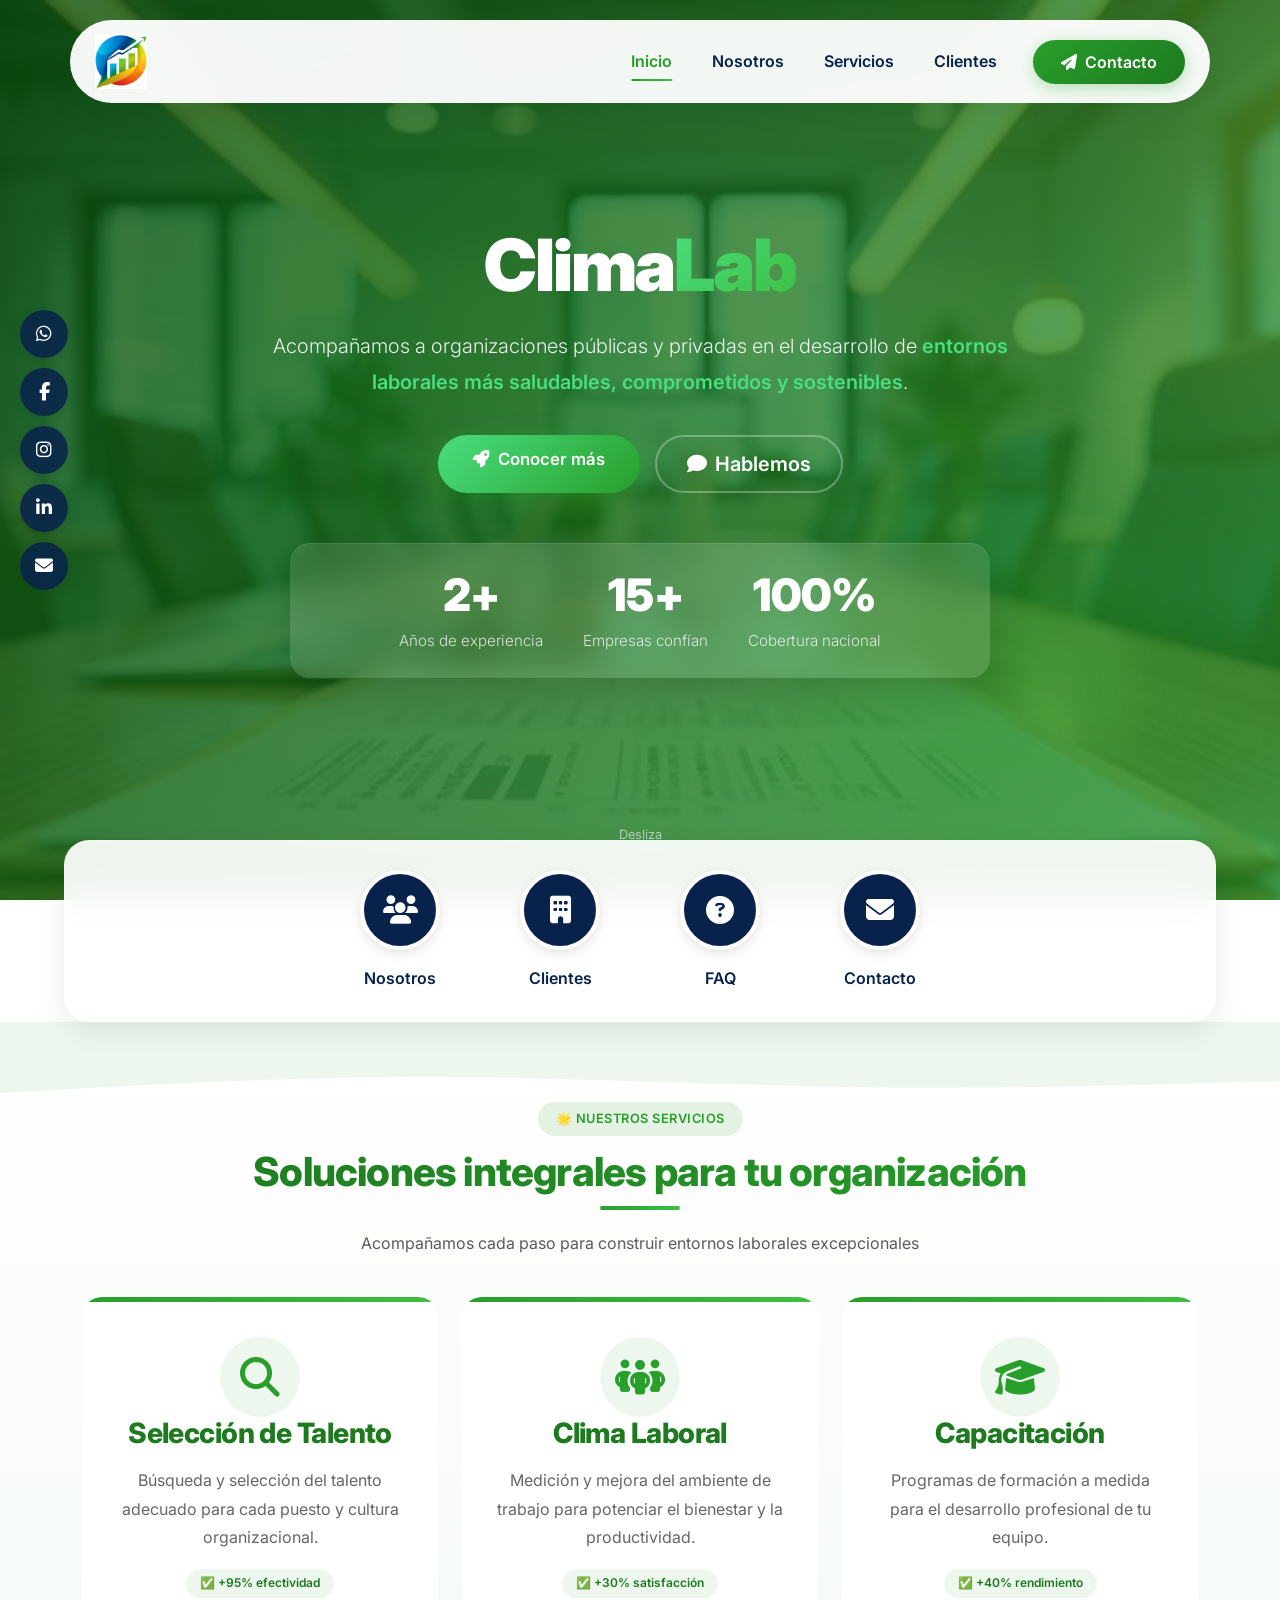
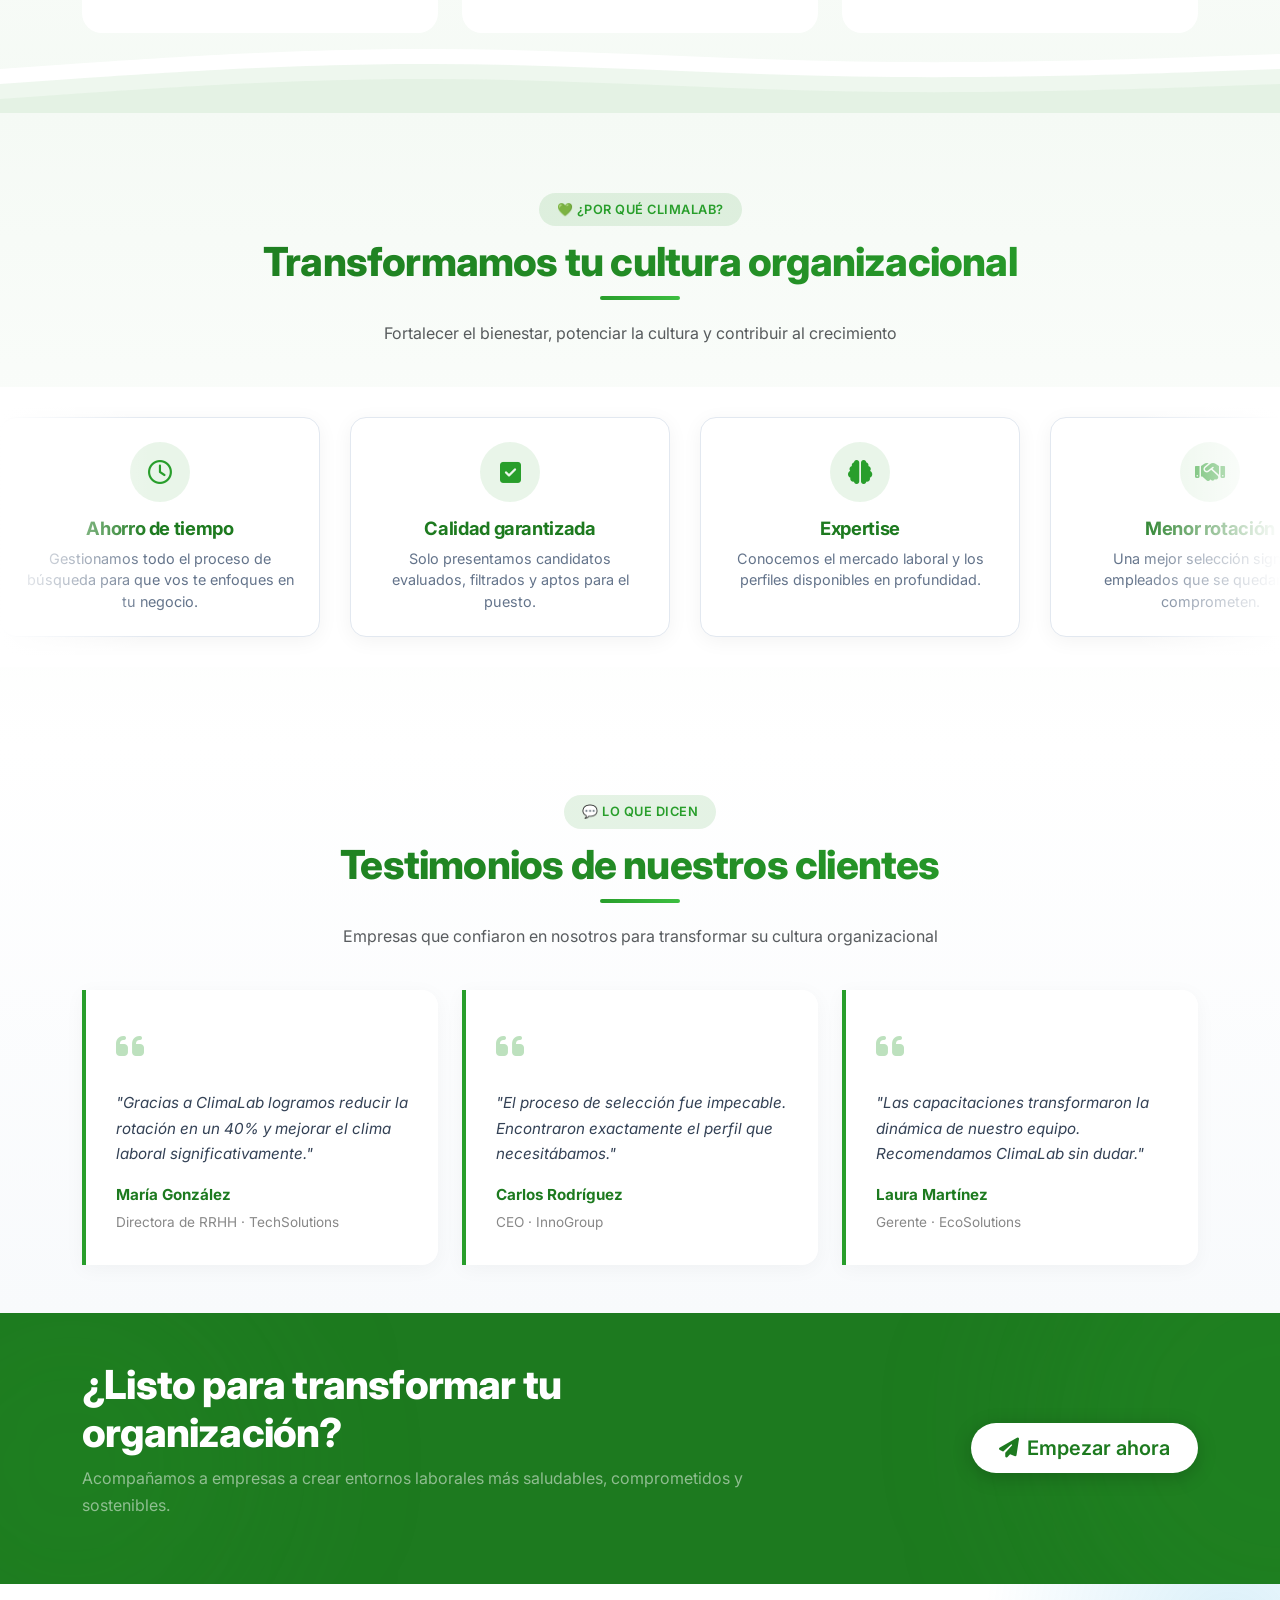
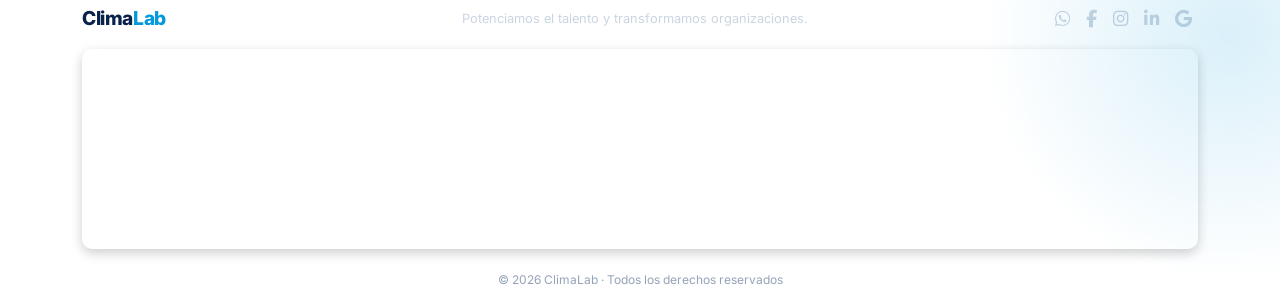
==== commit bc08676d: "hola" ====
--- a/index.html
+++ b/index.html
@@ -64,7 +64,6 @@
   <section class="hero">
     <div class="overlay"></div>
     <div class="hero-content" data-aos="fade-up" data-aos-duration="1200">
-      <span class="hero-badge">✨ Consultora especializada</span>
       <h1>Clima<span>Lab</span></h1>
       <p class="hero-descripcion">
         Acompañamos a organizaciones públicas y privadas en el desarrollo de <strong>entornos laborales más saludables, comprometidos y sostenibles</strong>.
--- a/climalab.css
+++ b/climalab.css
@@ -324,7 +324,7 @@
   width: 450px;
   height: 450px;
   border-radius: 50%;
-  background: rgba(4, 153, 218, 0.15);
+  background: rgba(40, 158, 43, 0.25);
   filter: blur(90px);
   top: 10%;
   left: 15%;
@@ -347,7 +347,7 @@
 .overlay {
   position: absolute;
   inset: 0;
-  background: linear-gradient(135deg, rgba(8, 34, 76, 0.8), rgba(40, 158, 43, 0.7));
+  background: linear-gradient(135deg, rgba(8, 76, 8, 0.8), rgba(40, 158, 43, 0.7));
   z-index: 1;
 }
 
@@ -914,7 +914,7 @@
 
 /* ===== CTA FINAL ===== */
 .cta-final {
-  background: linear-gradient(135deg, var(--azul-oscuro), var(--verde-oscuro));
+  background: var(--verde-oscuro);
   position: relative;
   overflow: hidden;
 }
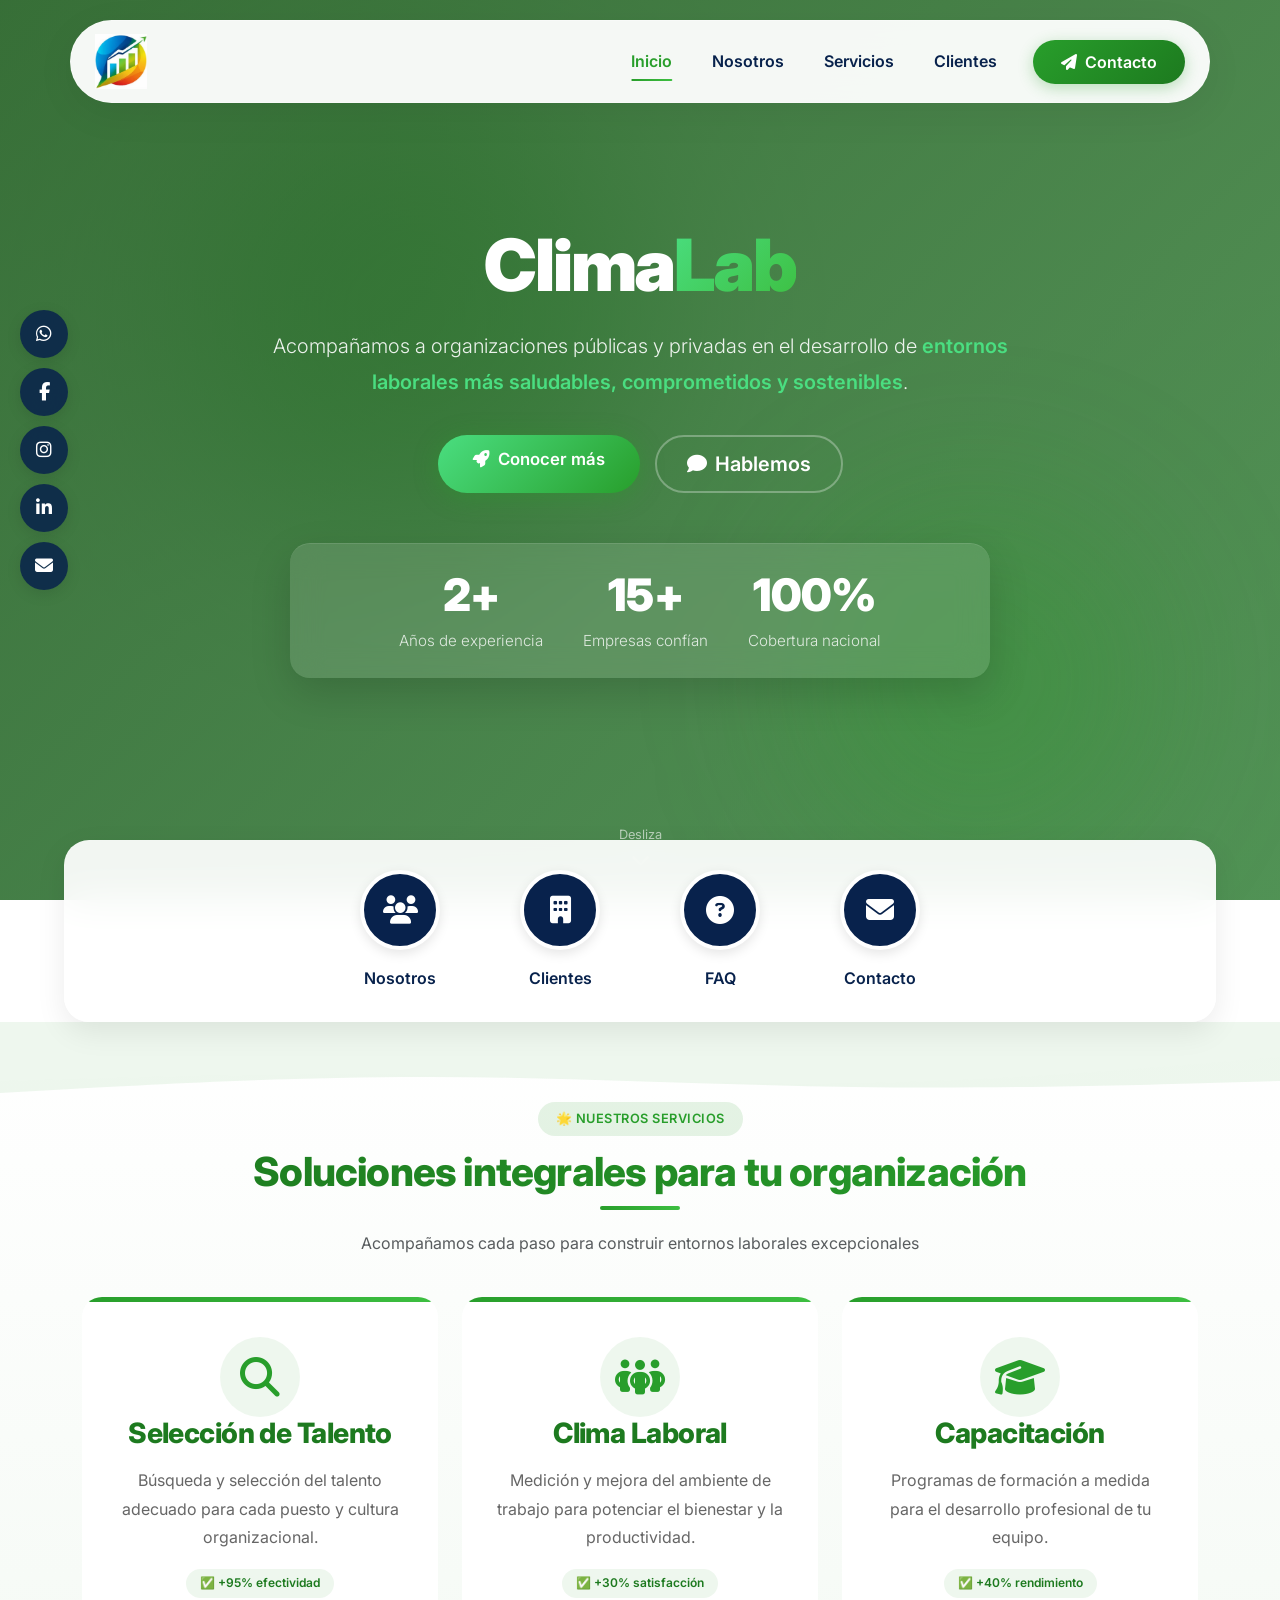
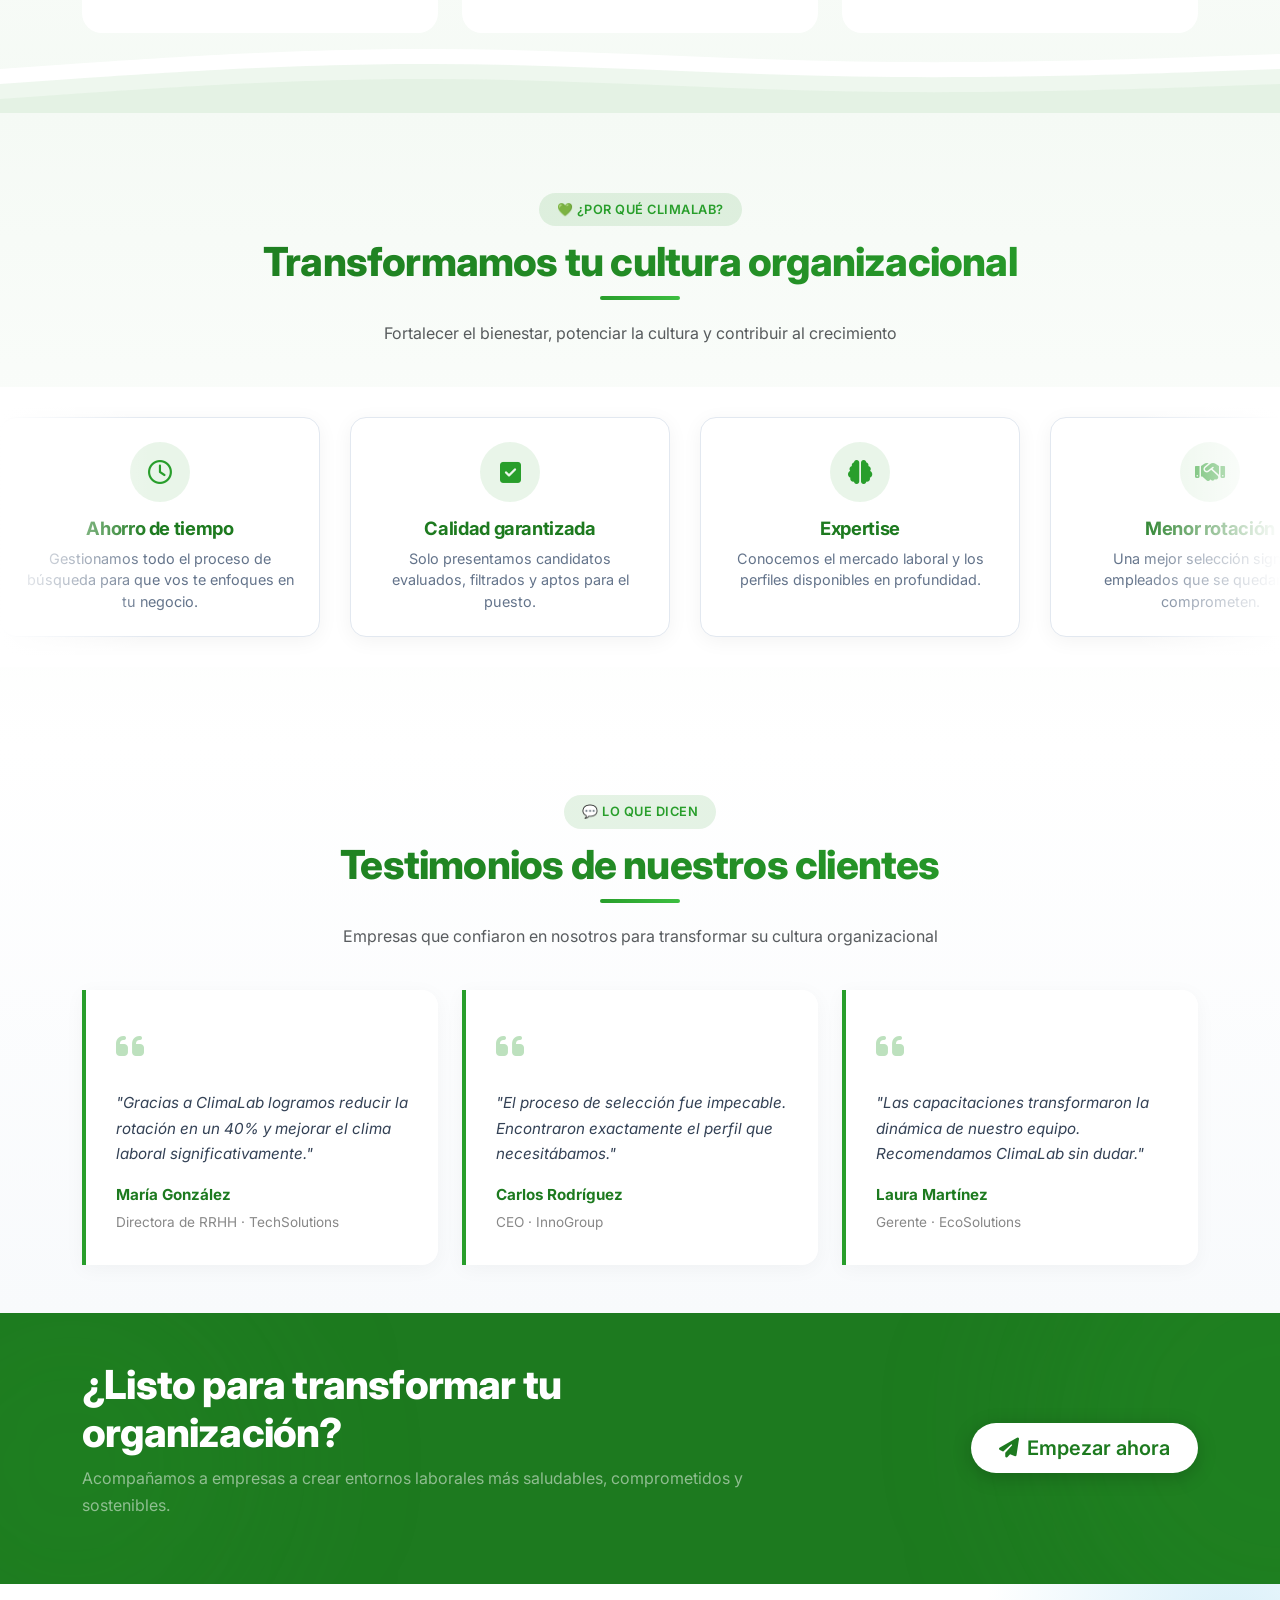
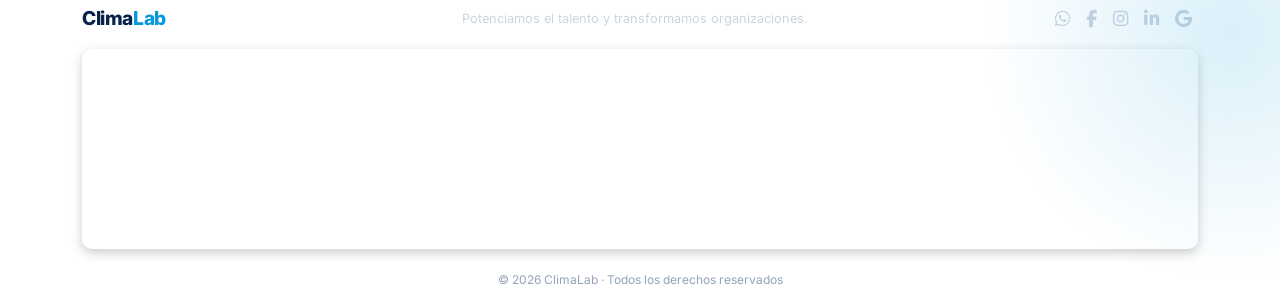
==== commit cac94159: "hola" ====
--- a/index.html
+++ b/index.html
@@ -62,7 +62,16 @@
 
   <!-- ===== HERO ===== -->
   <section class="hero">
+
+     <!-- Video de fondo -->
+    <video class="hero-video" autoplay muted loop playsinline>
+        <source src="video.mp4" type="video/mp4">
+    </video>
+
+    <!-- Capa oscura -->
     <div class="overlay"></div>
+
+    <!-- Contenido -->
     <div class="hero-content" data-aos="fade-up" data-aos-duration="1200">
       <h1>Clima<span>Lab</span></h1>
       <p class="hero-descripcion">
--- a/climalab.css
+++ b/climalab.css
@@ -307,17 +307,15 @@
 }
 
 /* ===== HERO ===== */
-.hero {
-  min-height: 100vh;
-  background: url("oficina.jpeg") center center/cover no-repeat;
-  position: relative;
-  display: flex;
-  justify-content: center;
-  align-items: center;
-  text-align: center;
-  overflow: hidden;
-}
-
+.hero{
+    position: relative;
+    min-height: 100vh;
+    overflow: hidden;
+    display: flex;
+    justify-content: center;
+    align-items: center;
+    text-align: center;
+}
 .hero::before {
   content: "";
   position: absolute;
@@ -330,7 +328,28 @@
   left: 15%;
   z-index: 1;
 }
-
+.hero-video{
+    position: absolute;
+    top: 0;
+    left: 0;
+    width: 100%;
+    height: 100%;
+    object-fit: cover;
+    z-index: 0;
+}
+
+.overlay{
+    position:absolute;
+    inset:0;
+    background:rgba(0,0,0,.55);
+    z-index:1;
+}
+
+.hero-content,
+.hero-scroll{
+    position:relative;
+    z-index:2;
+}
 .hero::after {
   content: "";
   position: absolute;
@@ -347,7 +366,7 @@
 .overlay {
   position: absolute;
   inset: 0;
-  background: linear-gradient(135deg, rgba(8, 76, 8, 0.8), rgba(40, 158, 43, 0.7));
+  background: linear-gradient(135deg, rgba(8, 76, 8, 0.8), rgba(15, 104, 18, 0.7));
   z-index: 1;
 }
 
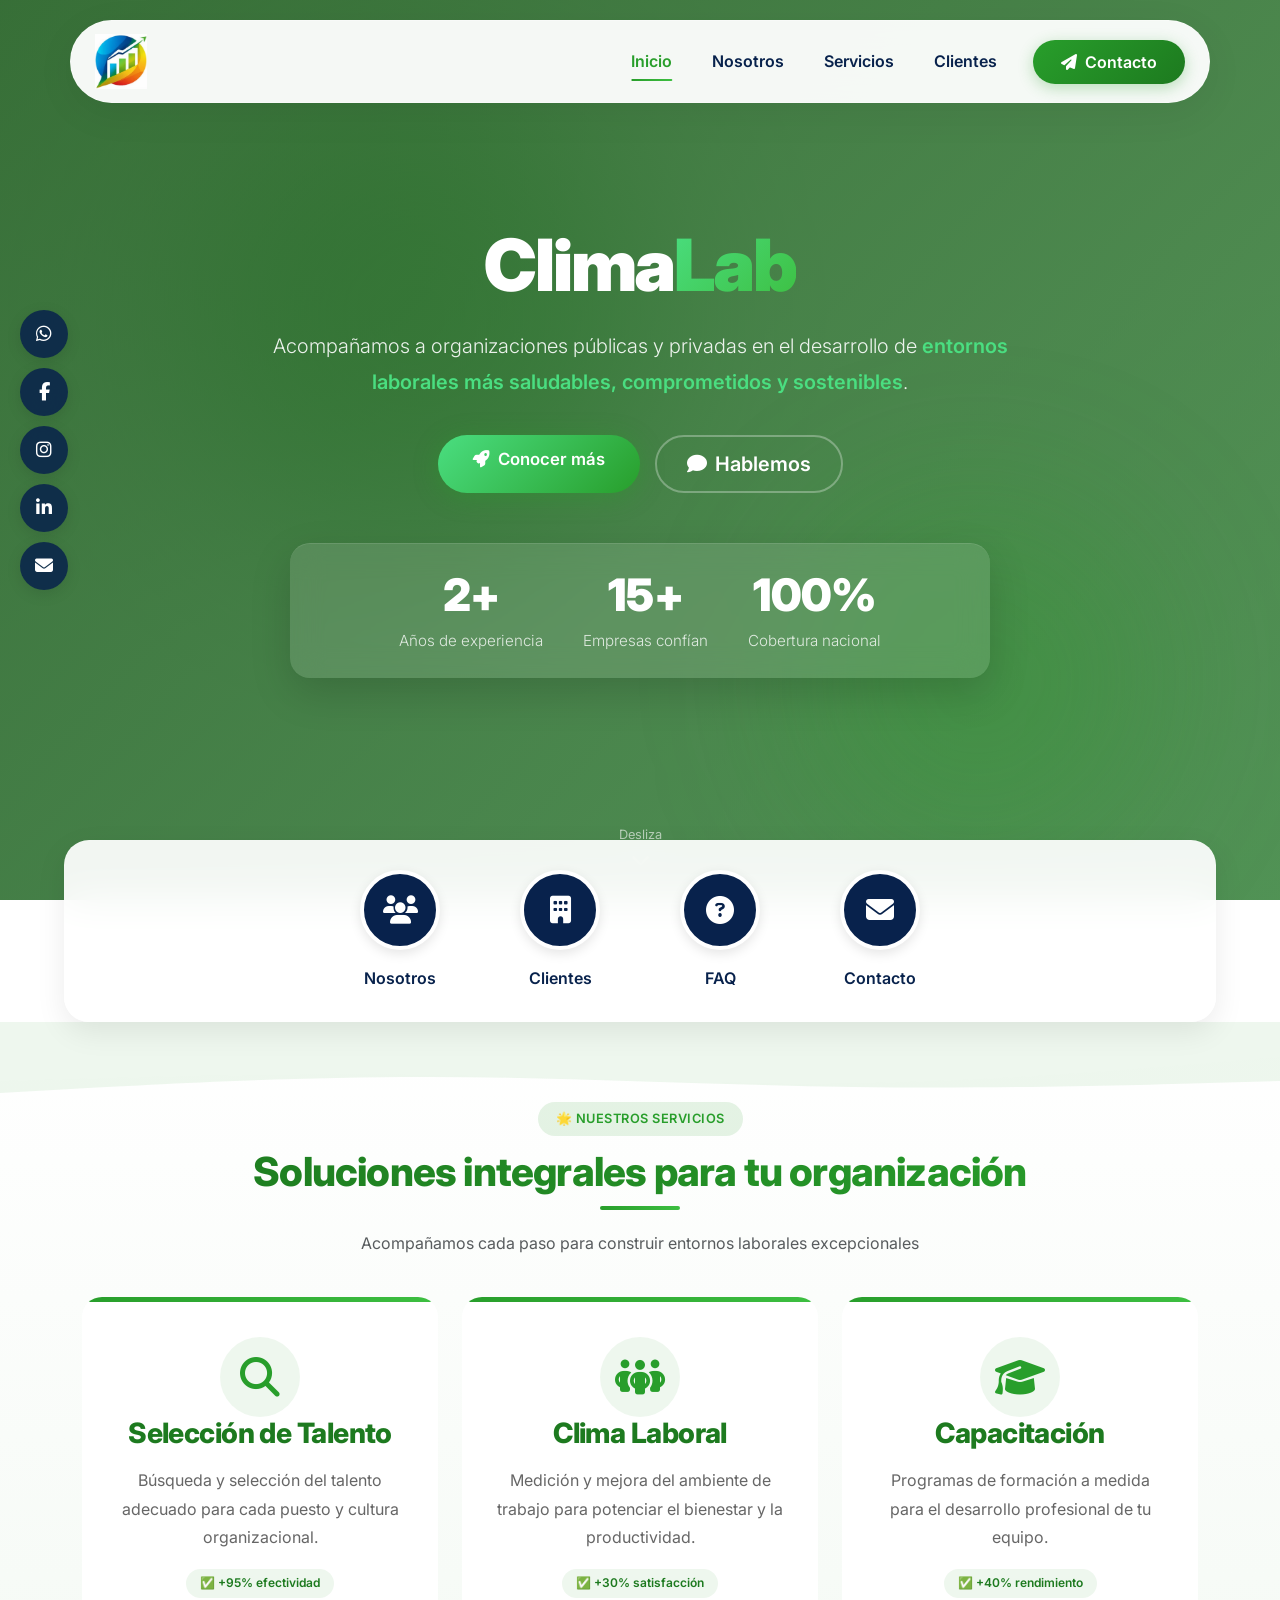
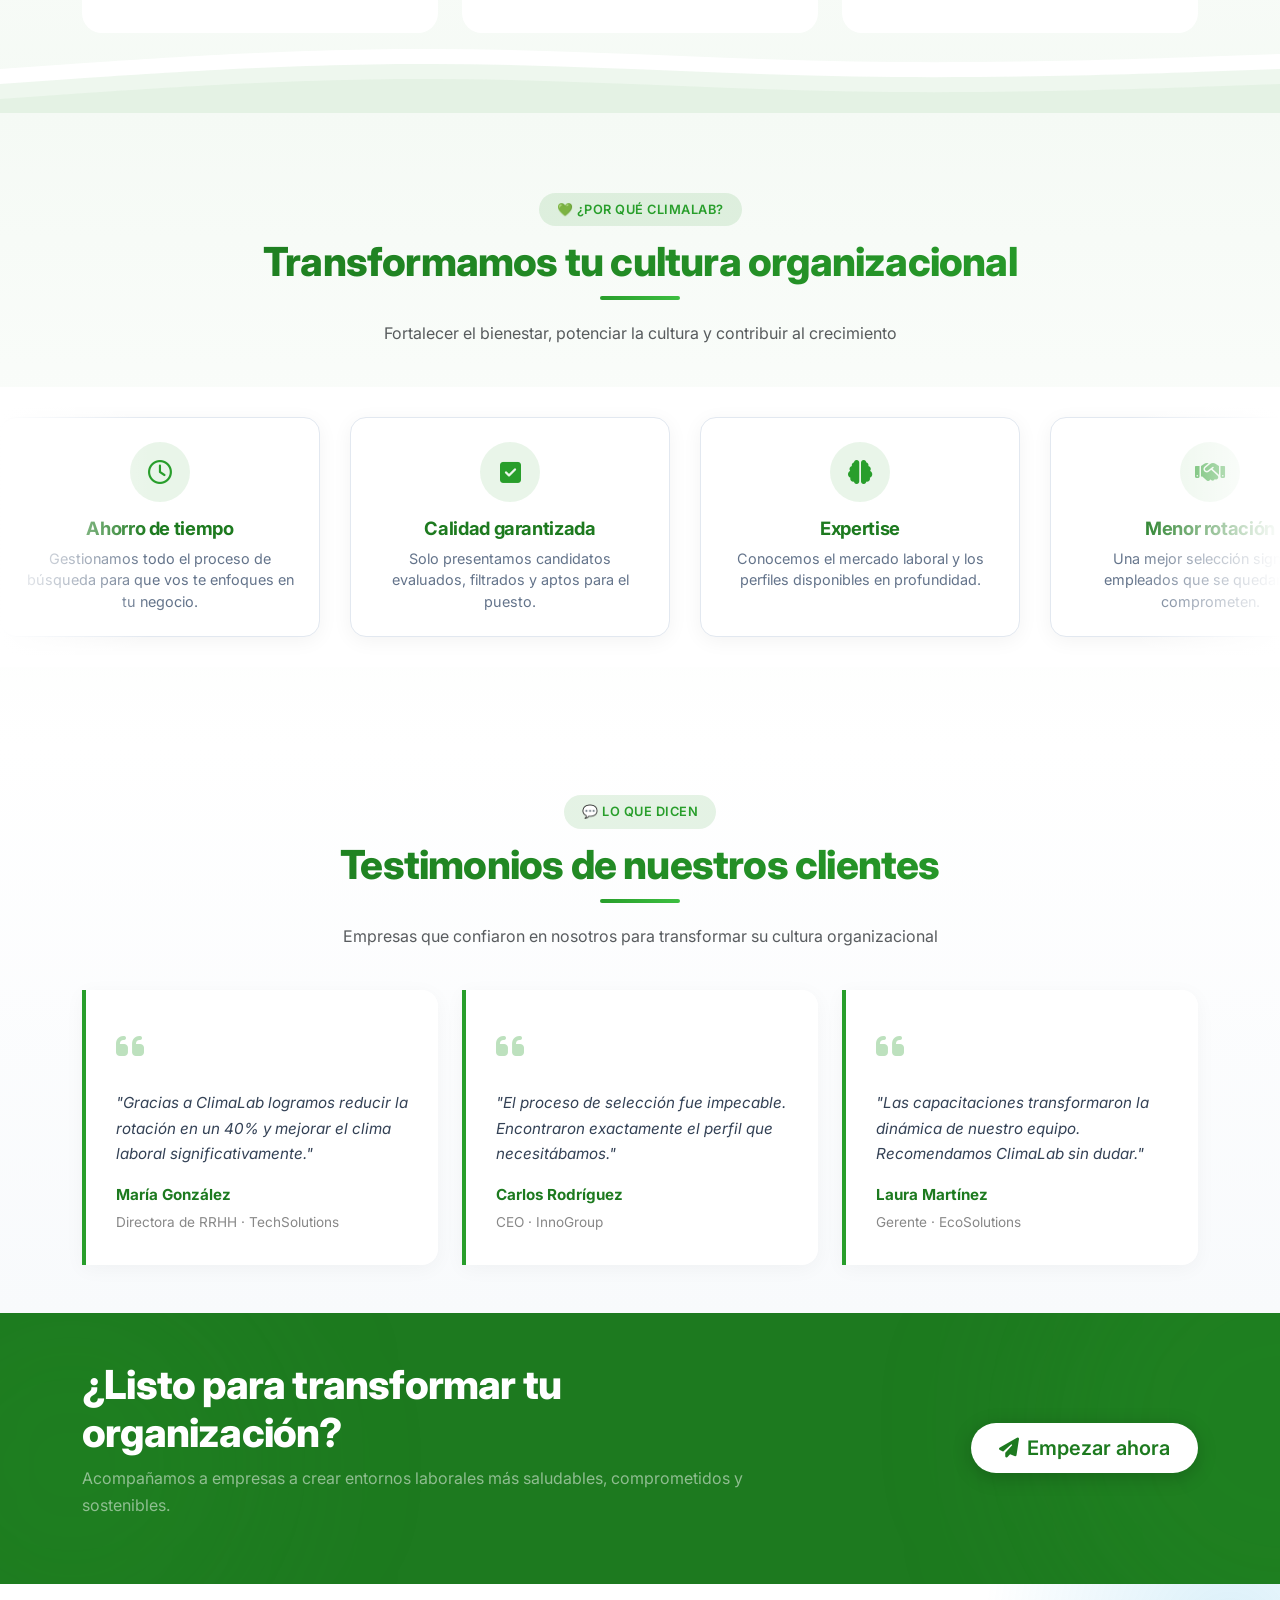
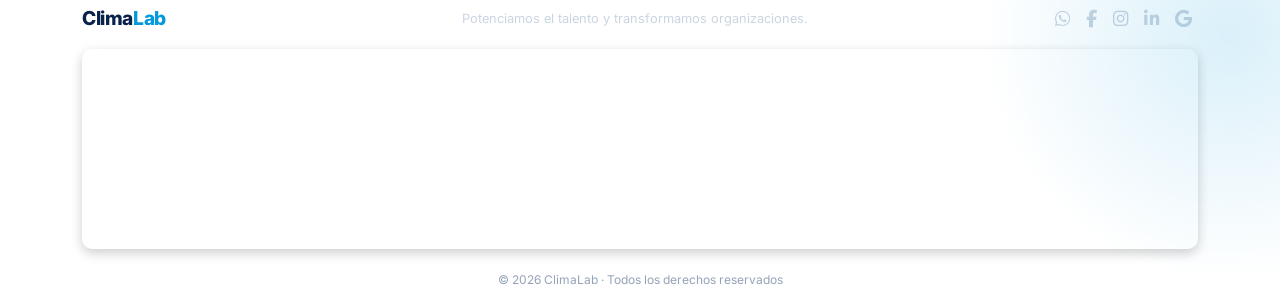
==== commit d45c2790: "hola" ====
--- a/index.html
+++ b/index.html
@@ -53,11 +53,11 @@
 
   <!-- REDES SOCIALES FLOTANTES -->
   <div class="redes-sociales d-none d-lg-flex">
-    <a href="#" aria-label="WhatsApp"><i class="fab fa-whatsapp"></i></a>
-    <a href="#" aria-label="Facebook"><i class="fab fa-facebook-f"></i></a>
-    <a href="#" aria-label="Instagram"><i class="fab fa-instagram"></i></a>
-    <a href="#" aria-label="LinkedIn"><i class="fab fa-linkedin-in"></i></a>
-    <a href="#" aria-label="Correo"><i class="fas fa-envelope"></i></a>
+    <a href="https://wa.me/5493863418645" aria-label="WhatsApp" target="_blank"><i class="fab fa-whatsapp"></i></a>
+    <a href="https://www.facebook.com/climalab.consultora" aria-label="Facebook" target="_blank"><i class="fab fa-facebook-f"></i></a>
+    <a href="https://www.instagram.com/climalab.consultora?igsh=bHp1MHZnd3U1dnNi&utm_source=qr" aria-label="Instagram" target="_blank"><i class="fab fa-instagram"></i></a>
+    <a href="https://www.linkedin.com/company/climalab" aria-label="LinkedIn" target="_blank"><i class="fab fa-linkedin-in"></i></a>
+    <a href="mailto:climalabco@gmail.com" aria-label="Correo"><i class="fas fa-envelope"></i></a>
   </div>
 
   <!-- ===== HERO ===== -->
